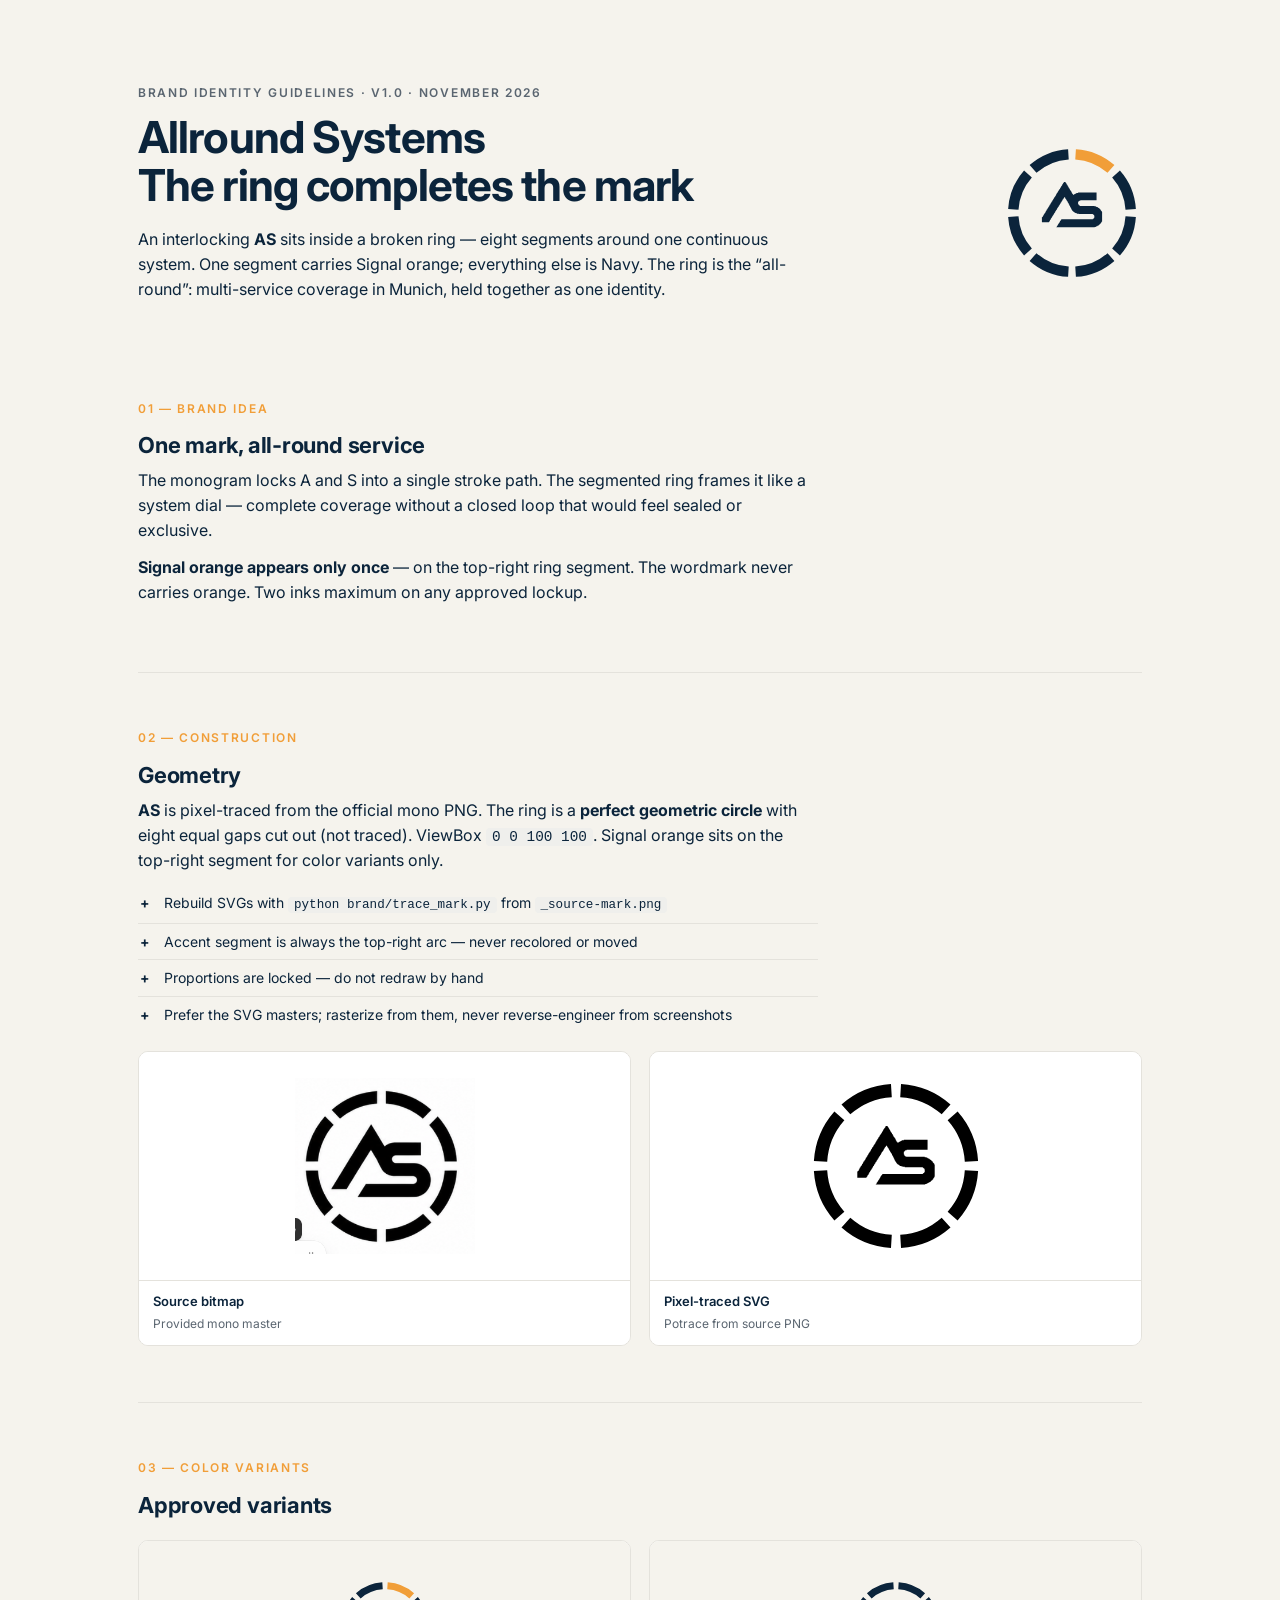
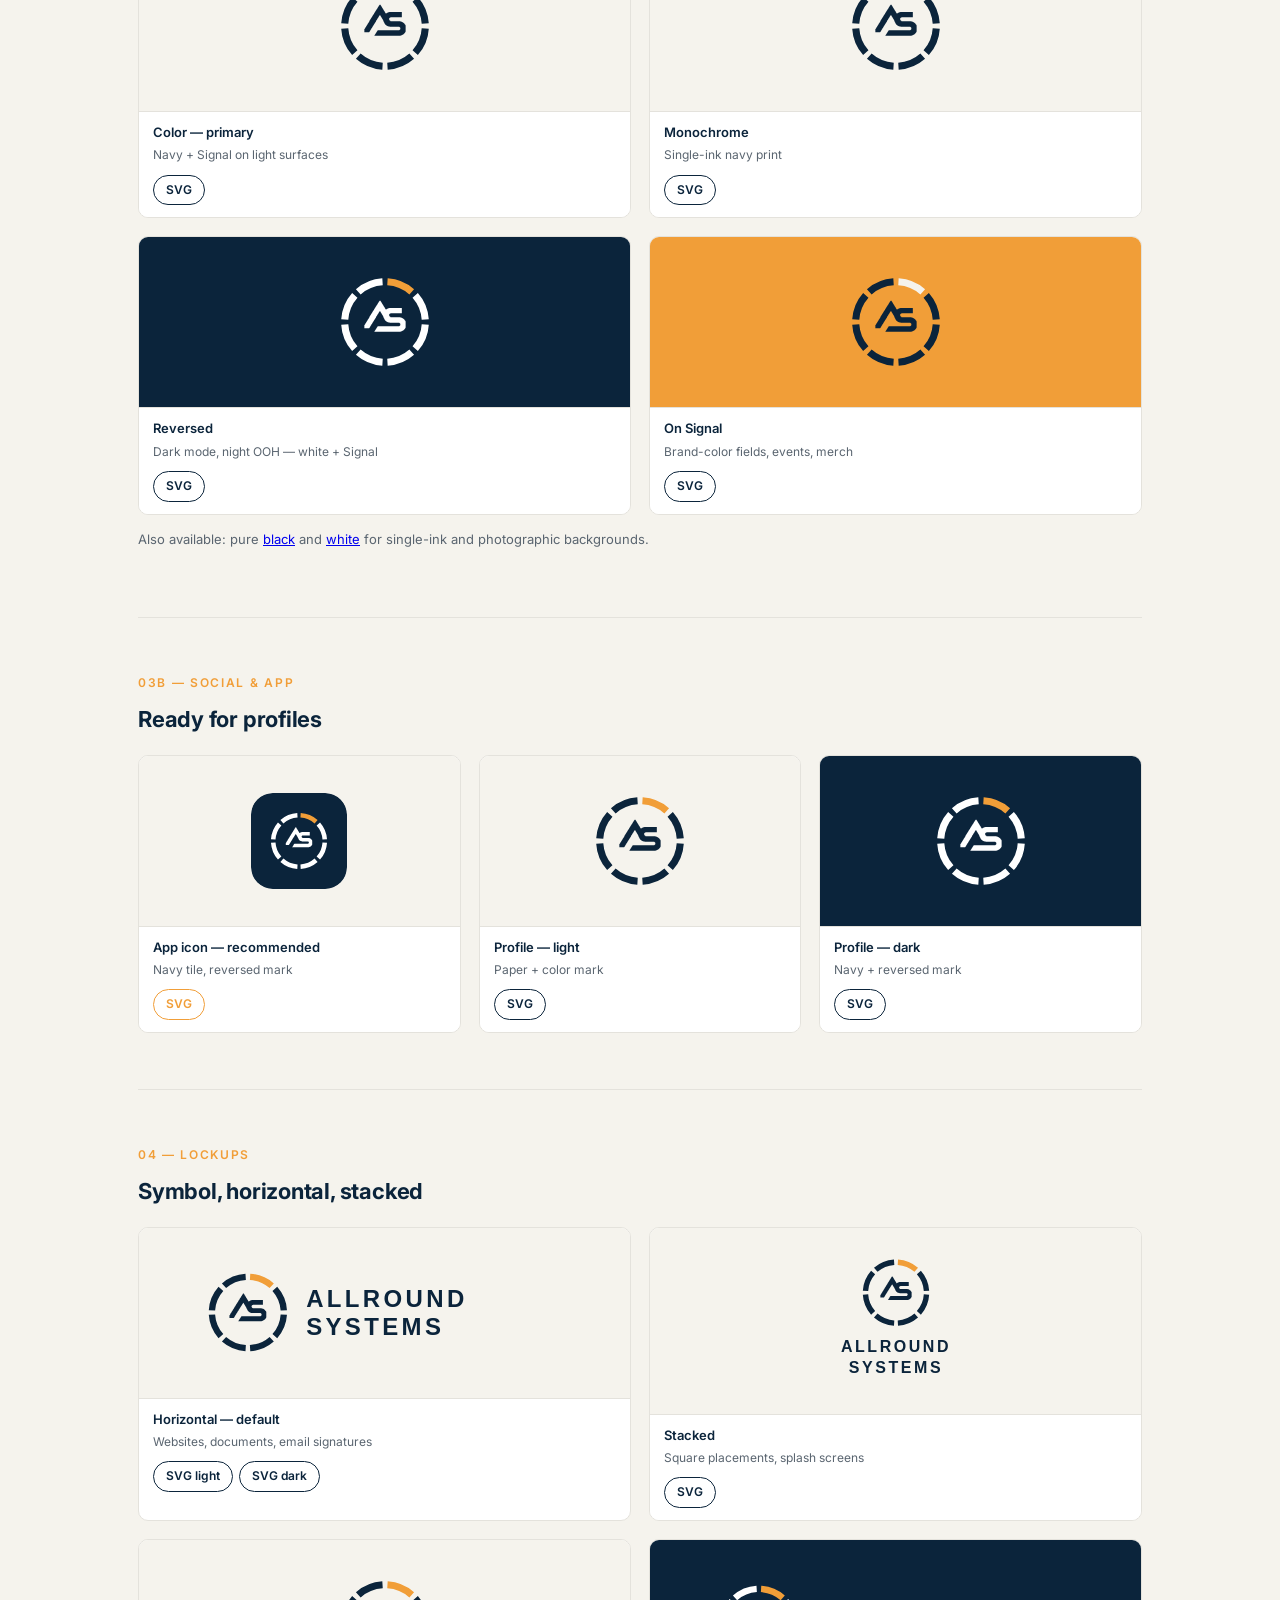
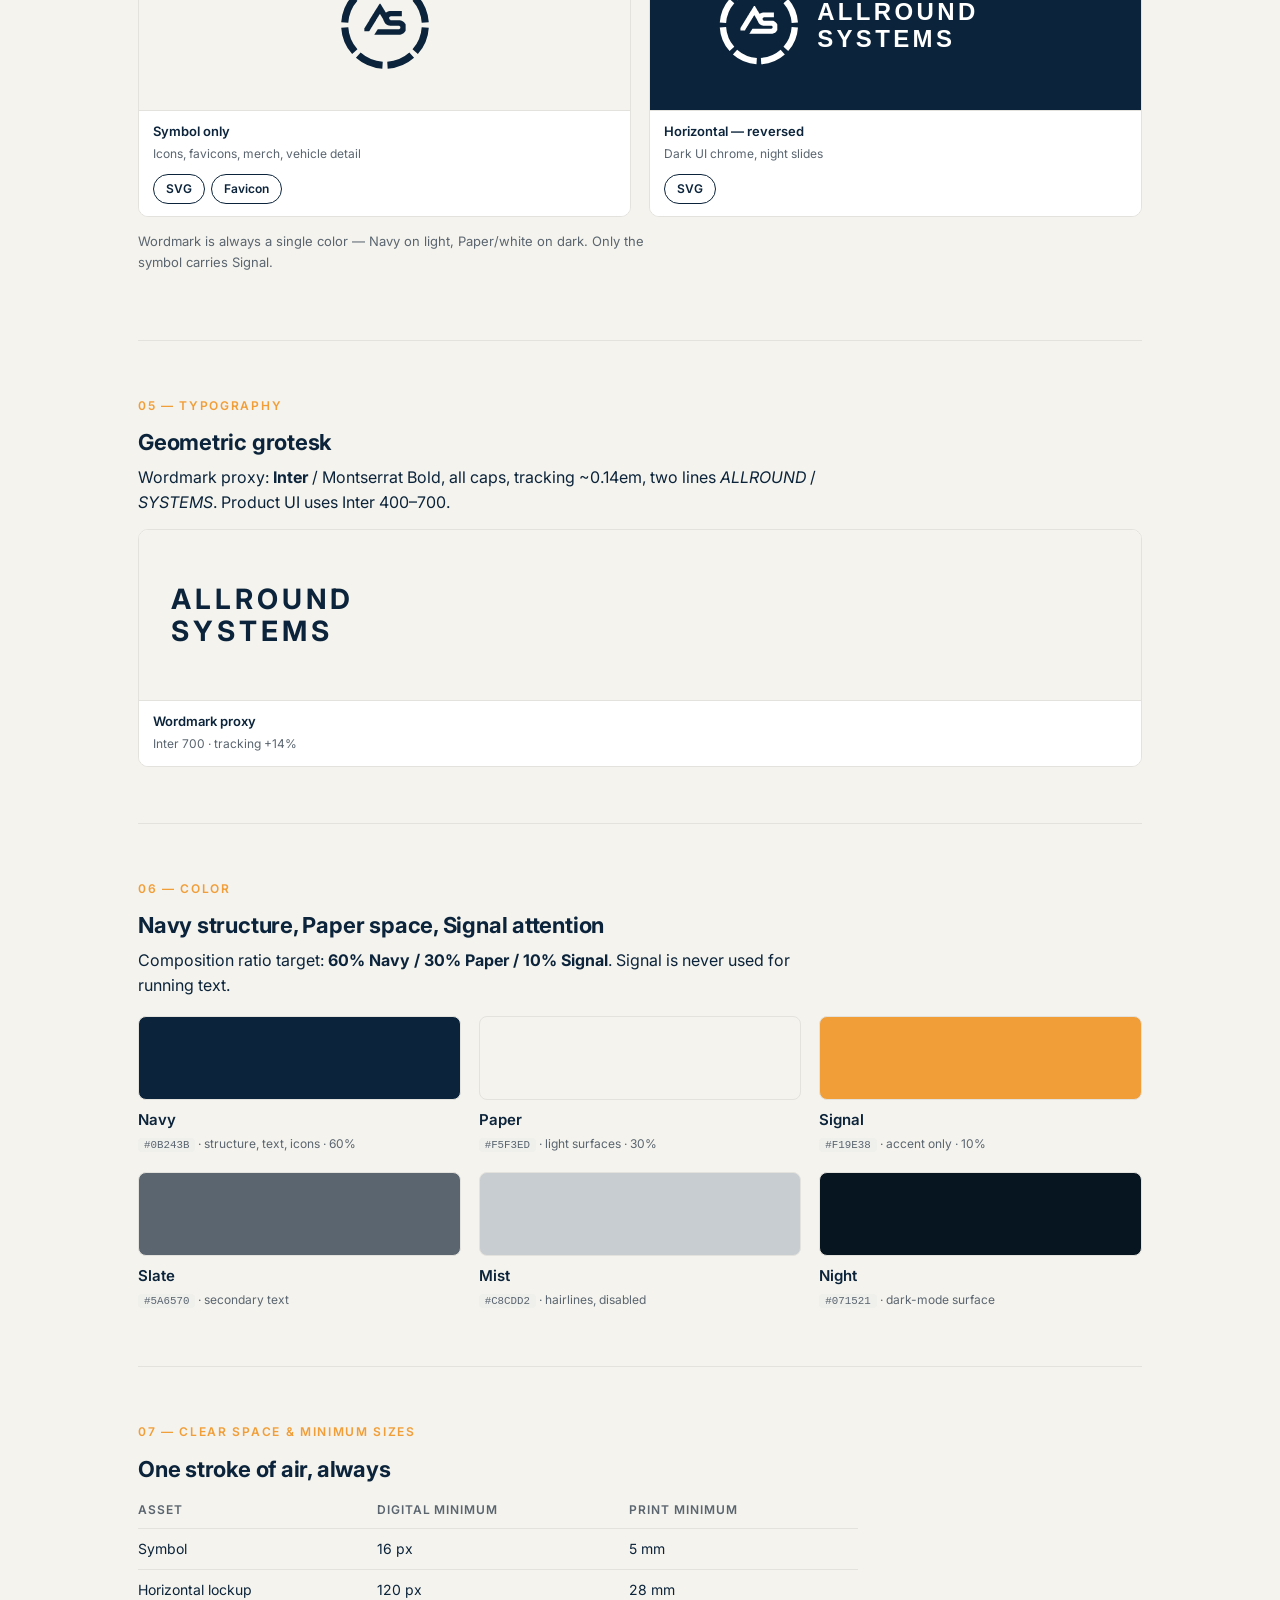
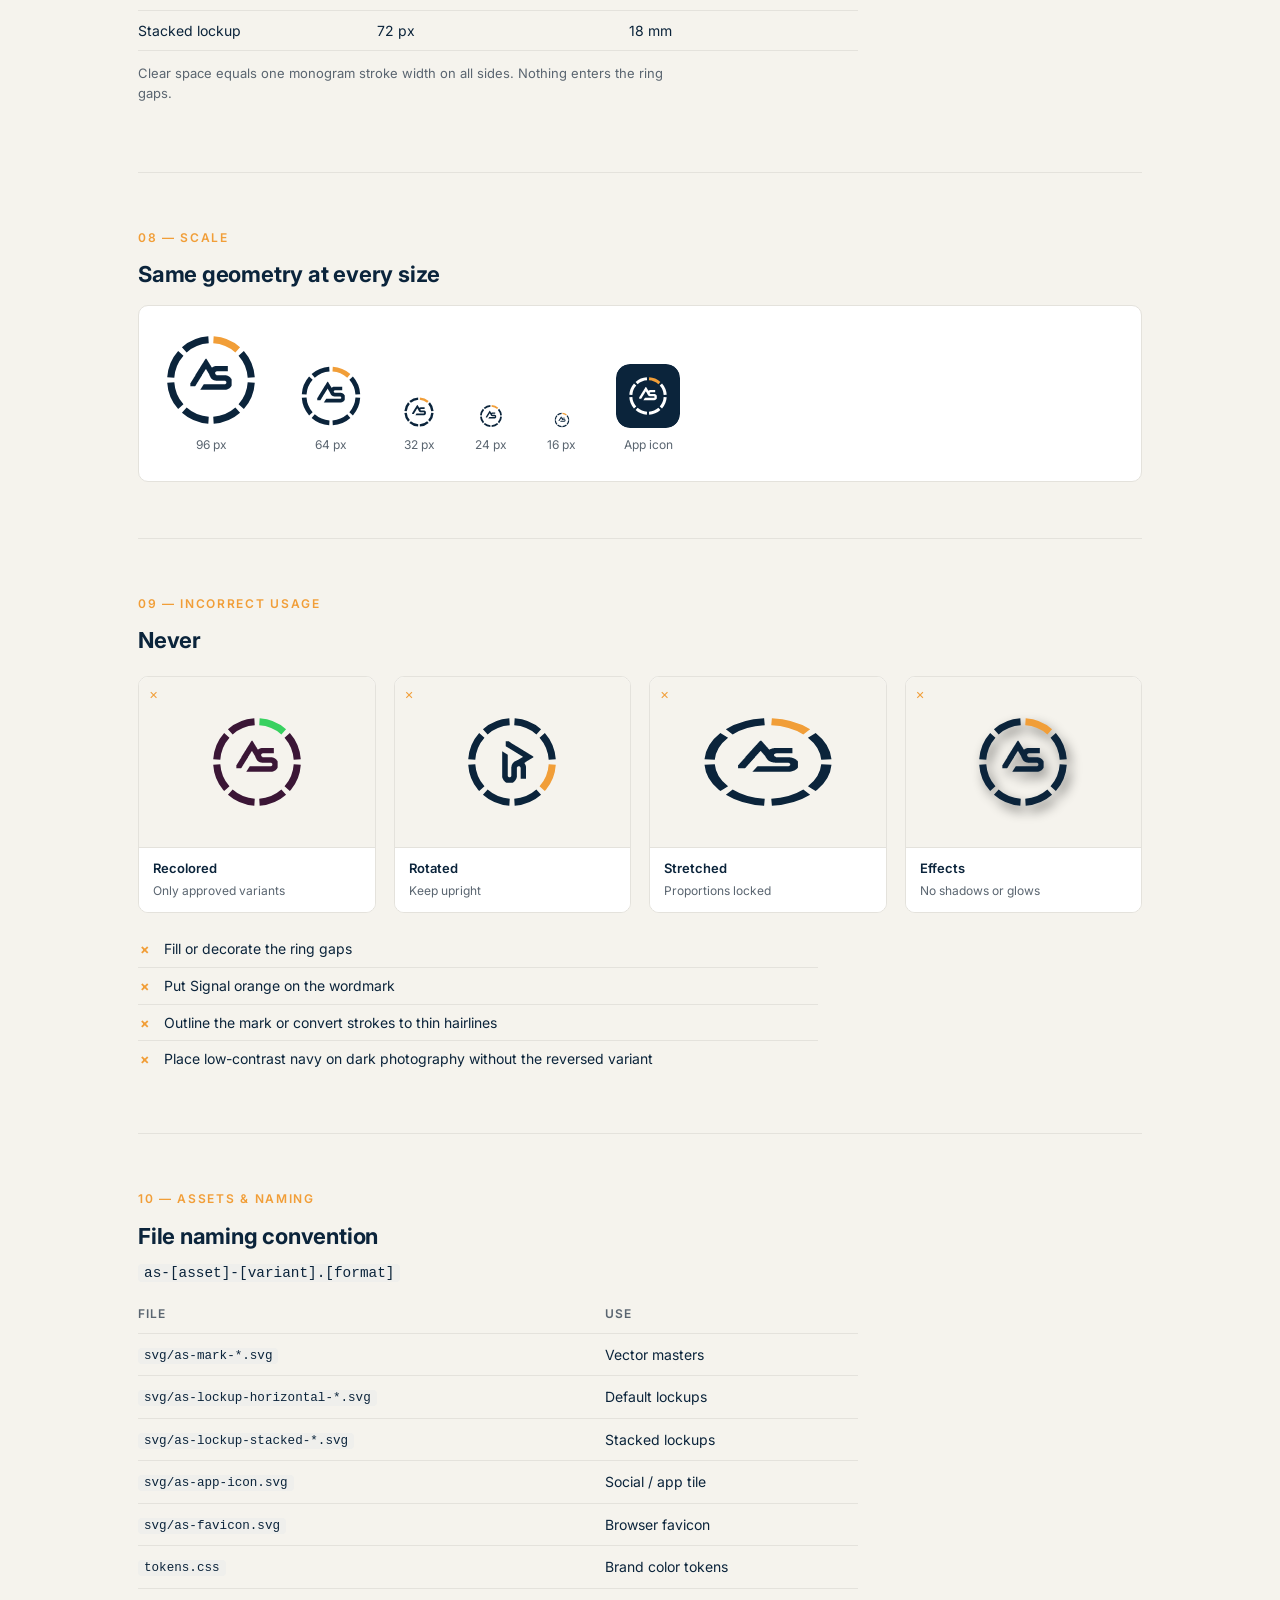
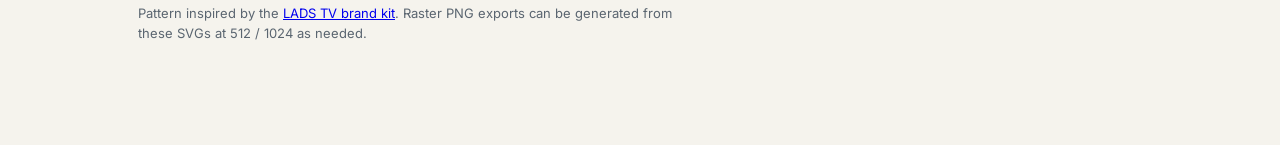
==== index.html @ e7fa2883 "Publish Allround Systems brand identity guidelines. Traced AS mark, geometric ring, lockups, and pub" ====
<!DOCTYPE html>
<html lang="en">
<head>
  <meta charset="utf-8" />
  <meta name="viewport" content="width=device-width, initial-scale=1" />
  <title>Allround Systems — Brand Identity Guidelines</title>
  <link rel="icon" href="svg/as-favicon.svg" type="image/svg+xml" />
  <link rel="preconnect" href="https://fonts.googleapis.com" />
  <link rel="preconnect" href="https://fonts.gstatic.com" crossorigin />
  <link href="https://fonts.googleapis.com/css2?family=Inter:wght@400;500;600;700&display=swap" rel="stylesheet" />
  <link rel="stylesheet" href="tokens.css" />
  <style>
    :root {
      --navy: var(--as-navy, #0B243B);
      --orange: var(--as-orange, #F19E38);
      --paper: var(--as-paper, #F5F3ED);
      --night: var(--as-night, #071521);
      --slate: var(--as-slate, #5A6570);
      --mist: var(--as-mist, #C8CDD2);
      --hairline: #E4E2DC;
      --white: #fff;
    }
    * { box-sizing: border-box; }
    body {
      margin: 0;
      font-family: Inter, "Segoe UI", system-ui, sans-serif;
      background: var(--paper);
      color: var(--navy);
      line-height: 1.55;
      -webkit-font-smoothing: antialiased;
    }
    .container { max-width: 1060px; margin: 0 auto; padding: 0 28px 96px; }
    h1 { font-size: 44px; font-weight: 700; letter-spacing: -0.02em; line-height: 1.1; margin: 0; }
    h2 { font-size: 22px; font-weight: 700; letter-spacing: -0.01em; margin: 0 0 6px; }
    h3 { font-size: 15px; font-weight: 600; margin: 0 0 4px; }
    p { margin: 0 0 12px; max-width: 68ch; }
    .muted { color: var(--slate); }
    .small { font-size: 13px; }
    .section { padding: 56px 0 8px; border-top: 1px solid var(--hairline); margin-top: 48px; }
    .section:first-of-type { border-top: 0; margin-top: 0; }
    .kicker {
      font-size: 12px; font-weight: 600; letter-spacing: 0.14em;
      text-transform: uppercase; color: var(--orange); margin-bottom: 10px;
    }
    .hero { padding: 84px 0 30px; }
    .hero-row { display: flex; gap: 48px; align-items: center; flex-wrap: wrap; }
    .hero-copy { flex: 1; min-width: 300px; }
    .grid { display: grid; gap: 18px; }
    .grid-2 { grid-template-columns: repeat(2, 1fr); }
    .grid-3 { grid-template-columns: repeat(3, 1fr); }
    .grid-4 { grid-template-columns: repeat(4, 1fr); }
    @media (max-width: 860px) {
      .grid-3, .grid-4 { grid-template-columns: repeat(2, 1fr); }
      h1 { font-size: 34px; }
    }
    @media (max-width: 540px) {
      .grid-2, .grid-3, .grid-4 { grid-template-columns: 1fr; }
    }
    .tile { border: 1px solid var(--hairline); border-radius: 10px; overflow: hidden; background: var(--white); }
    .tile-stage { display: flex; align-items: center; justify-content: center; min-height: 170px; padding: 24px; position: relative; }
    .tile-meta { border-top: 1px solid var(--hairline); padding: 10px 14px 12px; background: var(--white); }
    .tile-meta h3 { font-size: 13px; }
    .tile-meta p { font-size: 12px; color: var(--slate); margin: 0; }
    .bg-paper { background: var(--paper); }
    .bg-night { background: var(--night); }
    .bg-navy { background: var(--navy); }
    .bg-orange { background: var(--orange); }
    .bg-white { background: var(--white); }
    .download-row { display: flex; flex-wrap: wrap; gap: 6px; margin-top: 10px; }
    .download {
      display: inline-block; padding: 5px 12px;
      border: 1px solid var(--navy); border-radius: 999px;
      color: var(--navy); text-decoration: none;
      font-size: 12px; font-weight: 600; background: transparent;
    }
    .download:hover { background: var(--navy); color: var(--paper); }
    .download.accent { border-color: var(--orange); color: var(--orange); }
    .download.accent:hover { background: var(--orange); color: #fff; border-color: var(--orange); }
    .mark { width: 96px; height: 96px; display: block; }
    .mark-lg { width: 140px; height: 140px; }
    .lockup-h { width: min(360px, 100%); height: auto; display: block; }
    .lockup-s { width: 160px; height: auto; display: block; }
    .swatch-chip { height: 84px; border-radius: 8px; border: 1px solid var(--hairline); }
    .swatch h3 { margin-top: 8px; }
    .swatch p { font-size: 12px; color: var(--slate); margin: 0; }
    .scale-strip {
      display: flex; align-items: flex-end; gap: 40px; flex-wrap: wrap;
      padding: 26px 24px; border: 1px solid var(--hairline); border-radius: 10px; background: var(--white);
    }
    .scale-item { display: flex; flex-direction: column; align-items: center; gap: 8px; }
    .scale-item span { font-size: 12px; color: var(--slate); }
    table { border-collapse: collapse; width: 100%; max-width: 720px; font-size: 14px; }
    th, td { text-align: left; padding: 9px 14px 9px 0; border-bottom: 1px solid var(--hairline); }
    th { font-size: 12px; letter-spacing: 0.08em; text-transform: uppercase; color: var(--slate); font-weight: 600; }
    code { font-family: ui-monospace, Consolas, monospace; font-size: 0.9em; background: #efefec; padding: 1px 6px; border-radius: 4px; }
    ul.rules { list-style: none; padding: 0; margin: 8px 0 0; max-width: 68ch; }
    ul.rules li { padding: 7px 0 7px 26px; position: relative; border-bottom: 1px solid var(--hairline); font-size: 14px; }
    ul.rules li:last-child { border-bottom: 0; }
    ul.rules li::before { position: absolute; left: 2px; font-weight: 700; }
    ul.do li::before { content: '+'; color: var(--navy); }
    ul.dont li::before { content: '\00d7'; color: var(--orange); }
    .badge { position: absolute; top: 10px; left: 10px; font-size: 11px; font-weight: 700; letter-spacing: 0.06em; color: var(--orange); }
    .compare {
      display: grid; grid-template-columns: 1fr 1fr; gap: 18px; margin-top: 18px;
    }
    .compare img, .compare object { width: 180px; height: 180px; object-fit: contain; }
    .wordmark-sample {
      font-weight: 700; letter-spacing: 0.14em; font-size: 28px; line-height: 1.15;
    }
  </style>
</head>
<body>
  <div class="container">
    <header class="hero">
      <p class="kicker" style="color:var(--slate)">Brand Identity Guidelines · v1.0 · November 2026</p>
      <div class="hero-row">
        <div class="hero-copy">
          <h1>Allround Systems<br />The ring completes the mark</h1>
          <p style="margin-top:18px">
            An interlocking <strong>AS</strong> sits inside a broken ring — eight segments around one continuous system.
            One segment carries Signal orange; everything else is Navy. The ring is the “all-round”:
            multi-service coverage in Munich, held together as one identity.
          </p>
        </div>
        <img class="mark-lg" src="svg/as-mark-color.svg" alt="Allround Systems mark" />
      </div>
    </header>

    <section class="section">
      <div class="kicker">01 — Brand idea</div>
      <h2>One mark, all-round service</h2>
      <p>
        The monogram locks A and S into a single stroke path. The segmented ring frames it like a system dial —
        complete coverage without a closed loop that would feel sealed or exclusive.
      </p>
      <p>
        <strong>Signal orange appears only once</strong> — on the top-right ring segment. The wordmark never carries orange.
        Two inks maximum on any approved lockup.
      </p>
    </section>

    <section class="section">
      <div class="kicker">02 — Construction</div>
      <h2>Geometry</h2>
      <p>
        <strong>AS</strong> is pixel-traced from the official mono PNG. The ring is a <strong>perfect geometric
        circle</strong> with eight equal gaps cut out (not traced). ViewBox <code>0 0 100 100</code>.
        Signal orange sits on the top-right segment for color variants only.
      </p>
      <ul class="rules do">
        <li>Rebuild SVGs with <code>python brand/trace_mark.py</code> from <code>_source-mark.png</code></li>
        <li>Accent segment is always the top-right arc — never recolored or moved</li>
        <li>Proportions are locked — do not redraw by hand</li>
        <li>Prefer the SVG masters; rasterize from them, never reverse-engineer from screenshots</li>
      </ul>

      <div class="compare">
        <div class="tile">
          <div class="tile-stage bg-white">
            <img src="_source-mark.png" alt="Source bitmap" style="width:180px;height:180px;object-fit:contain" />
          </div>
          <div class="tile-meta"><h3>Source bitmap</h3><p>Provided mono master</p></div>
        </div>
        <div class="tile">
          <div class="tile-stage bg-white">
            <img class="mark-lg" src="svg/as-mark-black.svg" alt="Pixel-traced SVG" />
          </div>
          <div class="tile-meta"><h3>Pixel-traced SVG</h3><p>Potrace from source PNG</p></div>
        </div>
      </div>
    </section>

    <section class="section">
      <div class="kicker">03 — Color variants</div>
      <h2>Approved variants</h2>
      <div class="grid grid-2" style="margin-top:18px">
        <div class="tile">
          <div class="tile-stage bg-paper"><img class="mark" src="svg/as-mark-color.svg" alt="" /></div>
          <div class="tile-meta">
            <h3>Color — primary</h3>
            <p>Navy + Signal on light surfaces</p>
            <div class="download-row">
              <a class="download" href="svg/as-mark-color.svg" download>SVG</a>
            </div>
          </div>
        </div>
        <div class="tile">
          <div class="tile-stage bg-paper"><img class="mark" src="svg/as-mark-mono.svg" alt="" /></div>
          <div class="tile-meta">
            <h3>Monochrome</h3>
            <p>Single-ink navy print</p>
            <div class="download-row"><a class="download" href="svg/as-mark-mono.svg" download>SVG</a></div>
          </div>
        </div>
        <div class="tile">
          <div class="tile-stage bg-navy"><img class="mark" src="svg/as-mark-reversed.svg" alt="" /></div>
          <div class="tile-meta">
            <h3>Reversed</h3>
            <p>Dark mode, night OOH — white + Signal</p>
            <div class="download-row"><a class="download" href="svg/as-mark-reversed.svg" download>SVG</a></div>
          </div>
        </div>
        <div class="tile">
          <div class="tile-stage bg-orange"><img class="mark" src="svg/as-mark-on-signal.svg" alt="" /></div>
          <div class="tile-meta">
            <h3>On Signal</h3>
            <p>Brand-color fields, events, merch</p>
            <div class="download-row"><a class="download" href="svg/as-mark-on-signal.svg" download>SVG</a></div>
          </div>
        </div>
      </div>
      <p class="small muted" style="margin-top:14px">
        Also available: pure <a href="svg/as-mark-black.svg">black</a> and
        <a href="svg/as-mark-white.svg">white</a> for single-ink and photographic backgrounds.
      </p>
    </section>

    <section class="section">
      <div class="kicker">03b — Social &amp; app</div>
      <h2>Ready for profiles</h2>
      <div class="grid grid-3" style="margin-top:18px">
        <div class="tile">
          <div class="tile-stage bg-paper"><img class="mark" src="svg/as-app-icon.svg" alt="" style="border-radius:22px" /></div>
          <div class="tile-meta">
            <h3>App icon — recommended</h3>
            <p>Navy tile, reversed mark</p>
            <div class="download-row"><a class="download accent" href="svg/as-app-icon.svg" download>SVG</a></div>
          </div>
        </div>
        <div class="tile">
          <div class="tile-stage bg-paper"><img class="mark" src="svg/as-mark-color.svg" alt="" /></div>
          <div class="tile-meta">
            <h3>Profile — light</h3>
            <p>Paper + color mark</p>
            <div class="download-row"><a class="download" href="svg/as-mark-color.svg" download>SVG</a></div>
          </div>
        </div>
        <div class="tile">
          <div class="tile-stage bg-navy"><img class="mark" src="svg/as-mark-reversed.svg" alt="" /></div>
          <div class="tile-meta">
            <h3>Profile — dark</h3>
            <p>Navy + reversed mark</p>
            <div class="download-row"><a class="download" href="svg/as-mark-reversed.svg" download>SVG</a></div>
          </div>
        </div>
      </div>
    </section>

    <section class="section">
      <div class="kicker">04 — Lockups</div>
      <h2>Symbol, horizontal, stacked</h2>
      <div class="grid grid-2" style="margin-top:18px">
        <div class="tile">
          <div class="tile-stage bg-paper"><img class="lockup-h" src="svg/as-lockup-horizontal-light.svg" alt="" /></div>
          <div class="tile-meta">
            <h3>Horizontal — default</h3>
            <p>Websites, documents, email signatures</p>
            <div class="download-row">
              <a class="download" href="svg/as-lockup-horizontal-light.svg" download>SVG light</a>
              <a class="download" href="svg/as-lockup-horizontal-dark.svg" download>SVG dark</a>
            </div>
          </div>
        </div>
        <div class="tile">
          <div class="tile-stage bg-paper"><img class="lockup-s" src="svg/as-lockup-stacked-light.svg" alt="" /></div>
          <div class="tile-meta">
            <h3>Stacked</h3>
            <p>Square placements, splash screens</p>
            <div class="download-row"><a class="download" href="svg/as-lockup-stacked-light.svg" download>SVG</a></div>
          </div>
        </div>
        <div class="tile">
          <div class="tile-stage bg-paper"><img class="mark" src="svg/as-mark-color.svg" alt="" /></div>
          <div class="tile-meta">
            <h3>Symbol only</h3>
            <p>Icons, favicons, merch, vehicle detail</p>
            <div class="download-row">
              <a class="download" href="svg/as-mark-color.svg" download>SVG</a>
              <a class="download" href="svg/as-favicon.svg" download>Favicon</a>
            </div>
          </div>
        </div>
        <div class="tile">
          <div class="tile-stage bg-navy"><img class="lockup-h" src="svg/as-lockup-horizontal-dark.svg" alt="" /></div>
          <div class="tile-meta">
            <h3>Horizontal — reversed</h3>
            <p>Dark UI chrome, night slides</p>
            <div class="download-row"><a class="download" href="svg/as-lockup-horizontal-dark.svg" download>SVG</a></div>
          </div>
        </div>
      </div>
      <p class="small muted" style="margin-top:14px">
        Wordmark is always a single color — Navy on light, Paper/white on dark. Only the symbol carries Signal.
      </p>
    </section>

    <section class="section">
      <div class="kicker">05 — Typography</div>
      <h2>Geometric grotesk</h2>
      <p>
        Wordmark proxy: <strong>Inter</strong> / Montserrat Bold, all caps, tracking ~0.14em, two lines
        <em>ALLROUND</em> / <em>SYSTEMS</em>. Product UI uses Inter 400–700.
      </p>
      <div class="tile" style="margin-top:14px">
        <div class="tile-stage bg-paper" style="justify-content:flex-start;padding:32px">
          <div class="wordmark-sample">ALLROUND<br />SYSTEMS</div>
        </div>
        <div class="tile-meta"><h3>Wordmark proxy</h3><p>Inter 700 · tracking +14%</p></div>
      </div>
    </section>

    <section class="section">
      <div class="kicker">06 — Color</div>
      <h2>Navy structure, Paper space, Signal attention</h2>
      <p>
        Composition ratio target: <strong>60% Navy / 30% Paper / 10% Signal</strong>.
        Signal is never used for running text.
      </p>
      <div class="grid grid-3" style="margin-top:18px">
        <div class="swatch">
          <div class="swatch-chip" style="background:#0B243B"></div>
          <h3>Navy</h3>
          <p><code>#0B243B</code> · structure, text, icons · 60%</p>
        </div>
        <div class="swatch">
          <div class="swatch-chip" style="background:#F5F3ED"></div>
          <h3>Paper</h3>
          <p><code>#F5F3ED</code> · light surfaces · 30%</p>
        </div>
        <div class="swatch">
          <div class="swatch-chip" style="background:#F19E38"></div>
          <h3>Signal</h3>
          <p><code>#F19E38</code> · accent only · 10%</p>
        </div>
        <div class="swatch">
          <div class="swatch-chip" style="background:#5A6570"></div>
          <h3>Slate</h3>
          <p><code>#5A6570</code> · secondary text</p>
        </div>
        <div class="swatch">
          <div class="swatch-chip" style="background:#C8CDD2"></div>
          <h3>Mist</h3>
          <p><code>#C8CDD2</code> · hairlines, disabled</p>
        </div>
        <div class="swatch">
          <div class="swatch-chip" style="background:#071521"></div>
          <h3>Night</h3>
          <p><code>#071521</code> · dark-mode surface</p>
        </div>
      </div>
    </section>

    <section class="section">
      <div class="kicker">07 — Clear space &amp; minimum sizes</div>
      <h2>One stroke of air, always</h2>
      <table>
        <thead><tr><th>Asset</th><th>Digital minimum</th><th>Print minimum</th></tr></thead>
        <tbody>
          <tr><td>Symbol</td><td>16 px</td><td>5 mm</td></tr>
          <tr><td>Horizontal lockup</td><td>120 px</td><td>28 mm</td></tr>
          <tr><td>Stacked lockup</td><td>72 px</td><td>18 mm</td></tr>
        </tbody>
      </table>
      <p class="small muted" style="margin-top:12px">
        Clear space equals one monogram stroke width on all sides. Nothing enters the ring gaps.
      </p>
    </section>

    <section class="section">
      <div class="kicker">08 — Scale</div>
      <h2>Same geometry at every size</h2>
      <div class="scale-strip" style="margin-top:14px">
        <div class="scale-item"><img src="svg/as-mark-color.svg" width="96" height="96" alt="" /><span>96 px</span></div>
        <div class="scale-item"><img src="svg/as-mark-color.svg" width="64" height="64" alt="" /><span>64 px</span></div>
        <div class="scale-item"><img src="svg/as-mark-color.svg" width="32" height="32" alt="" /><span>32 px</span></div>
        <div class="scale-item"><img src="svg/as-mark-color.svg" width="24" height="24" alt="" /><span>24 px</span></div>
        <div class="scale-item"><img src="svg/as-mark-color.svg" width="16" height="16" alt="" /><span>16 px</span></div>
        <div class="scale-item"><img src="svg/as-app-icon.svg" width="64" height="64" alt="" style="border-radius:14px" /><span>App icon</span></div>
      </div>
    </section>

    <section class="section">
      <div class="kicker">09 — Incorrect usage</div>
      <h2>Never</h2>
      <div class="grid grid-4" style="margin-top:18px">
        <div class="tile">
          <div class="tile-stage bg-paper">
            <span class="badge">✕</span>
            <img class="mark" src="svg/as-mark-color.svg" alt="" style="filter:hue-rotate(90deg)" />
          </div>
          <div class="tile-meta"><h3>Recolored</h3><p>Only approved variants</p></div>
        </div>
        <div class="tile">
          <div class="tile-stage bg-paper">
            <span class="badge">✕</span>
            <img class="mark" src="svg/as-mark-color.svg" alt="" style="transform:rotate(90deg)" />
          </div>
          <div class="tile-meta"><h3>Rotated</h3><p>Keep upright</p></div>
        </div>
        <div class="tile">
          <div class="tile-stage bg-paper">
            <span class="badge">✕</span>
            <img class="mark" src="svg/as-mark-color.svg" alt="" style="transform:scaleX(1.45)" />
          </div>
          <div class="tile-meta"><h3>Stretched</h3><p>Proportions locked</p></div>
        </div>
        <div class="tile">
          <div class="tile-stage bg-paper">
            <span class="badge">✕</span>
            <img class="mark" src="svg/as-mark-color.svg" alt="" style="filter:drop-shadow(4px 6px 6px rgba(0,0,0,.45))" />
          </div>
          <div class="tile-meta"><h3>Effects</h3><p>No shadows or glows</p></div>
        </div>
      </div>
      <ul class="rules dont" style="margin-top:18px">
        <li>Fill or decorate the ring gaps</li>
        <li>Put Signal orange on the wordmark</li>
        <li>Outline the mark or convert strokes to thin hairlines</li>
        <li>Place low-contrast navy on dark photography without the reversed variant</li>
      </ul>
    </section>

    <section class="section">
      <div class="kicker">10 — Assets &amp; naming</div>
      <h2>File naming convention</h2>
      <p><code>as-[asset]-[variant].[format]</code></p>
      <table>
        <thead><tr><th>File</th><th>Use</th></tr></thead>
        <tbody>
          <tr><td><code>svg/as-mark-*.svg</code></td><td>Vector masters</td></tr>
          <tr><td><code>svg/as-lockup-horizontal-*.svg</code></td><td>Default lockups</td></tr>
          <tr><td><code>svg/as-lockup-stacked-*.svg</code></td><td>Stacked lockups</td></tr>
          <tr><td><code>svg/as-app-icon.svg</code></td><td>Social / app tile</td></tr>
          <tr><td><code>svg/as-favicon.svg</code></td><td>Browser favicon</td></tr>
          <tr><td><code>tokens.css</code></td><td>Brand color tokens</td></tr>
        </tbody>
      </table>
      <p class="small muted" style="margin-top:14px">
        Pattern inspired by the
        <a href="https://ladstv.github.io/ladstv-brand/" target="_blank" rel="noreferrer">LADS TV brand kit</a>.
        Raster PNG exports can be generated from these SVGs at 512 / 1024 as needed.
      </p>
    </section>
  </div>
</body>
</html>
---- tokens.css ----
:root {
  --as-navy: #0B243B;
  --as-orange: #F19E38;
  --as-paper: #F5F3ED;
  --as-black: #000000;
  --as-white: #FFFFFF;
  --as-slate: #5A6570;
  --as-mist: #C8CDD2;
  --as-night: #071521;
}
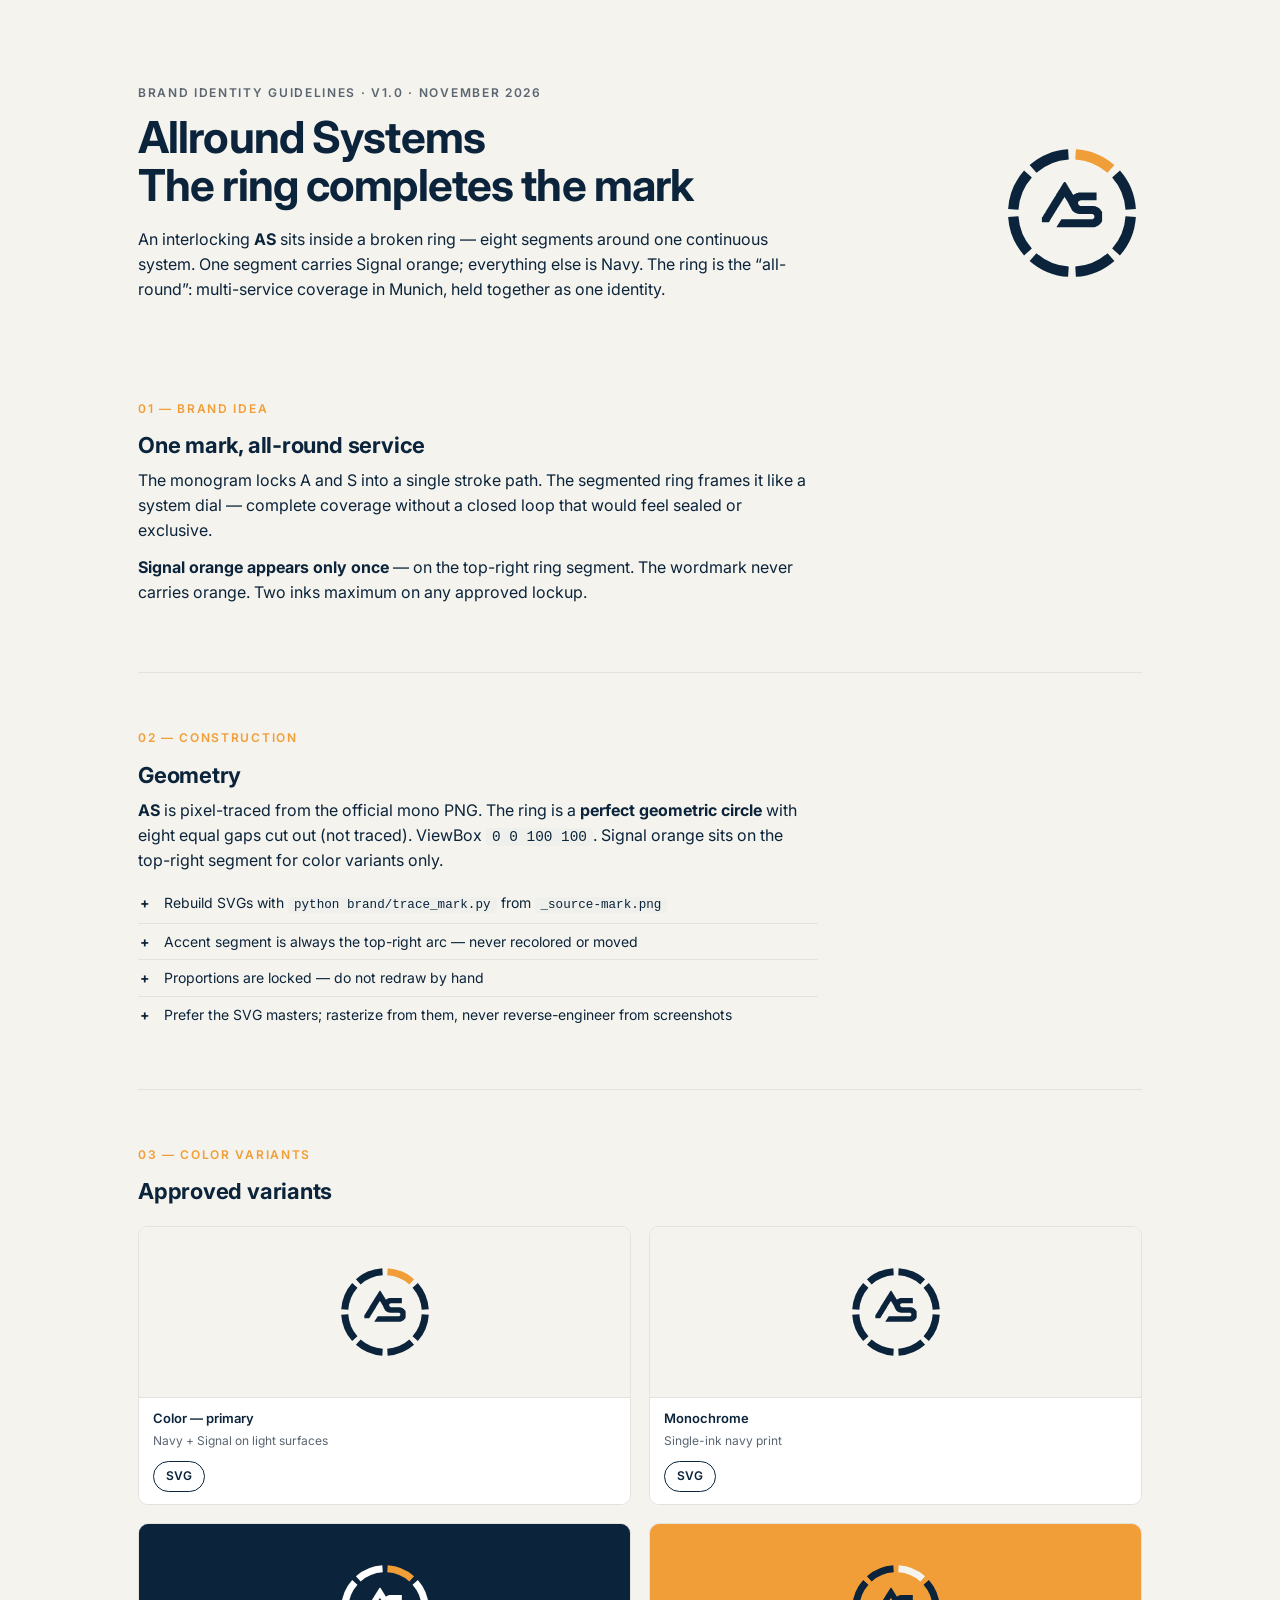
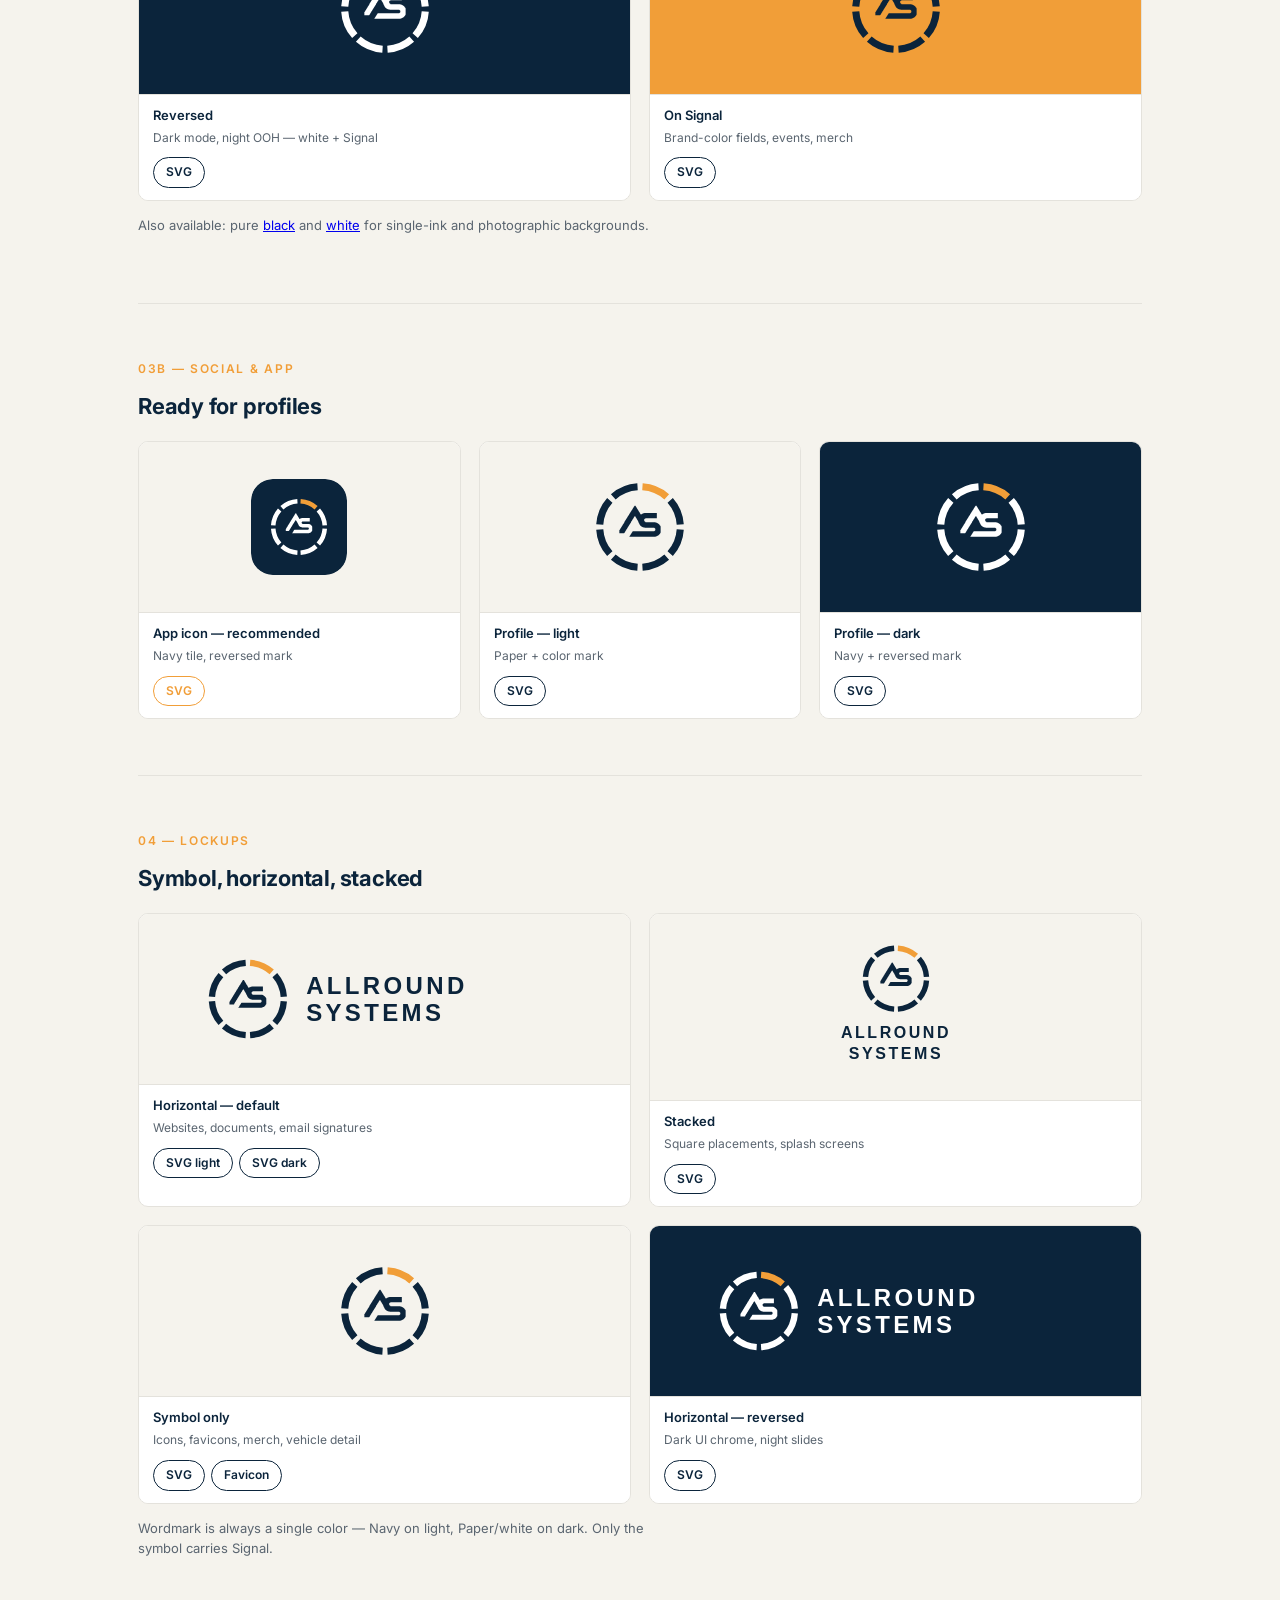
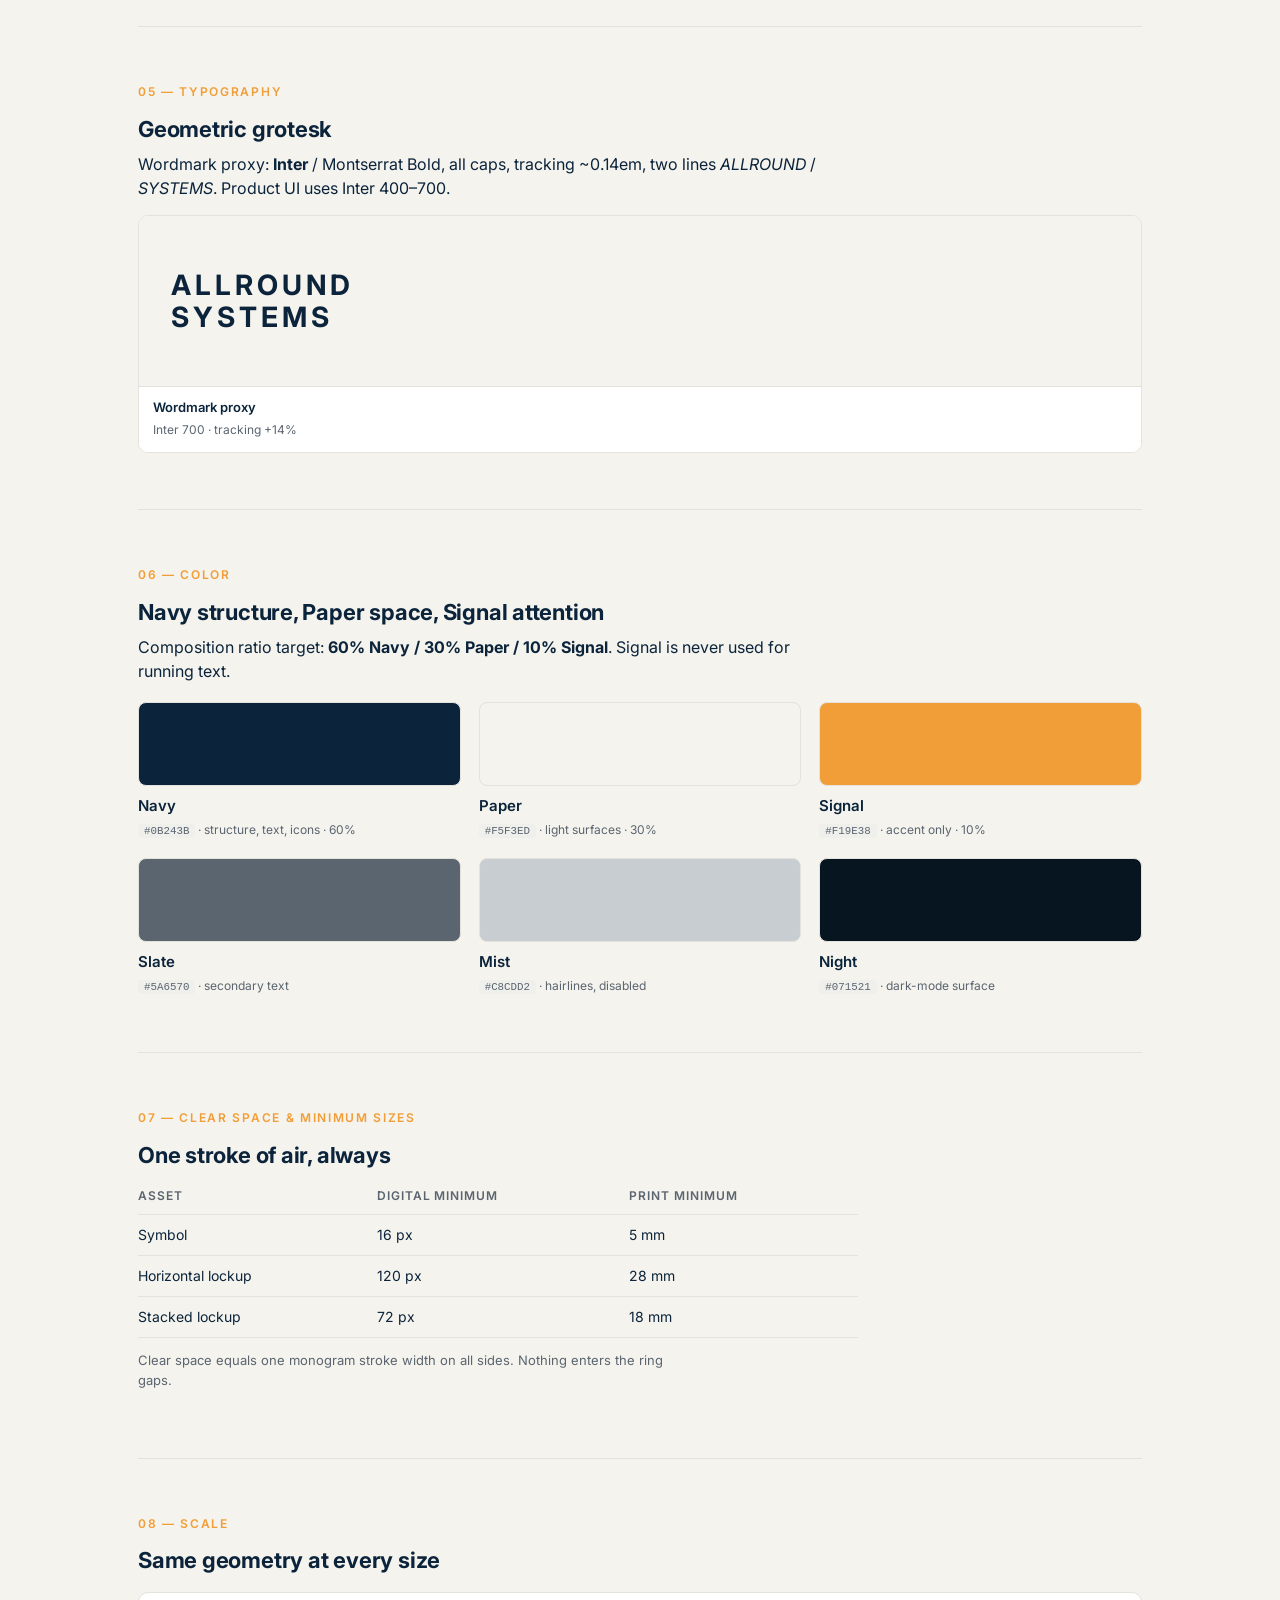
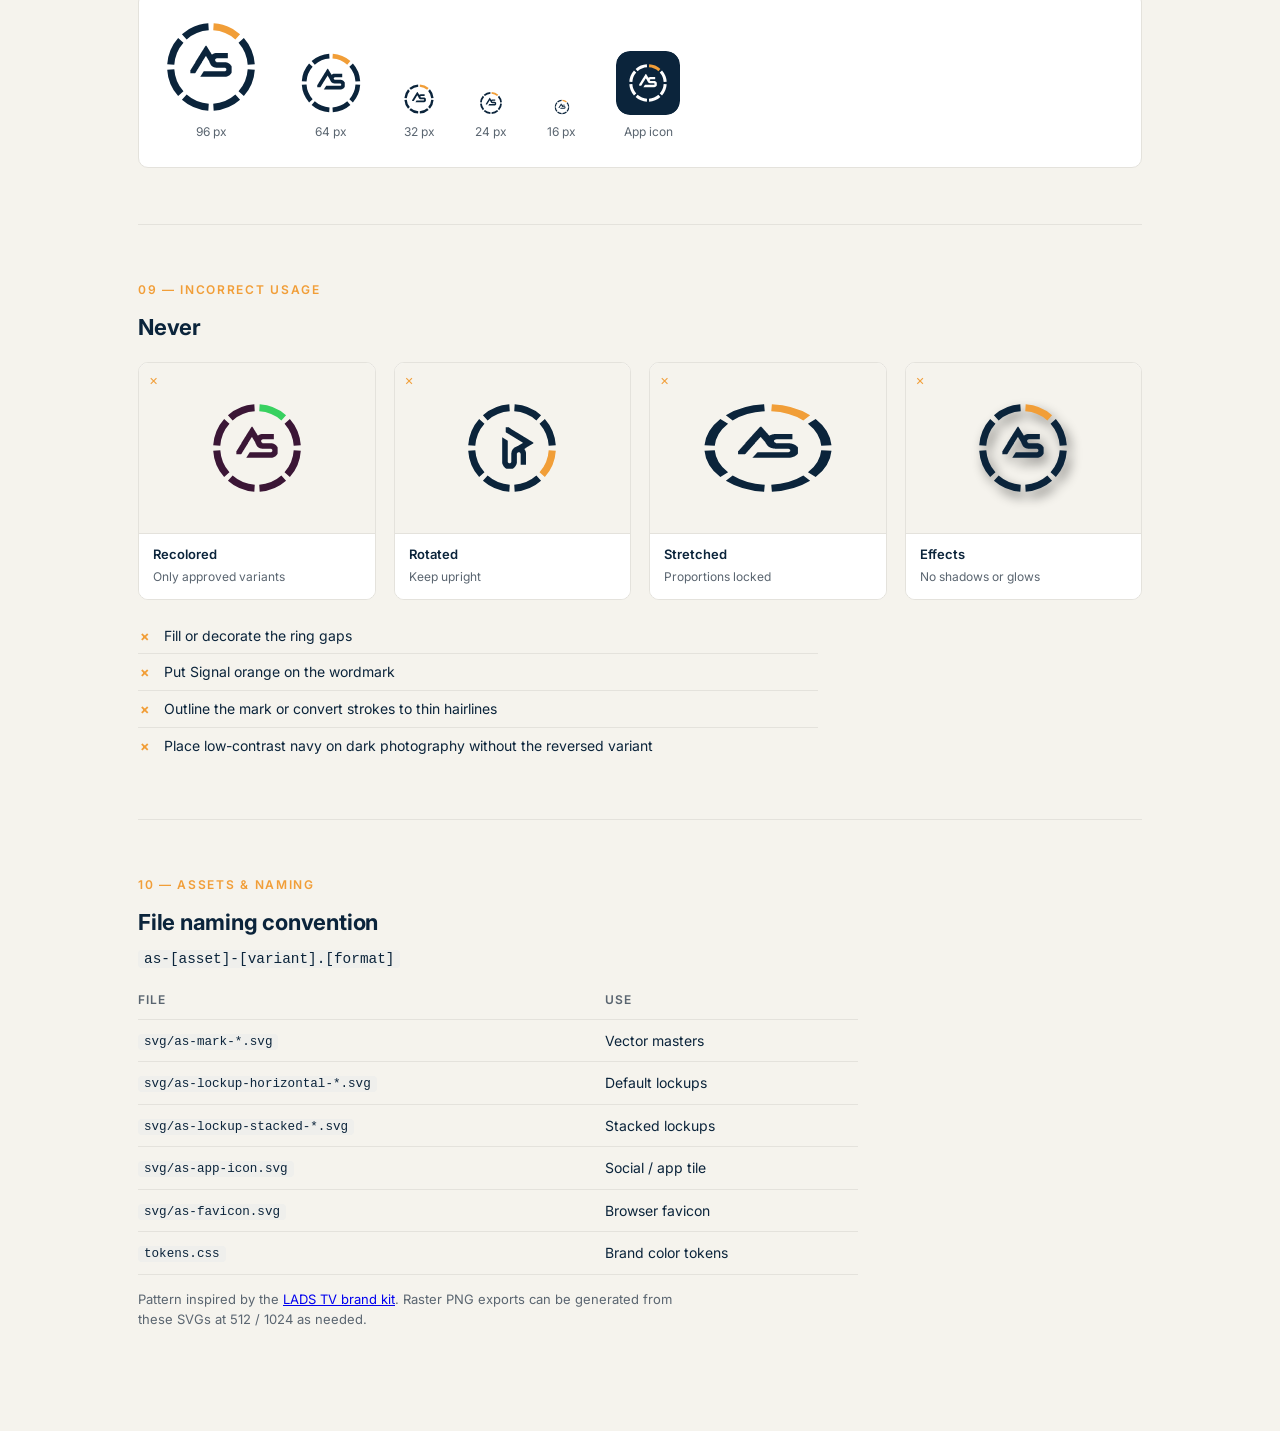
==== commit ccbaa268: "Remove source bitmap comparison from guidelines page" ====
--- a/index.html
+++ b/index.html
@@ -154,20 +154,6 @@
         <li>Prefer the SVG masters; rasterize from them, never reverse-engineer from screenshots</li>
       </ul>
 
-      <div class="compare">
-        <div class="tile">
-          <div class="tile-stage bg-white">
-            <img src="_source-mark.png" alt="Source bitmap" style="width:180px;height:180px;object-fit:contain" />
-          </div>
-          <div class="tile-meta"><h3>Source bitmap</h3><p>Provided mono master</p></div>
-        </div>
-        <div class="tile">
-          <div class="tile-stage bg-white">
-            <img class="mark-lg" src="svg/as-mark-black.svg" alt="Pixel-traced SVG" />
-          </div>
-          <div class="tile-meta"><h3>Pixel-traced SVG</h3><p>Potrace from source PNG</p></div>
-        </div>
-      </div>
     </section>
 
     <section class="section">
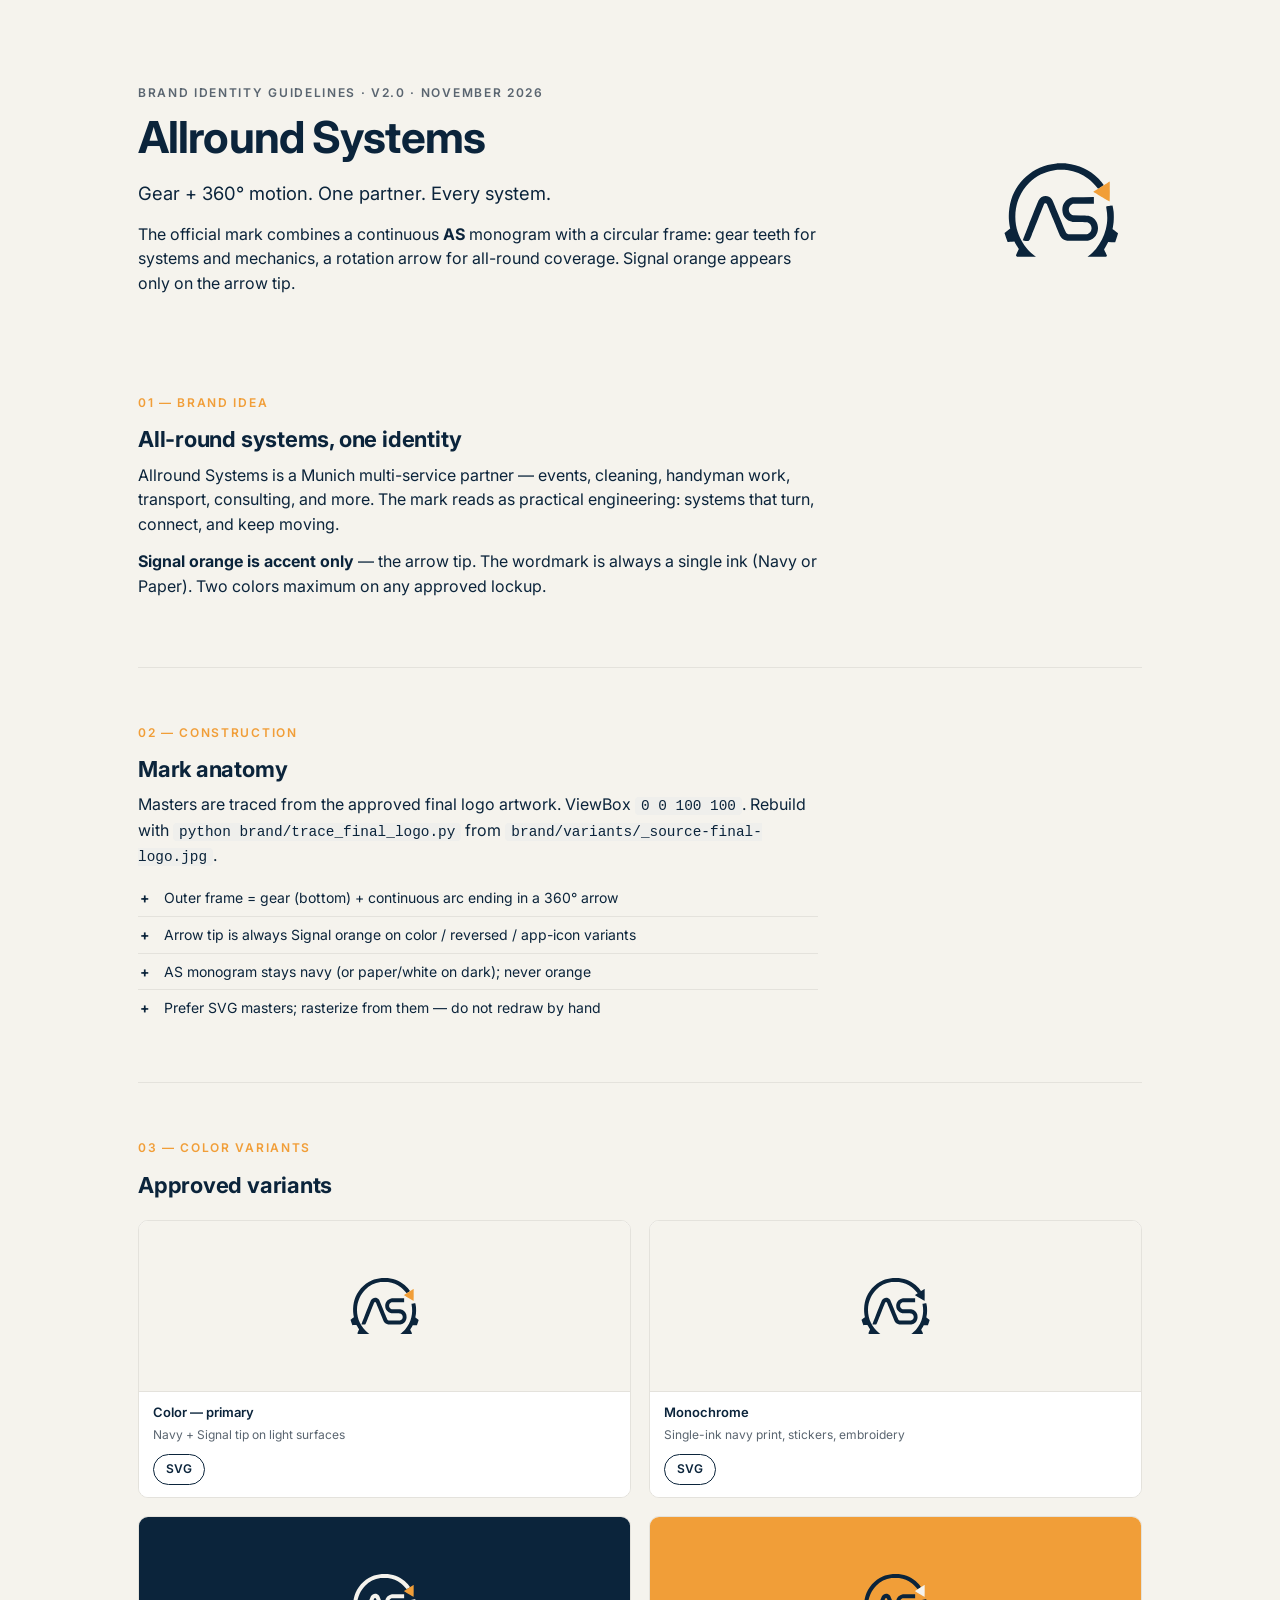
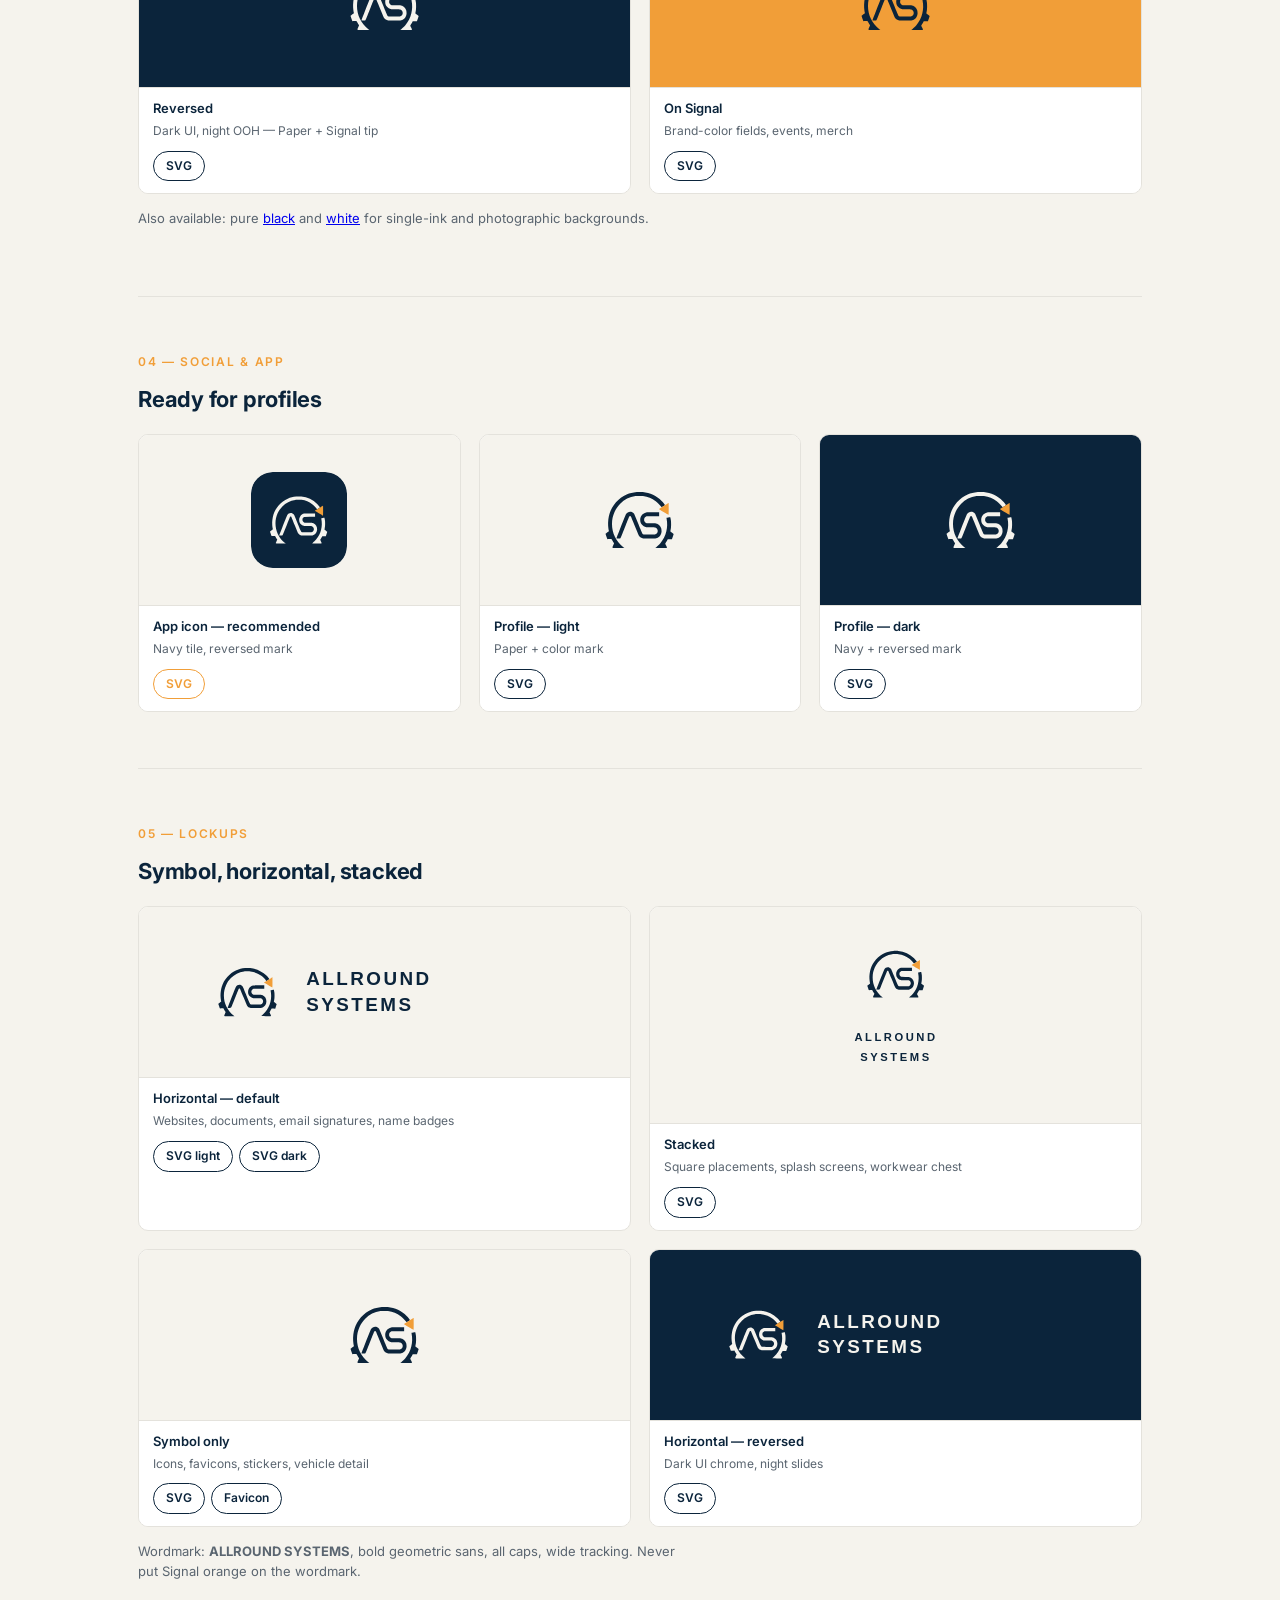
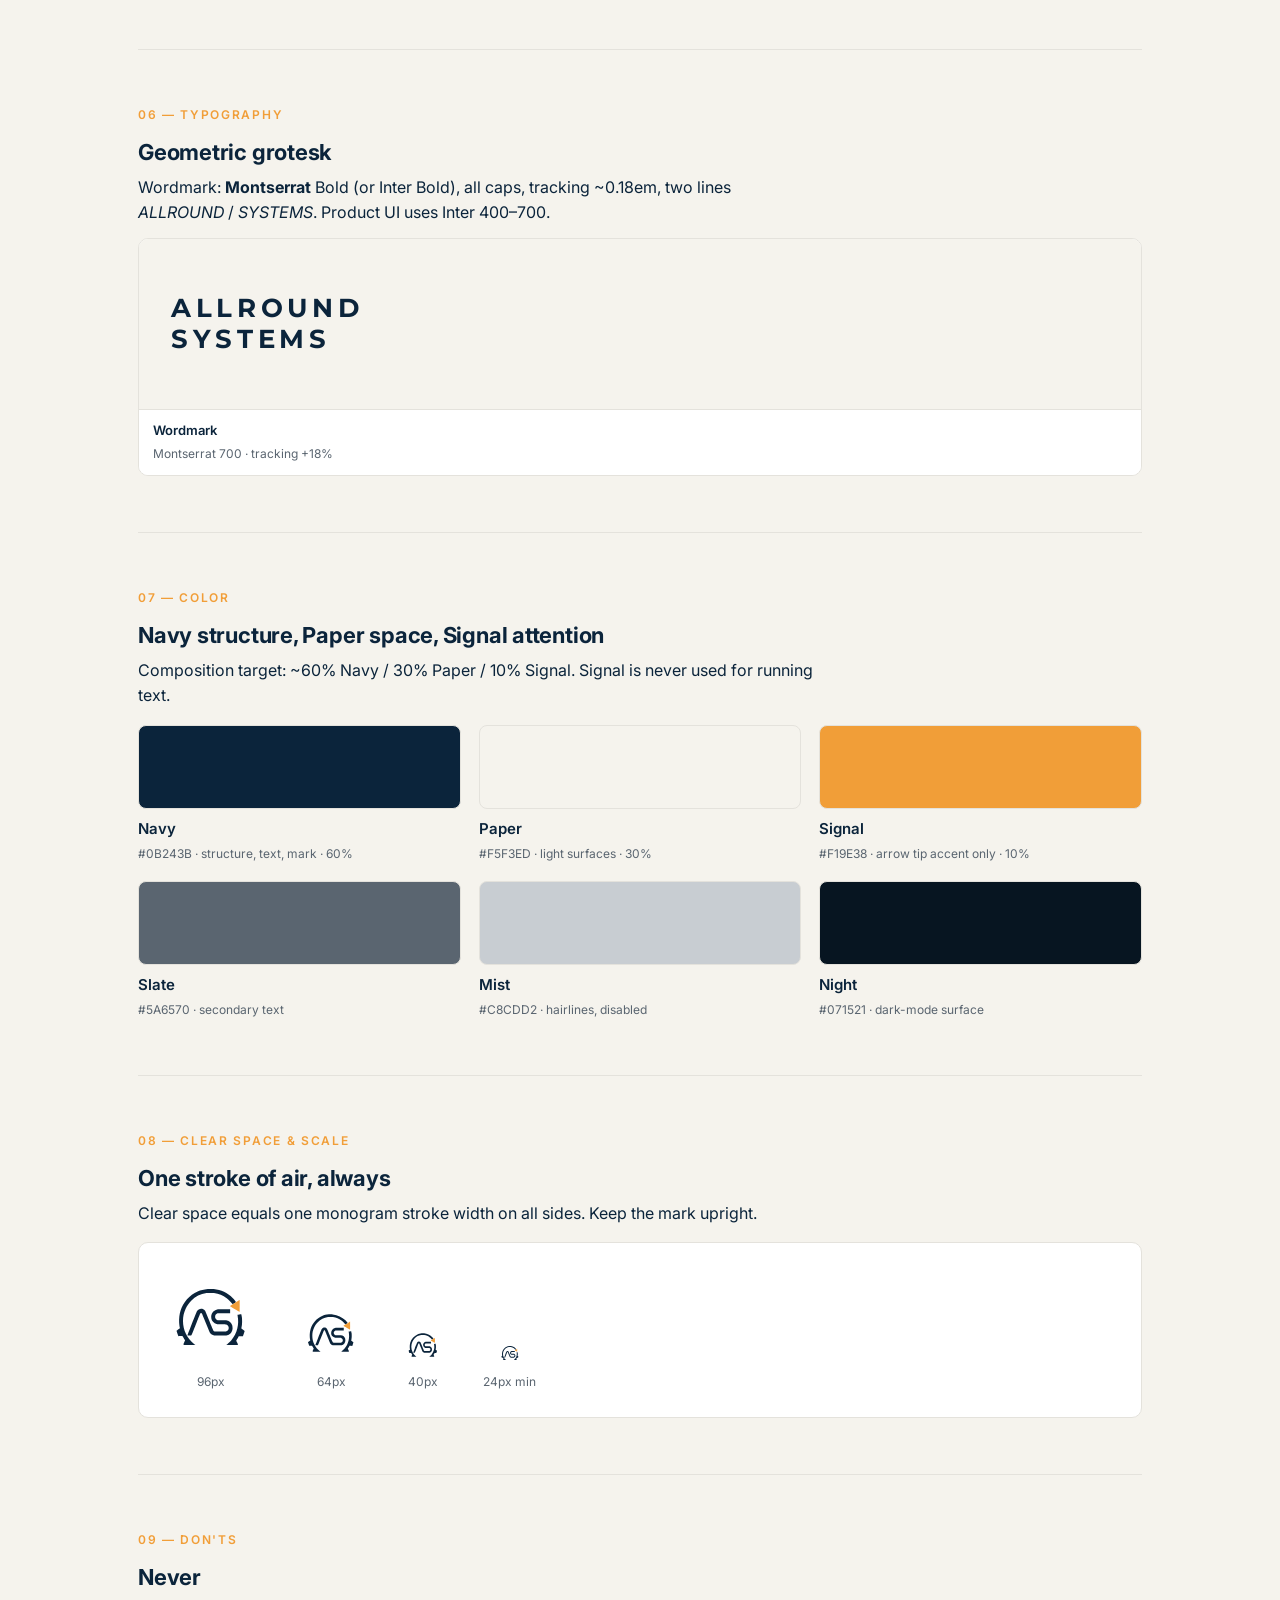
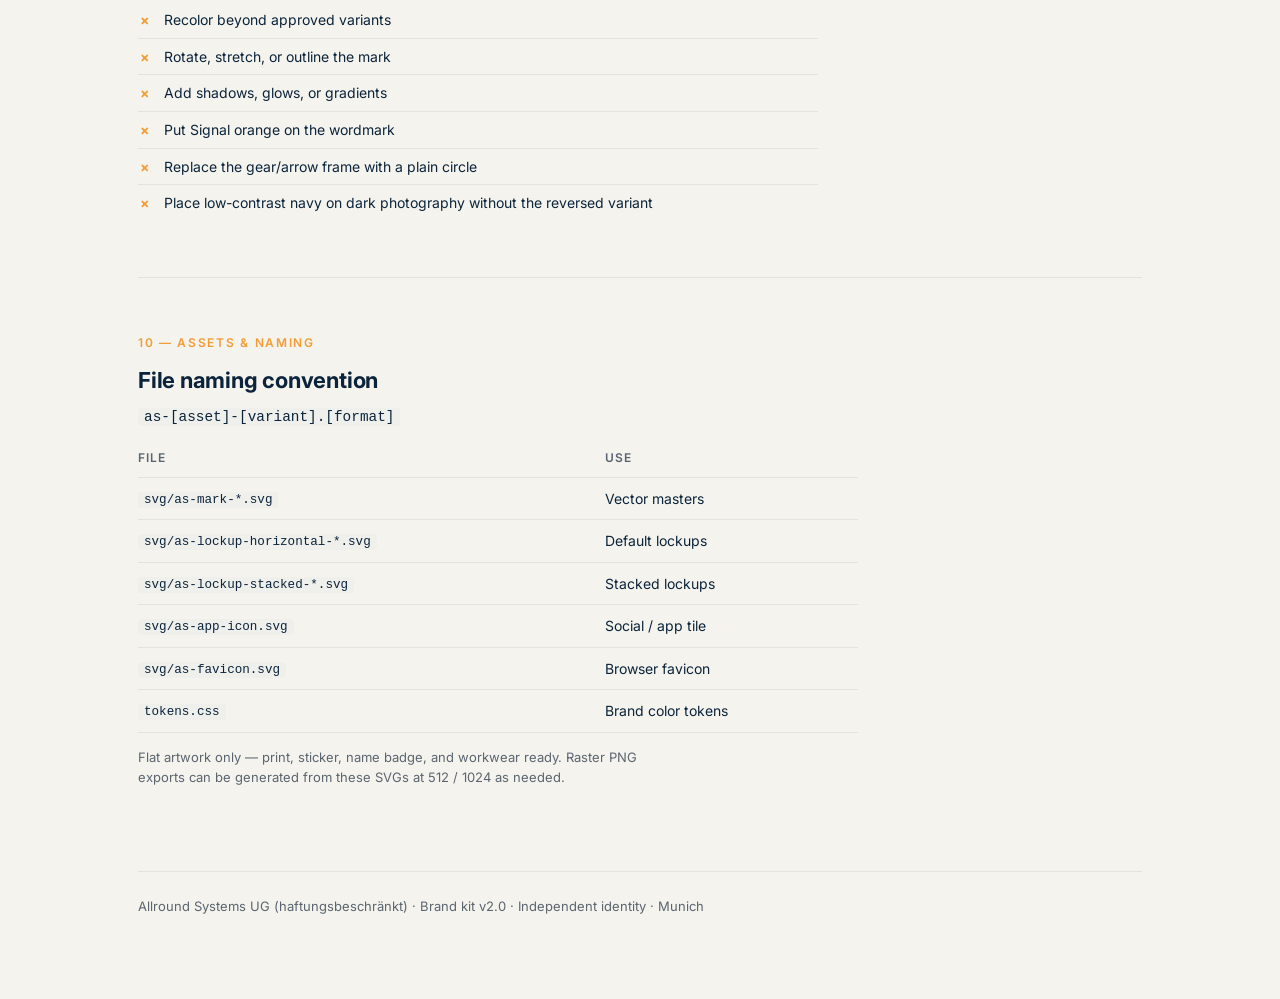
==== commit 4628df43: "Brand kit v2: final gear+360 mark, remove third-party kit references." ====
--- a/index.html
+++ b/index.html
@@ -7,7 +7,7 @@
   <link rel="icon" href="svg/as-favicon.svg" type="image/svg+xml" />
   <link rel="preconnect" href="https://fonts.googleapis.com" />
   <link rel="preconnect" href="https://fonts.gstatic.com" crossorigin />
-  <link href="https://fonts.googleapis.com/css2?family=Inter:wght@400;500;600;700&display=swap" rel="stylesheet" />
+  <link href="https://fonts.googleapis.com/css2?family=Montserrat:wght@500;600;700&family=Inter:wght@400;500;600;700&display=swap" rel="stylesheet" />
   <link rel="stylesheet" href="tokens.css" />
   <style>
     :root {
@@ -77,7 +77,7 @@
     .download.accent { border-color: var(--orange); color: var(--orange); }
     .download.accent:hover { background: var(--orange); color: #fff; border-color: var(--orange); }
     .mark { width: 96px; height: 96px; display: block; }
-    .mark-lg { width: 140px; height: 140px; }
+    .mark-lg { width: 160px; height: 160px; }
     .lockup-h { width: min(360px, 100%); height: auto; display: block; }
     .lockup-s { width: 160px; height: auto; display: block; }
     .swatch-chip { height: 84px; border-radius: 8px; border: 1px solid var(--hairline); }
@@ -99,28 +99,32 @@
     ul.rules li::before { position: absolute; left: 2px; font-weight: 700; }
     ul.do li::before { content: '+'; color: var(--navy); }
     ul.dont li::before { content: '\00d7'; color: var(--orange); }
-    .badge { position: absolute; top: 10px; left: 10px; font-size: 11px; font-weight: 700; letter-spacing: 0.06em; color: var(--orange); }
-    .compare {
-      display: grid; grid-template-columns: 1fr 1fr; gap: 18px; margin-top: 18px;
-    }
-    .compare img, .compare object { width: 180px; height: 180px; object-fit: contain; }
     .wordmark-sample {
-      font-weight: 700; letter-spacing: 0.14em; font-size: 28px; line-height: 1.15;
+      font-family: Montserrat, Inter, sans-serif;
+      font-weight: 700; letter-spacing: 0.18em; font-size: 26px; line-height: 1.2;
+      text-transform: uppercase;
+    }
+    footer.kit-foot {
+      margin-top: 64px; padding-top: 24px; border-top: 1px solid var(--hairline);
+      font-size: 13px; color: var(--slate);
     }
   </style>
 </head>
 <body>
   <div class="container">
     <header class="hero">
-      <p class="kicker" style="color:var(--slate)">Brand Identity Guidelines · v1.0 · November 2026</p>
+      <p class="kicker" style="color:var(--slate)">Brand Identity Guidelines · v2.0 · November 2026</p>
       <div class="hero-row">
         <div class="hero-copy">
-          <h1>Allround Systems<br />The ring completes the mark</h1>
-          <p style="margin-top:18px">
-            An interlocking <strong>AS</strong> sits inside a broken ring — eight segments around one continuous system.
-            One segment carries Signal orange; everything else is Navy. The ring is the “all-round”:
-            multi-service coverage in Munich, held together as one identity.
+          <h1>Allround Systems</h1>
+          <p style="margin-top:18px;font-size:1.15rem;max-width:36ch">
+            Gear + 360° motion. One partner. Every system.
           </p>
+          <p style="margin-top:14px">
+            The official mark combines a continuous <strong>AS</strong> monogram with a circular frame:
+            gear teeth for systems and mechanics, a rotation arrow for all-round coverage.
+            Signal orange appears only on the arrow tip.
+          </p>
         </div>
         <img class="mark-lg" src="svg/as-mark-color.svg" alt="Allround Systems mark" />
       </div>
@@ -128,32 +132,31 @@
 
     <section class="section">
       <div class="kicker">01 — Brand idea</div>
-      <h2>One mark, all-round service</h2>
+      <h2>All-round systems, one identity</h2>
       <p>
-        The monogram locks A and S into a single stroke path. The segmented ring frames it like a system dial —
-        complete coverage without a closed loop that would feel sealed or exclusive.
+        Allround Systems is a Munich multi-service partner — events, cleaning, handyman work, transport,
+        consulting, and more. The mark reads as practical engineering: systems that turn, connect, and keep moving.
       </p>
       <p>
-        <strong>Signal orange appears only once</strong> — on the top-right ring segment. The wordmark never carries orange.
-        Two inks maximum on any approved lockup.
+        <strong>Signal orange is accent only</strong> — the arrow tip. The wordmark is always a single ink (Navy or Paper).
+        Two colors maximum on any approved lockup.
       </p>
     </section>
 
     <section class="section">
       <div class="kicker">02 — Construction</div>
-      <h2>Geometry</h2>
+      <h2>Mark anatomy</h2>
       <p>
-        <strong>AS</strong> is pixel-traced from the official mono PNG. The ring is a <strong>perfect geometric
-        circle</strong> with eight equal gaps cut out (not traced). ViewBox <code>0 0 100 100</code>.
-        Signal orange sits on the top-right segment for color variants only.
+        Masters are traced from the approved final logo artwork. ViewBox <code>0 0 100 100</code>.
+        Rebuild with <code>python brand/trace_final_logo.py</code> from
+        <code>brand/variants/_source-final-logo.jpg</code>.
       </p>
       <ul class="rules do">
-        <li>Rebuild SVGs with <code>python brand/trace_mark.py</code> from <code>_source-mark.png</code></li>
-        <li>Accent segment is always the top-right arc — never recolored or moved</li>
-        <li>Proportions are locked — do not redraw by hand</li>
-        <li>Prefer the SVG masters; rasterize from them, never reverse-engineer from screenshots</li>
+        <li>Outer frame = gear (bottom) + continuous arc ending in a 360° arrow</li>
+        <li>Arrow tip is always Signal orange on color / reversed / app-icon variants</li>
+        <li>AS monogram stays navy (or paper/white on dark); never orange</li>
+        <li>Prefer SVG masters; rasterize from them — do not redraw by hand</li>
       </ul>
-
     </section>
 
     <section class="section">
@@ -164,17 +167,15 @@
           <div class="tile-stage bg-paper"><img class="mark" src="svg/as-mark-color.svg" alt="" /></div>
           <div class="tile-meta">
             <h3>Color — primary</h3>
-            <p>Navy + Signal on light surfaces</p>
-            <div class="download-row">
-              <a class="download" href="svg/as-mark-color.svg" download>SVG</a>
-            </div>
+            <p>Navy + Signal tip on light surfaces</p>
+            <div class="download-row"><a class="download" href="svg/as-mark-color.svg" download>SVG</a></div>
           </div>
         </div>
         <div class="tile">
           <div class="tile-stage bg-paper"><img class="mark" src="svg/as-mark-mono.svg" alt="" /></div>
           <div class="tile-meta">
             <h3>Monochrome</h3>
-            <p>Single-ink navy print</p>
+            <p>Single-ink navy print, stickers, embroidery</p>
             <div class="download-row"><a class="download" href="svg/as-mark-mono.svg" download>SVG</a></div>
           </div>
         </div>
@@ -182,7 +183,7 @@
           <div class="tile-stage bg-navy"><img class="mark" src="svg/as-mark-reversed.svg" alt="" /></div>
           <div class="tile-meta">
             <h3>Reversed</h3>
-            <p>Dark mode, night OOH — white + Signal</p>
+            <p>Dark UI, night OOH — Paper + Signal tip</p>
             <div class="download-row"><a class="download" href="svg/as-mark-reversed.svg" download>SVG</a></div>
           </div>
         </div>
@@ -202,7 +203,7 @@
     </section>
 
     <section class="section">
-      <div class="kicker">03b — Social &amp; app</div>
+      <div class="kicker">04 — Social &amp; app</div>
       <h2>Ready for profiles</h2>
       <div class="grid grid-3" style="margin-top:18px">
         <div class="tile">
@@ -233,14 +234,14 @@
     </section>
 
     <section class="section">
-      <div class="kicker">04 — Lockups</div>
+      <div class="kicker">05 — Lockups</div>
       <h2>Symbol, horizontal, stacked</h2>
       <div class="grid grid-2" style="margin-top:18px">
         <div class="tile">
           <div class="tile-stage bg-paper"><img class="lockup-h" src="svg/as-lockup-horizontal-light.svg" alt="" /></div>
           <div class="tile-meta">
             <h3>Horizontal — default</h3>
-            <p>Websites, documents, email signatures</p>
+            <p>Websites, documents, email signatures, name badges</p>
             <div class="download-row">
               <a class="download" href="svg/as-lockup-horizontal-light.svg" download>SVG light</a>
               <a class="download" href="svg/as-lockup-horizontal-dark.svg" download>SVG dark</a>
@@ -251,7 +252,7 @@
           <div class="tile-stage bg-paper"><img class="lockup-s" src="svg/as-lockup-stacked-light.svg" alt="" /></div>
           <div class="tile-meta">
             <h3>Stacked</h3>
-            <p>Square placements, splash screens</p>
+            <p>Square placements, splash screens, workwear chest</p>
             <div class="download-row"><a class="download" href="svg/as-lockup-stacked-light.svg" download>SVG</a></div>
           </div>
         </div>
@@ -259,7 +260,7 @@
           <div class="tile-stage bg-paper"><img class="mark" src="svg/as-mark-color.svg" alt="" /></div>
           <div class="tile-meta">
             <h3>Symbol only</h3>
-            <p>Icons, favicons, merch, vehicle detail</p>
+            <p>Icons, favicons, stickers, vehicle detail</p>
             <div class="download-row">
               <a class="download" href="svg/as-mark-color.svg" download>SVG</a>
               <a class="download" href="svg/as-favicon.svg" download>Favicon</a>
@@ -276,132 +277,87 @@
         </div>
       </div>
       <p class="small muted" style="margin-top:14px">
-        Wordmark is always a single color — Navy on light, Paper/white on dark. Only the symbol carries Signal.
-      </p>
-    </section>
-
-    <section class="section">
-      <div class="kicker">05 — Typography</div>
+        Wordmark: <strong>ALLROUND SYSTEMS</strong>, bold geometric sans, all caps, wide tracking.
+        Never put Signal orange on the wordmark.
+      </p>
+    </section>
+
+    <section class="section">
+      <div class="kicker">06 — Typography</div>
       <h2>Geometric grotesk</h2>
       <p>
-        Wordmark proxy: <strong>Inter</strong> / Montserrat Bold, all caps, tracking ~0.14em, two lines
+        Wordmark: <strong>Montserrat</strong> Bold (or Inter Bold), all caps, tracking ~0.18em, two lines
         <em>ALLROUND</em> / <em>SYSTEMS</em>. Product UI uses Inter 400–700.
       </p>
       <div class="tile" style="margin-top:14px">
         <div class="tile-stage bg-paper" style="justify-content:flex-start;padding:32px">
           <div class="wordmark-sample">ALLROUND<br />SYSTEMS</div>
         </div>
-        <div class="tile-meta"><h3>Wordmark proxy</h3><p>Inter 700 · tracking +14%</p></div>
-      </div>
-    </section>
-
-    <section class="section">
-      <div class="kicker">06 — Color</div>
+        <div class="tile-meta"><h3>Wordmark</h3><p>Montserrat 700 · tracking +18%</p></div>
+      </div>
+    </section>
+
+    <section class="section">
+      <div class="kicker">07 — Color</div>
       <h2>Navy structure, Paper space, Signal attention</h2>
-      <p>
-        Composition ratio target: <strong>60% Navy / 30% Paper / 10% Signal</strong>.
-        Signal is never used for running text.
-      </p>
+      <p>Composition target: ~60% Navy / 30% Paper / 10% Signal. Signal is never used for running text.</p>
       <div class="grid grid-3" style="margin-top:18px">
         <div class="swatch">
-          <div class="swatch-chip" style="background:#0B243B"></div>
+          <div class="swatch-chip" style="background:var(--navy)"></div>
           <h3>Navy</h3>
-          <p><code>#0B243B</code> · structure, text, icons · 60%</p>
-        </div>
-        <div class="swatch">
-          <div class="swatch-chip" style="background:#F5F3ED"></div>
+          <p>#0B243B · structure, text, mark · 60%</p>
+        </div>
+        <div class="swatch">
+          <div class="swatch-chip" style="background:var(--paper)"></div>
           <h3>Paper</h3>
-          <p><code>#F5F3ED</code> · light surfaces · 30%</p>
-        </div>
-        <div class="swatch">
-          <div class="swatch-chip" style="background:#F19E38"></div>
+          <p>#F5F3ED · light surfaces · 30%</p>
+        </div>
+        <div class="swatch">
+          <div class="swatch-chip" style="background:var(--orange)"></div>
           <h3>Signal</h3>
-          <p><code>#F19E38</code> · accent only · 10%</p>
-        </div>
-        <div class="swatch">
-          <div class="swatch-chip" style="background:#5A6570"></div>
+          <p>#F19E38 · arrow tip accent only · 10%</p>
+        </div>
+      </div>
+      <div class="grid grid-3" style="margin-top:18px">
+        <div class="swatch">
+          <div class="swatch-chip" style="background:var(--slate)"></div>
           <h3>Slate</h3>
-          <p><code>#5A6570</code> · secondary text</p>
-        </div>
-        <div class="swatch">
-          <div class="swatch-chip" style="background:#C8CDD2"></div>
+          <p>#5A6570 · secondary text</p>
+        </div>
+        <div class="swatch">
+          <div class="swatch-chip" style="background:var(--mist)"></div>
           <h3>Mist</h3>
-          <p><code>#C8CDD2</code> · hairlines, disabled</p>
-        </div>
-        <div class="swatch">
-          <div class="swatch-chip" style="background:#071521"></div>
+          <p>#C8CDD2 · hairlines, disabled</p>
+        </div>
+        <div class="swatch">
+          <div class="swatch-chip" style="background:var(--night)"></div>
           <h3>Night</h3>
-          <p><code>#071521</code> · dark-mode surface</p>
-        </div>
-      </div>
-    </section>
-
-    <section class="section">
-      <div class="kicker">07 — Clear space &amp; minimum sizes</div>
+          <p>#071521 · dark-mode surface</p>
+        </div>
+      </div>
+    </section>
+
+    <section class="section">
+      <div class="kicker">08 — Clear space &amp; scale</div>
       <h2>One stroke of air, always</h2>
-      <table>
-        <thead><tr><th>Asset</th><th>Digital minimum</th><th>Print minimum</th></tr></thead>
-        <tbody>
-          <tr><td>Symbol</td><td>16 px</td><td>5 mm</td></tr>
-          <tr><td>Horizontal lockup</td><td>120 px</td><td>28 mm</td></tr>
-          <tr><td>Stacked lockup</td><td>72 px</td><td>18 mm</td></tr>
-        </tbody>
-      </table>
-      <p class="small muted" style="margin-top:12px">
-        Clear space equals one monogram stroke width on all sides. Nothing enters the ring gaps.
-      </p>
-    </section>
-
-    <section class="section">
-      <div class="kicker">08 — Scale</div>
-      <h2>Same geometry at every size</h2>
-      <div class="scale-strip" style="margin-top:14px">
-        <div class="scale-item"><img src="svg/as-mark-color.svg" width="96" height="96" alt="" /><span>96 px</span></div>
-        <div class="scale-item"><img src="svg/as-mark-color.svg" width="64" height="64" alt="" /><span>64 px</span></div>
-        <div class="scale-item"><img src="svg/as-mark-color.svg" width="32" height="32" alt="" /><span>32 px</span></div>
-        <div class="scale-item"><img src="svg/as-mark-color.svg" width="24" height="24" alt="" /><span>24 px</span></div>
-        <div class="scale-item"><img src="svg/as-mark-color.svg" width="16" height="16" alt="" /><span>16 px</span></div>
-        <div class="scale-item"><img src="svg/as-app-icon.svg" width="64" height="64" alt="" style="border-radius:14px" /><span>App icon</span></div>
-      </div>
-    </section>
-
-    <section class="section">
-      <div class="kicker">09 — Incorrect usage</div>
+      <p>Clear space equals one monogram stroke width on all sides. Keep the mark upright.</p>
+      <div class="scale-strip" style="margin-top:16px">
+        <div class="scale-item"><img src="svg/as-mark-color.svg" alt="" width="96" height="96" /><span>96px</span></div>
+        <div class="scale-item"><img src="svg/as-mark-color.svg" alt="" width="64" height="64" /><span>64px</span></div>
+        <div class="scale-item"><img src="svg/as-mark-color.svg" alt="" width="40" height="40" /><span>40px</span></div>
+        <div class="scale-item"><img src="svg/as-favicon.svg" alt="" width="24" height="24" /><span>24px min</span></div>
+      </div>
+    </section>
+
+    <section class="section">
+      <div class="kicker">09 — Don'ts</div>
       <h2>Never</h2>
-      <div class="grid grid-4" style="margin-top:18px">
-        <div class="tile">
-          <div class="tile-stage bg-paper">
-            <span class="badge">✕</span>
-            <img class="mark" src="svg/as-mark-color.svg" alt="" style="filter:hue-rotate(90deg)" />
-          </div>
-          <div class="tile-meta"><h3>Recolored</h3><p>Only approved variants</p></div>
-        </div>
-        <div class="tile">
-          <div class="tile-stage bg-paper">
-            <span class="badge">✕</span>
-            <img class="mark" src="svg/as-mark-color.svg" alt="" style="transform:rotate(90deg)" />
-          </div>
-          <div class="tile-meta"><h3>Rotated</h3><p>Keep upright</p></div>
-        </div>
-        <div class="tile">
-          <div class="tile-stage bg-paper">
-            <span class="badge">✕</span>
-            <img class="mark" src="svg/as-mark-color.svg" alt="" style="transform:scaleX(1.45)" />
-          </div>
-          <div class="tile-meta"><h3>Stretched</h3><p>Proportions locked</p></div>
-        </div>
-        <div class="tile">
-          <div class="tile-stage bg-paper">
-            <span class="badge">✕</span>
-            <img class="mark" src="svg/as-mark-color.svg" alt="" style="filter:drop-shadow(4px 6px 6px rgba(0,0,0,.45))" />
-          </div>
-          <div class="tile-meta"><h3>Effects</h3><p>No shadows or glows</p></div>
-        </div>
-      </div>
-      <ul class="rules dont" style="margin-top:18px">
-        <li>Fill or decorate the ring gaps</li>
+      <ul class="rules dont">
+        <li>Recolor beyond approved variants</li>
+        <li>Rotate, stretch, or outline the mark</li>
+        <li>Add shadows, glows, or gradients</li>
         <li>Put Signal orange on the wordmark</li>
-        <li>Outline the mark or convert strokes to thin hairlines</li>
+        <li>Replace the gear/arrow frame with a plain circle</li>
         <li>Place low-contrast navy on dark photography without the reversed variant</li>
       </ul>
     </section>
@@ -422,11 +378,13 @@
         </tbody>
       </table>
       <p class="small muted" style="margin-top:14px">
-        Pattern inspired by the
-        <a href="https://ladstv.github.io/ladstv-brand/" target="_blank" rel="noreferrer">LADS TV brand kit</a>.
-        Raster PNG exports can be generated from these SVGs at 512 / 1024 as needed.
-      </p>
-    </section>
+        Flat artwork only — print, sticker, name badge, and workwear ready. Raster PNG exports can be generated from these SVGs at 512 / 1024 as needed.
+      </p>
+    </section>
+
+    <footer class="kit-foot">
+      Allround Systems UG (haftungsbeschränkt) · Brand kit v2.0 · Independent identity · Munich
+    </footer>
   </div>
 </body>
 </html>
--- a/tokens.css
+++ b/tokens.css
@@ -1,6 +1,7 @@
 :root {
+  /* Allround Systems — independent brand tokens */
   --as-navy: #0B243B;
-  --as-orange: #F19E38;
+  --as-orange: #F19E38; /* Signal — arrow tip accent only */
   --as-paper: #F5F3ED;
   --as-black: #000000;
   --as-white: #FFFFFF;
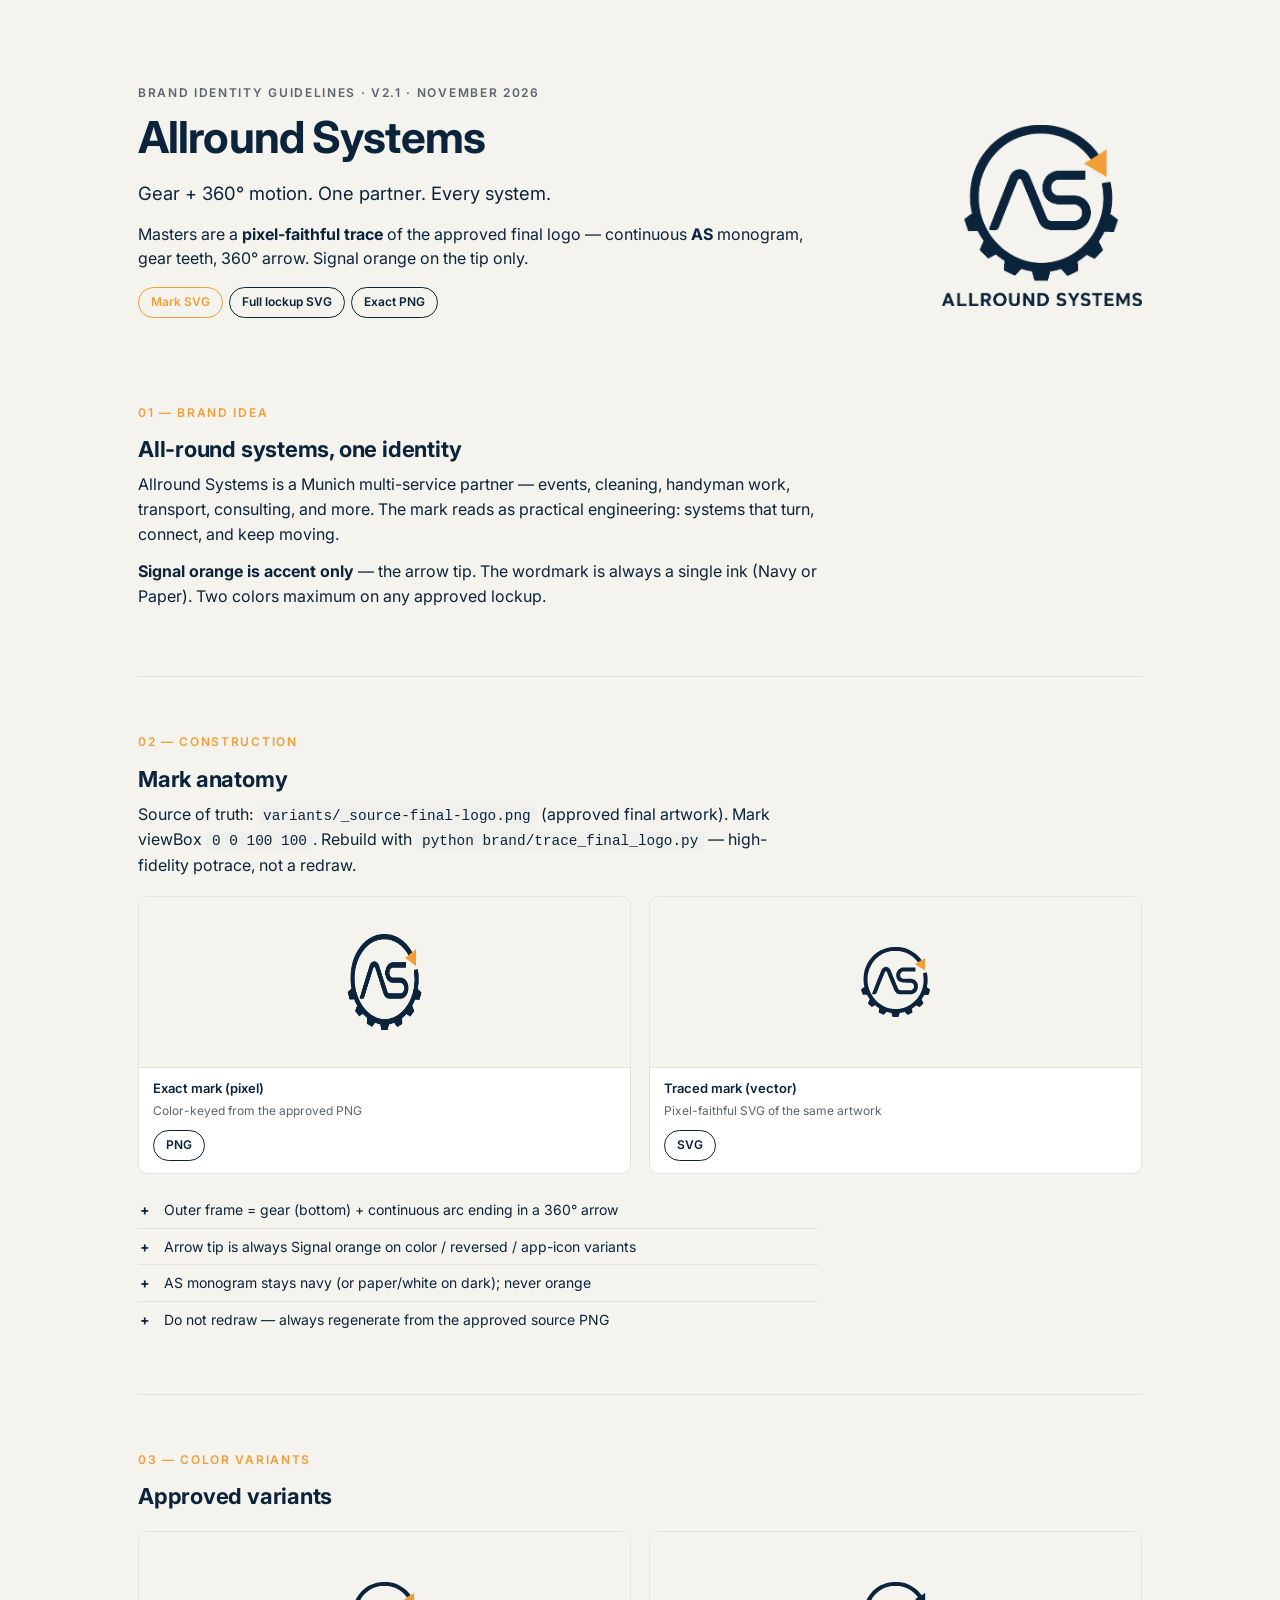
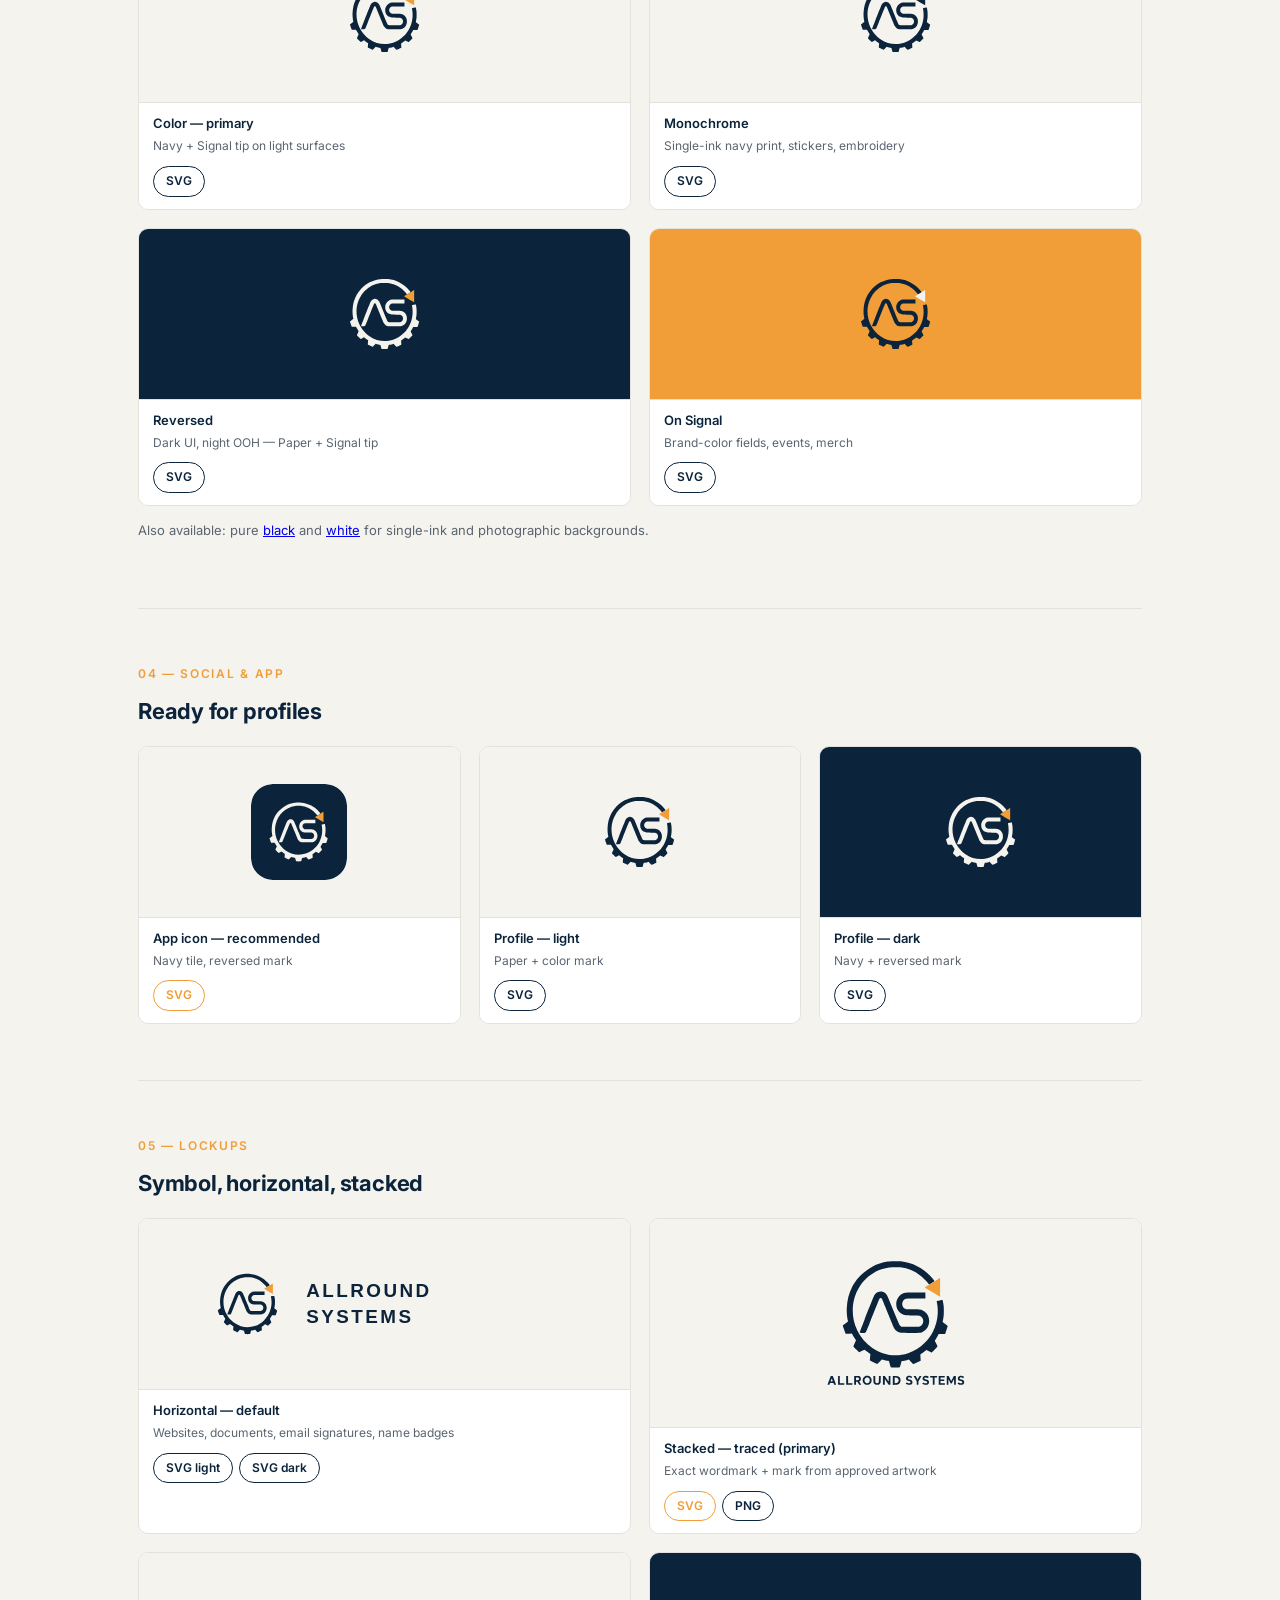
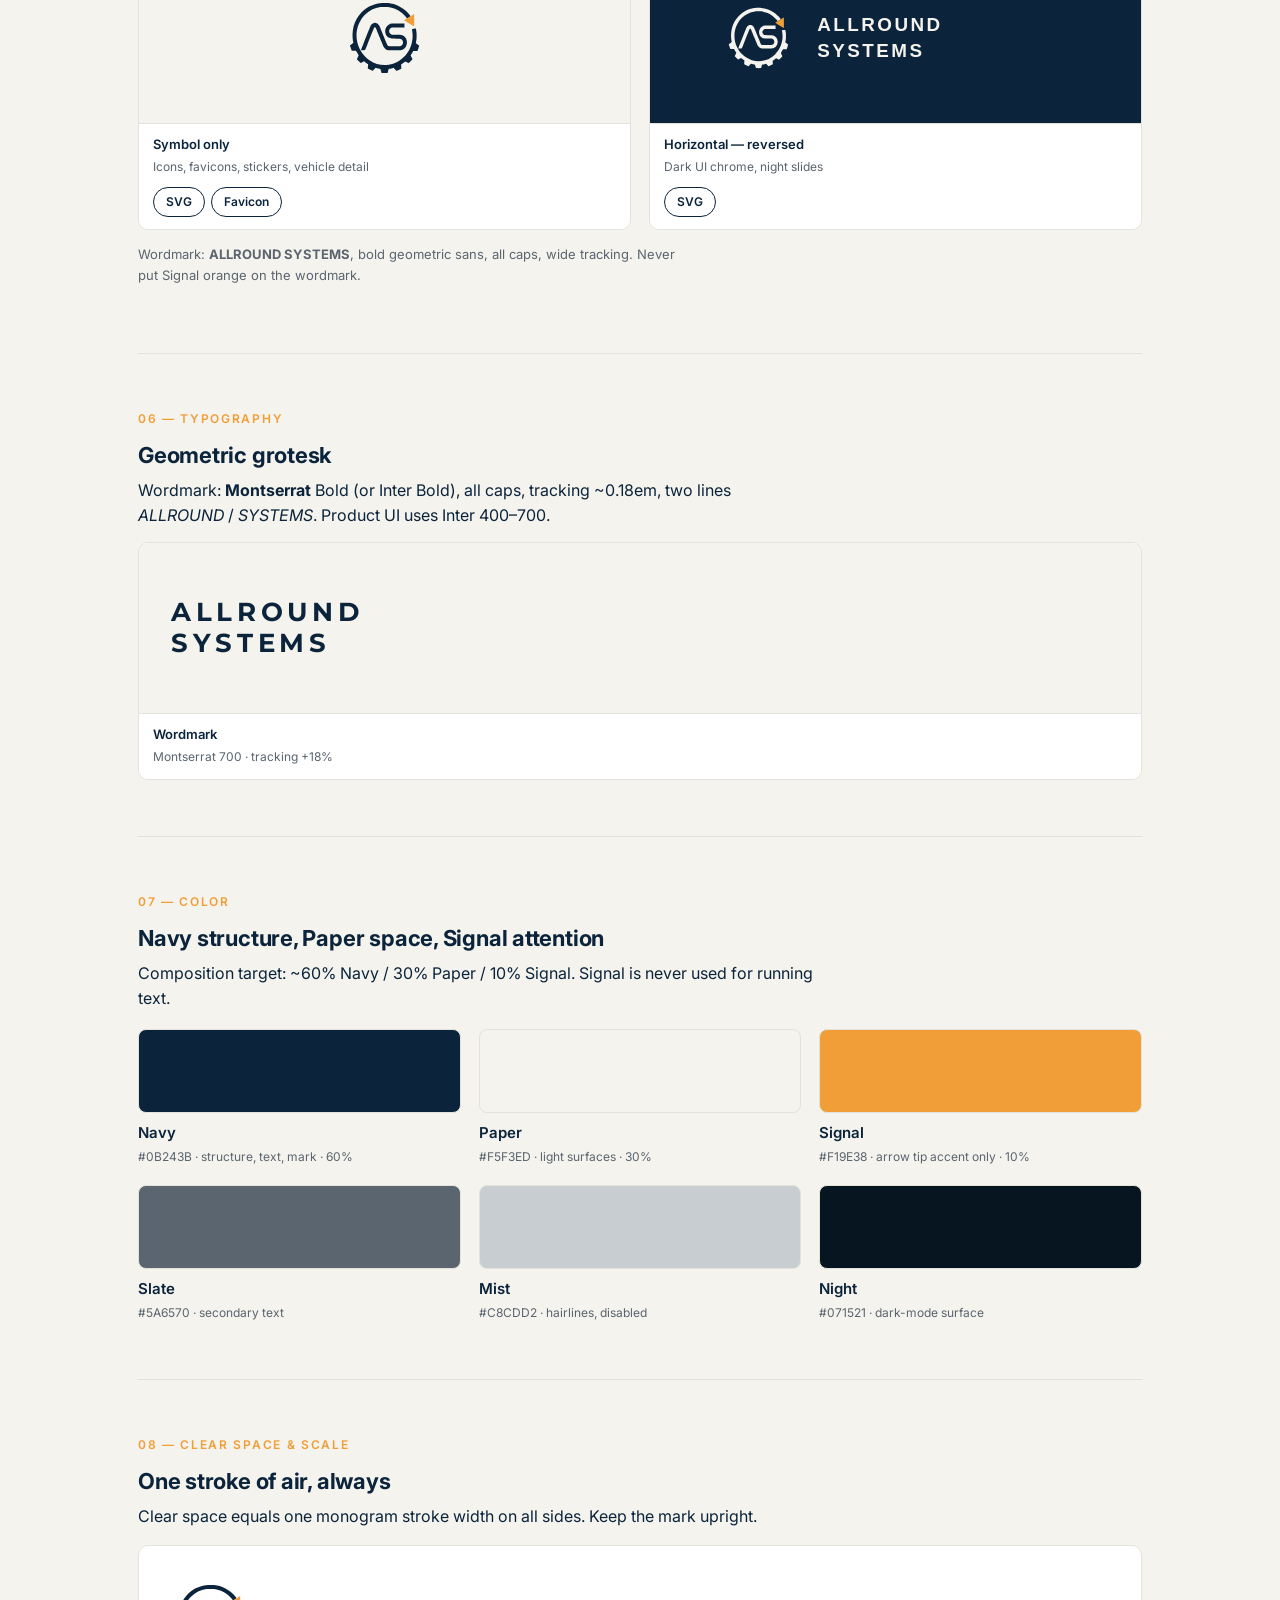
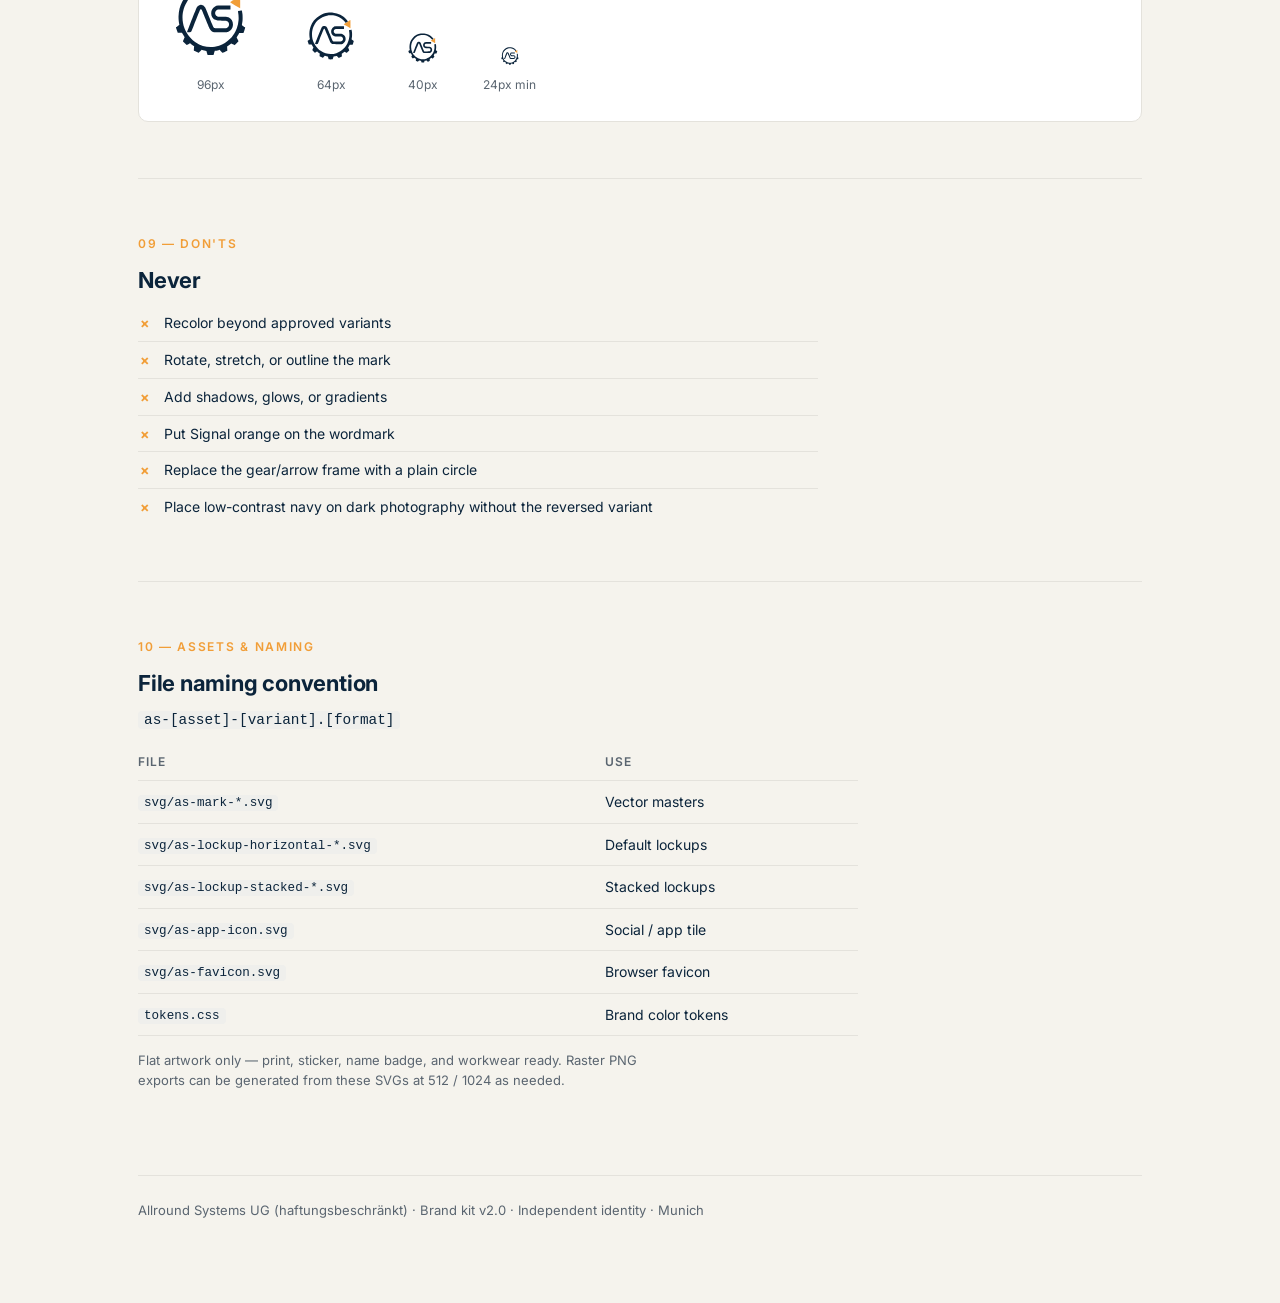
==== commit edaa2acc: "Brand kit v2.1: pixel-faithful trace of approved final logo." ====
--- a/index.html
+++ b/index.html
@@ -113,7 +113,7 @@
 <body>
   <div class="container">
     <header class="hero">
-      <p class="kicker" style="color:var(--slate)">Brand Identity Guidelines · v2.0 · November 2026</p>
+      <p class="kicker" style="color:var(--slate)">Brand Identity Guidelines · v2.1 · November 2026</p>
       <div class="hero-row">
         <div class="hero-copy">
           <h1>Allround Systems</h1>
@@ -121,12 +121,16 @@
             Gear + 360° motion. One partner. Every system.
           </p>
           <p style="margin-top:14px">
-            The official mark combines a continuous <strong>AS</strong> monogram with a circular frame:
-            gear teeth for systems and mechanics, a rotation arrow for all-round coverage.
-            Signal orange appears only on the arrow tip.
+            Masters are a <strong>pixel-faithful trace</strong> of the approved final logo —
+            continuous <strong>AS</strong> monogram, gear teeth, 360° arrow. Signal orange on the tip only.
           </p>
-        </div>
-        <img class="mark-lg" src="svg/as-mark-color.svg" alt="Allround Systems mark" />
+          <div class="download-row" style="margin-top:16px">
+            <a class="download accent" href="svg/as-mark-color.svg" download>Mark SVG</a>
+            <a class="download" href="svg/as-lockup-stacked-traced.svg" download>Full lockup SVG</a>
+            <a class="download" href="variants/as-lockup-stacked-exact.png" download>Exact PNG</a>
+          </div>
+        </div>
+        <img class="lockup-s" src="variants/as-lockup-stacked-exact.png" alt="Allround Systems lockup" style="width:200px;background:var(--paper)" />
       </div>
     </header>
 
@@ -147,15 +151,33 @@
       <div class="kicker">02 — Construction</div>
       <h2>Mark anatomy</h2>
       <p>
-        Masters are traced from the approved final logo artwork. ViewBox <code>0 0 100 100</code>.
-        Rebuild with <code>python brand/trace_final_logo.py</code> from
-        <code>brand/variants/_source-final-logo.jpg</code>.
-      </p>
-      <ul class="rules do">
+        Source of truth: <code>variants/_source-final-logo.png</code> (approved final artwork).
+        Mark viewBox <code>0 0 100 100</code>. Rebuild with
+        <code>python brand/trace_final_logo.py</code> — high-fidelity potrace, not a redraw.
+      </p>
+      <div class="grid grid-2" style="margin-top:18px">
+        <div class="tile">
+          <div class="tile-stage bg-paper"><img class="mark" src="variants/as-mark-exact.png" alt="" /></div>
+          <div class="tile-meta">
+            <h3>Exact mark (pixel)</h3>
+            <p>Color-keyed from the approved PNG</p>
+            <div class="download-row"><a class="download" href="variants/as-mark-exact.png" download>PNG</a></div>
+          </div>
+        </div>
+        <div class="tile">
+          <div class="tile-stage bg-paper"><img class="mark" src="svg/as-mark-color.svg" alt="" /></div>
+          <div class="tile-meta">
+            <h3>Traced mark (vector)</h3>
+            <p>Pixel-faithful SVG of the same artwork</p>
+            <div class="download-row"><a class="download" href="svg/as-mark-color.svg" download>SVG</a></div>
+          </div>
+        </div>
+      </div>
+      <ul class="rules do" style="margin-top:18px">
         <li>Outer frame = gear (bottom) + continuous arc ending in a 360° arrow</li>
         <li>Arrow tip is always Signal orange on color / reversed / app-icon variants</li>
         <li>AS monogram stays navy (or paper/white on dark); never orange</li>
-        <li>Prefer SVG masters; rasterize from them — do not redraw by hand</li>
+        <li>Do not redraw — always regenerate from the approved source PNG</li>
       </ul>
     </section>
 
@@ -249,11 +271,14 @@
           </div>
         </div>
         <div class="tile">
-          <div class="tile-stage bg-paper"><img class="lockup-s" src="svg/as-lockup-stacked-light.svg" alt="" /></div>
-          <div class="tile-meta">
-            <h3>Stacked</h3>
-            <p>Square placements, splash screens, workwear chest</p>
-            <div class="download-row"><a class="download" href="svg/as-lockup-stacked-light.svg" download>SVG</a></div>
+          <div class="tile-stage bg-paper"><img class="lockup-s" src="svg/as-lockup-stacked-traced.svg" alt="" /></div>
+          <div class="tile-meta">
+            <h3>Stacked — traced (primary)</h3>
+            <p>Exact wordmark + mark from approved artwork</p>
+            <div class="download-row">
+              <a class="download accent" href="svg/as-lockup-stacked-traced.svg" download>SVG</a>
+              <a class="download" href="variants/as-lockup-stacked-exact.png" download>PNG</a>
+            </div>
           </div>
         </div>
         <div class="tile">
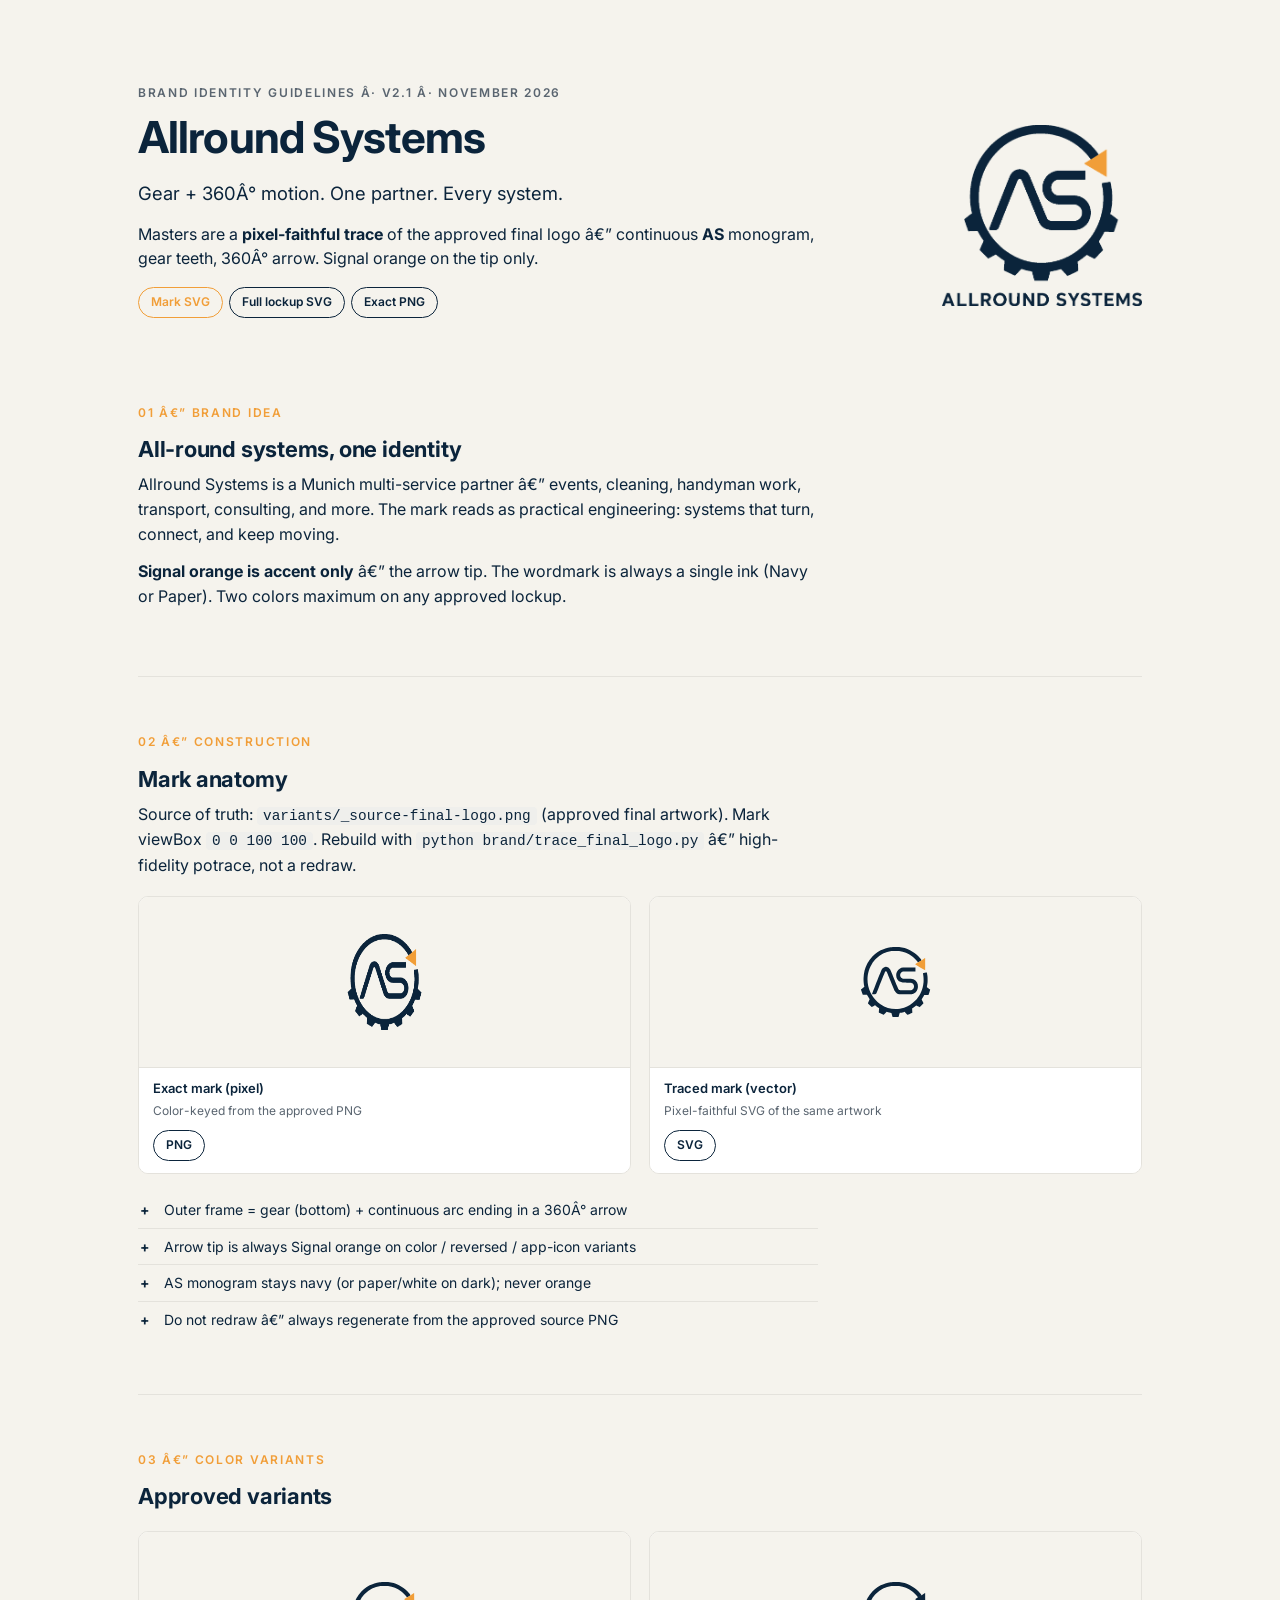
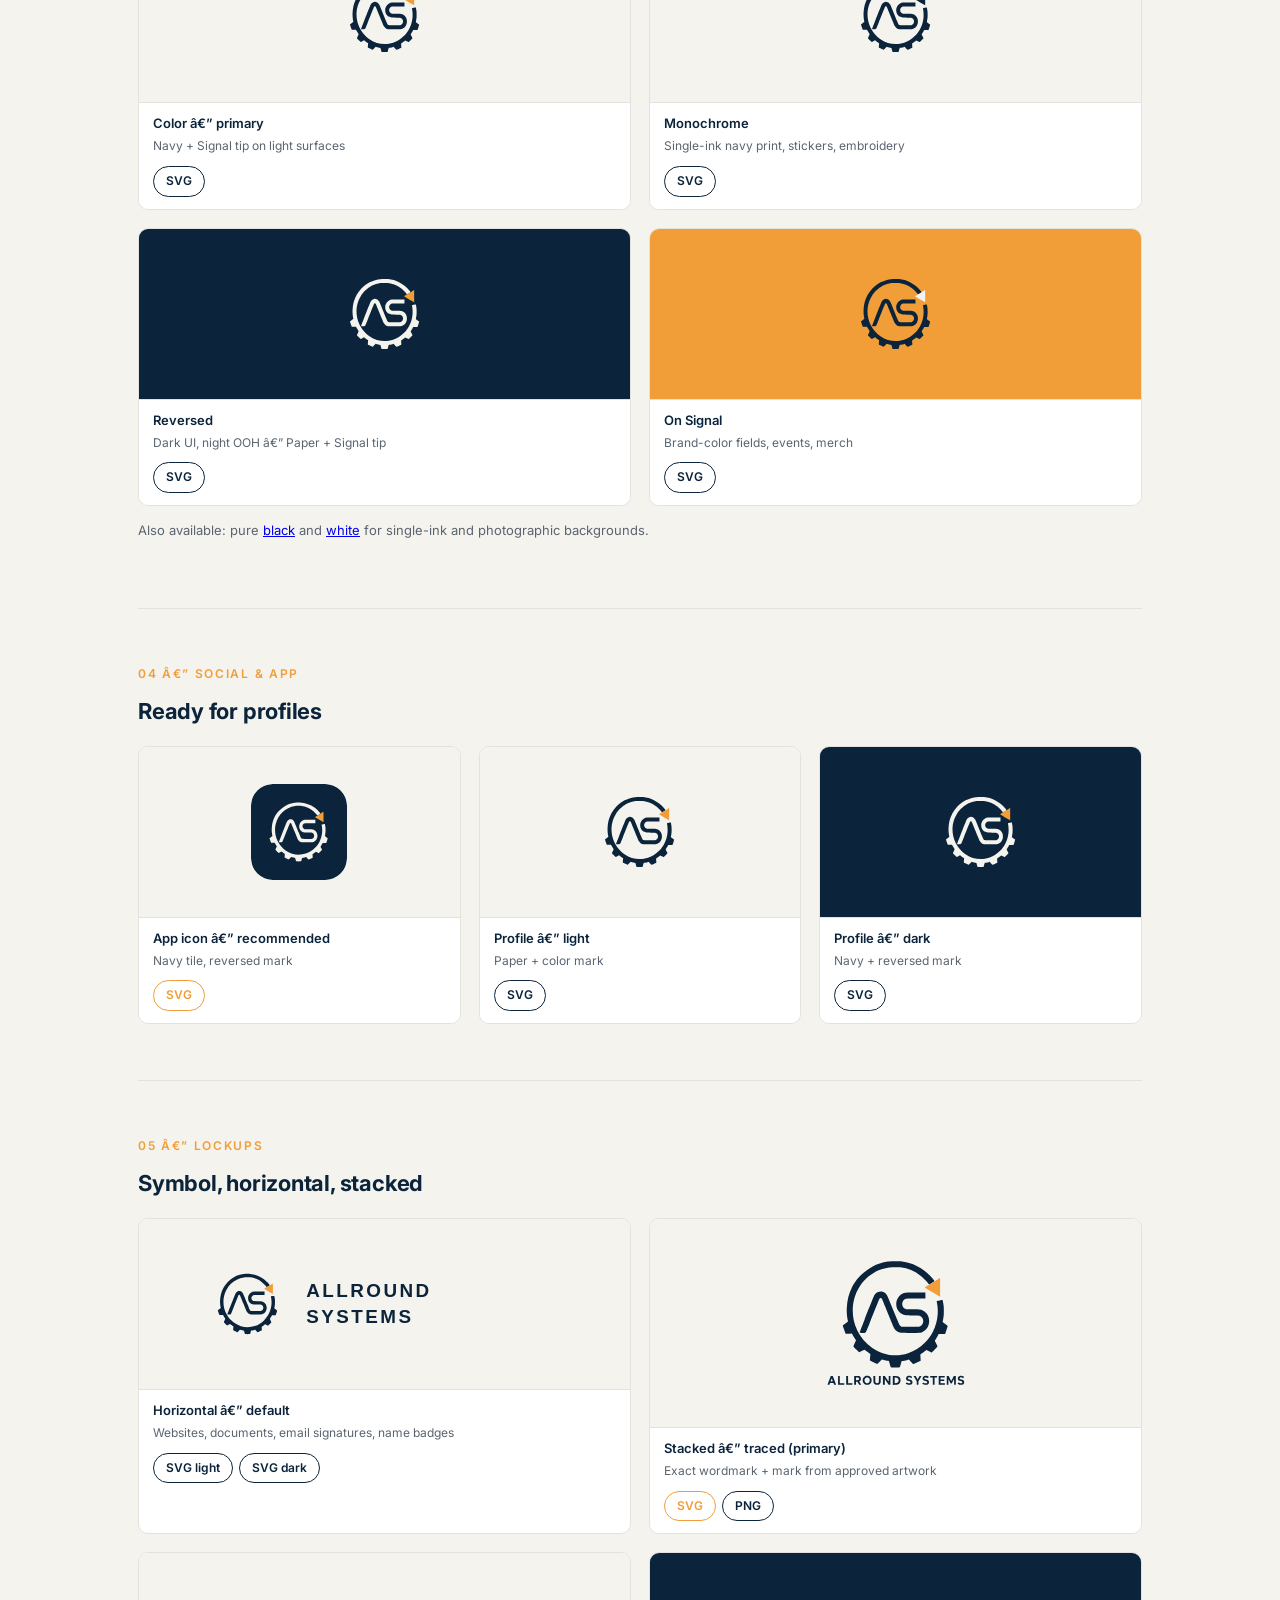
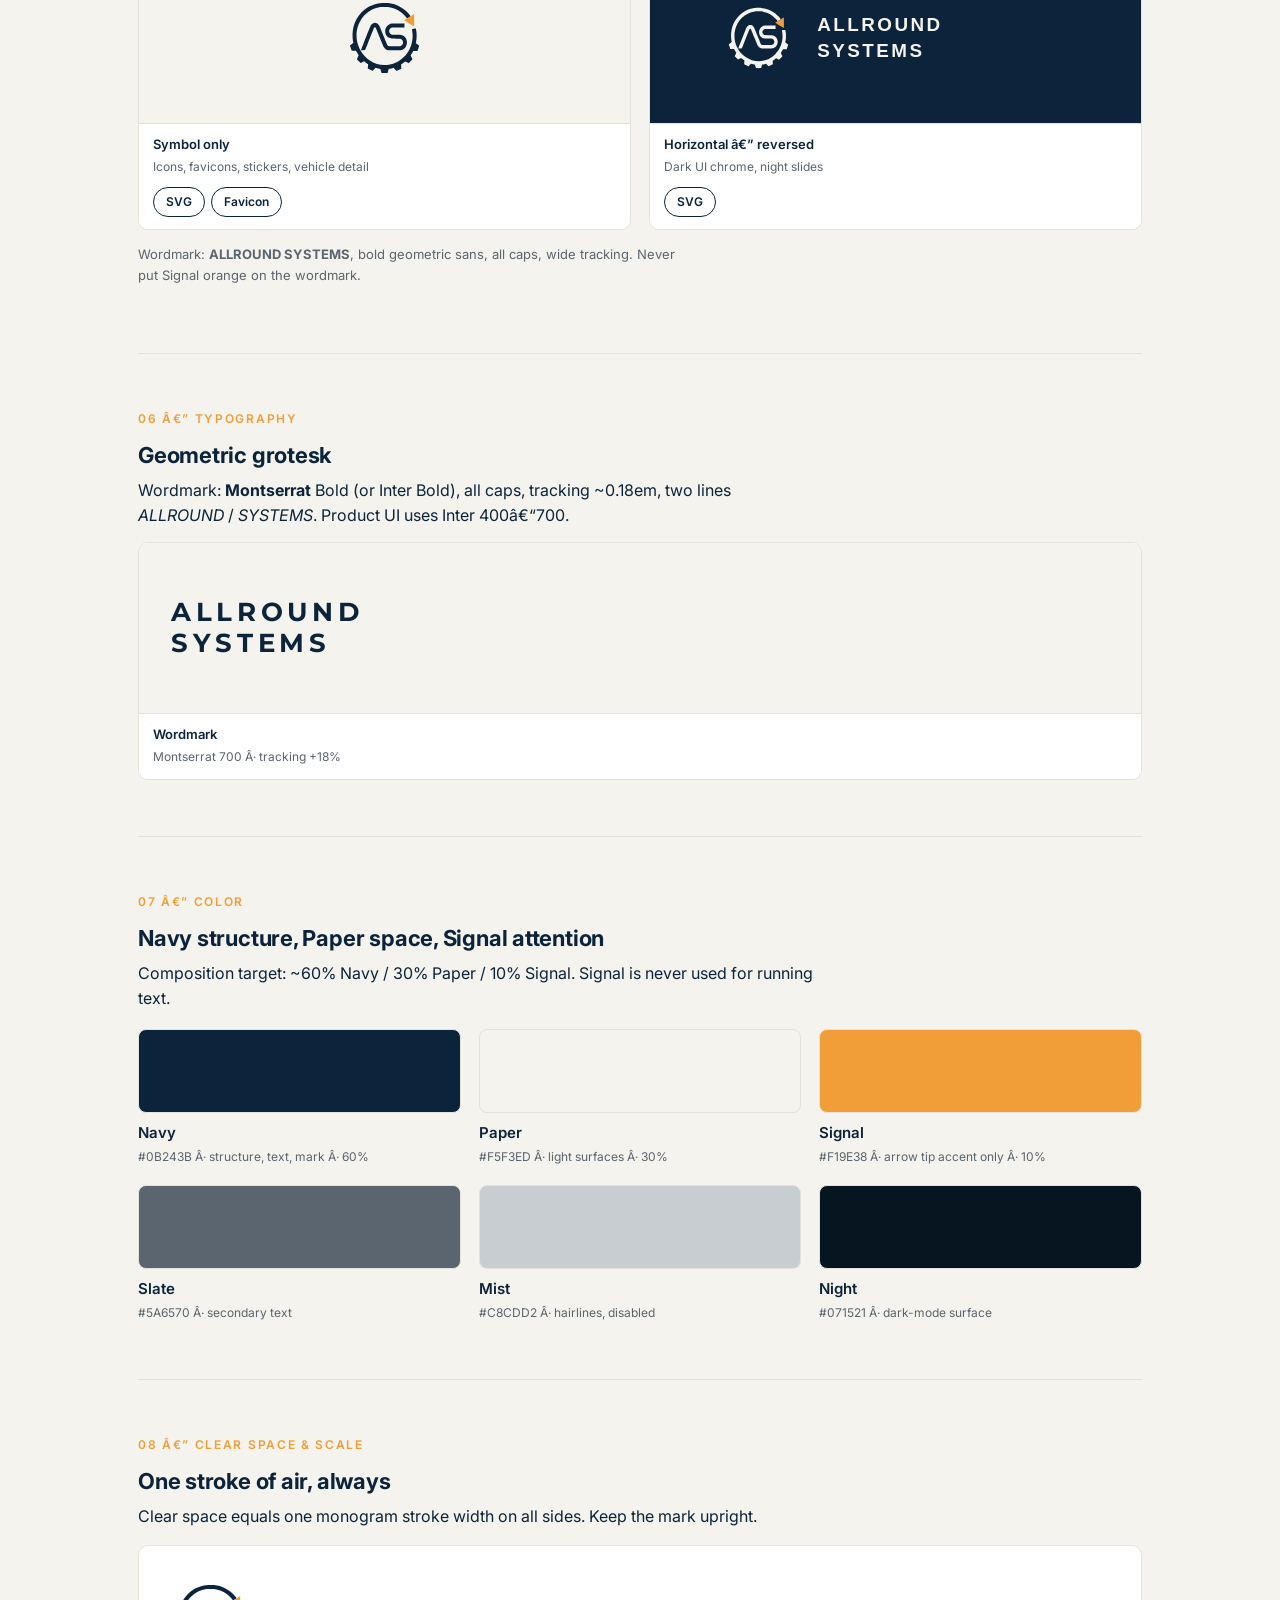
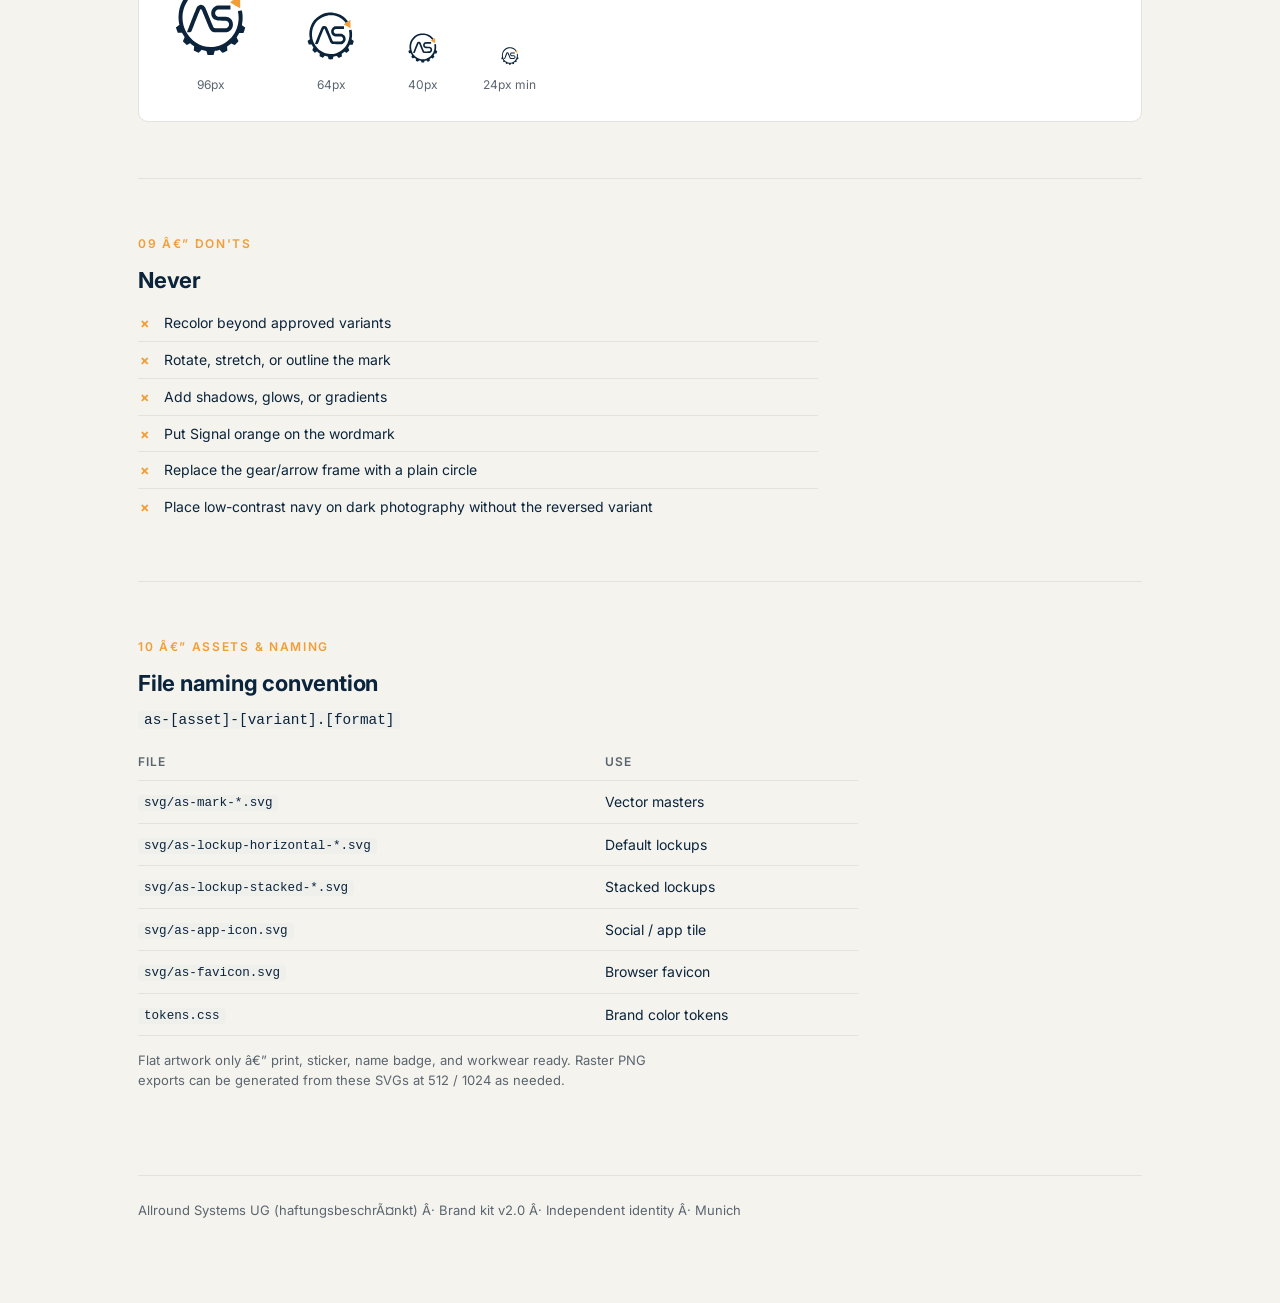
==== commit e2c65cd5: "Cache-bust SVG refs, add .nojekyll so assets serve correctly." ====
--- a/index.html
+++ b/index.html
@@ -1,10 +1,10 @@
-<!DOCTYPE html>
+﻿<!DOCTYPE html>
 <html lang="en">
 <head>
   <meta charset="utf-8" />
   <meta name="viewport" content="width=device-width, initial-scale=1" />
-  <title>Allround Systems — Brand Identity Guidelines</title>
-  <link rel="icon" href="svg/as-favicon.svg" type="image/svg+xml" />
+  <title>Allround Systems â€” Brand Identity Guidelines</title>
+  <link rel="icon" href="svg/as-favicon.svg?v=21" type="image/svg+xml" />
   <link rel="preconnect" href="https://fonts.googleapis.com" />
   <link rel="preconnect" href="https://fonts.gstatic.com" crossorigin />
   <link href="https://fonts.googleapis.com/css2?family=Montserrat:wght@500;600;700&family=Inter:wght@400;500;600;700&display=swap" rel="stylesheet" />
@@ -113,191 +113,191 @@
 <body>
   <div class="container">
     <header class="hero">
-      <p class="kicker" style="color:var(--slate)">Brand Identity Guidelines · v2.1 · November 2026</p>
+      <p class="kicker" style="color:var(--slate)">Brand Identity Guidelines Â· v2.1 Â· November 2026</p>
       <div class="hero-row">
         <div class="hero-copy">
           <h1>Allround Systems</h1>
           <p style="margin-top:18px;font-size:1.15rem;max-width:36ch">
-            Gear + 360° motion. One partner. Every system.
+            Gear + 360Â° motion. One partner. Every system.
           </p>
           <p style="margin-top:14px">
-            Masters are a <strong>pixel-faithful trace</strong> of the approved final logo —
-            continuous <strong>AS</strong> monogram, gear teeth, 360° arrow. Signal orange on the tip only.
+            Masters are a <strong>pixel-faithful trace</strong> of the approved final logo â€”
+            continuous <strong>AS</strong> monogram, gear teeth, 360Â° arrow. Signal orange on the tip only.
           </p>
           <div class="download-row" style="margin-top:16px">
-            <a class="download accent" href="svg/as-mark-color.svg" download>Mark SVG</a>
-            <a class="download" href="svg/as-lockup-stacked-traced.svg" download>Full lockup SVG</a>
-            <a class="download" href="variants/as-lockup-stacked-exact.png" download>Exact PNG</a>
-          </div>
-        </div>
-        <img class="lockup-s" src="variants/as-lockup-stacked-exact.png" alt="Allround Systems lockup" style="width:200px;background:var(--paper)" />
+            <a class="download accent" href="svg/as-mark-color.svg?v=21" download>Mark SVG</a>
+            <a class="download" href="svg/as-lockup-stacked-traced.svg?v=21" download>Full lockup SVG</a>
+            <a class="download" href="variants/as-lockup-stacked-exact.png?v=21" download>Exact PNG</a>
+          </div>
+        </div>
+        <img class="lockup-s" src="variants/as-lockup-stacked-exact.png?v=21" alt="Allround Systems lockup" style="width:200px;background:var(--paper)" />
       </div>
     </header>
 
     <section class="section">
-      <div class="kicker">01 — Brand idea</div>
+      <div class="kicker">01 â€” Brand idea</div>
       <h2>All-round systems, one identity</h2>
       <p>
-        Allround Systems is a Munich multi-service partner — events, cleaning, handyman work, transport,
+        Allround Systems is a Munich multi-service partner â€” events, cleaning, handyman work, transport,
         consulting, and more. The mark reads as practical engineering: systems that turn, connect, and keep moving.
       </p>
       <p>
-        <strong>Signal orange is accent only</strong> — the arrow tip. The wordmark is always a single ink (Navy or Paper).
+        <strong>Signal orange is accent only</strong> â€” the arrow tip. The wordmark is always a single ink (Navy or Paper).
         Two colors maximum on any approved lockup.
       </p>
     </section>
 
     <section class="section">
-      <div class="kicker">02 — Construction</div>
+      <div class="kicker">02 â€” Construction</div>
       <h2>Mark anatomy</h2>
       <p>
         Source of truth: <code>variants/_source-final-logo.png</code> (approved final artwork).
         Mark viewBox <code>0 0 100 100</code>. Rebuild with
-        <code>python brand/trace_final_logo.py</code> — high-fidelity potrace, not a redraw.
+        <code>python brand/trace_final_logo.py</code> â€” high-fidelity potrace, not a redraw.
       </p>
       <div class="grid grid-2" style="margin-top:18px">
         <div class="tile">
-          <div class="tile-stage bg-paper"><img class="mark" src="variants/as-mark-exact.png" alt="" /></div>
+          <div class="tile-stage bg-paper"><img class="mark" src="variants/as-mark-exact.png?v=21" alt="" /></div>
           <div class="tile-meta">
             <h3>Exact mark (pixel)</h3>
             <p>Color-keyed from the approved PNG</p>
-            <div class="download-row"><a class="download" href="variants/as-mark-exact.png" download>PNG</a></div>
-          </div>
-        </div>
-        <div class="tile">
-          <div class="tile-stage bg-paper"><img class="mark" src="svg/as-mark-color.svg" alt="" /></div>
+            <div class="download-row"><a class="download" href="variants/as-mark-exact.png?v=21" download>PNG</a></div>
+          </div>
+        </div>
+        <div class="tile">
+          <div class="tile-stage bg-paper"><img class="mark" src="svg/as-mark-color.svg?v=21" alt="" /></div>
           <div class="tile-meta">
             <h3>Traced mark (vector)</h3>
             <p>Pixel-faithful SVG of the same artwork</p>
-            <div class="download-row"><a class="download" href="svg/as-mark-color.svg" download>SVG</a></div>
+            <div class="download-row"><a class="download" href="svg/as-mark-color.svg?v=21" download>SVG</a></div>
           </div>
         </div>
       </div>
       <ul class="rules do" style="margin-top:18px">
-        <li>Outer frame = gear (bottom) + continuous arc ending in a 360° arrow</li>
+        <li>Outer frame = gear (bottom) + continuous arc ending in a 360Â° arrow</li>
         <li>Arrow tip is always Signal orange on color / reversed / app-icon variants</li>
         <li>AS monogram stays navy (or paper/white on dark); never orange</li>
-        <li>Do not redraw — always regenerate from the approved source PNG</li>
+        <li>Do not redraw â€” always regenerate from the approved source PNG</li>
       </ul>
     </section>
 
     <section class="section">
-      <div class="kicker">03 — Color variants</div>
+      <div class="kicker">03 â€” Color variants</div>
       <h2>Approved variants</h2>
       <div class="grid grid-2" style="margin-top:18px">
         <div class="tile">
-          <div class="tile-stage bg-paper"><img class="mark" src="svg/as-mark-color.svg" alt="" /></div>
-          <div class="tile-meta">
-            <h3>Color — primary</h3>
+          <div class="tile-stage bg-paper"><img class="mark" src="svg/as-mark-color.svg?v=21" alt="" /></div>
+          <div class="tile-meta">
+            <h3>Color â€” primary</h3>
             <p>Navy + Signal tip on light surfaces</p>
-            <div class="download-row"><a class="download" href="svg/as-mark-color.svg" download>SVG</a></div>
-          </div>
-        </div>
-        <div class="tile">
-          <div class="tile-stage bg-paper"><img class="mark" src="svg/as-mark-mono.svg" alt="" /></div>
+            <div class="download-row"><a class="download" href="svg/as-mark-color.svg?v=21" download>SVG</a></div>
+          </div>
+        </div>
+        <div class="tile">
+          <div class="tile-stage bg-paper"><img class="mark" src="svg/as-mark-mono.svg?v=21" alt="" /></div>
           <div class="tile-meta">
             <h3>Monochrome</h3>
             <p>Single-ink navy print, stickers, embroidery</p>
-            <div class="download-row"><a class="download" href="svg/as-mark-mono.svg" download>SVG</a></div>
-          </div>
-        </div>
-        <div class="tile">
-          <div class="tile-stage bg-navy"><img class="mark" src="svg/as-mark-reversed.svg" alt="" /></div>
+            <div class="download-row"><a class="download" href="svg/as-mark-mono.svg?v=21" download>SVG</a></div>
+          </div>
+        </div>
+        <div class="tile">
+          <div class="tile-stage bg-navy"><img class="mark" src="svg/as-mark-reversed.svg?v=21" alt="" /></div>
           <div class="tile-meta">
             <h3>Reversed</h3>
-            <p>Dark UI, night OOH — Paper + Signal tip</p>
-            <div class="download-row"><a class="download" href="svg/as-mark-reversed.svg" download>SVG</a></div>
-          </div>
-        </div>
-        <div class="tile">
-          <div class="tile-stage bg-orange"><img class="mark" src="svg/as-mark-on-signal.svg" alt="" /></div>
+            <p>Dark UI, night OOH â€” Paper + Signal tip</p>
+            <div class="download-row"><a class="download" href="svg/as-mark-reversed.svg?v=21" download>SVG</a></div>
+          </div>
+        </div>
+        <div class="tile">
+          <div class="tile-stage bg-orange"><img class="mark" src="svg/as-mark-on-signal.svg?v=21" alt="" /></div>
           <div class="tile-meta">
             <h3>On Signal</h3>
             <p>Brand-color fields, events, merch</p>
-            <div class="download-row"><a class="download" href="svg/as-mark-on-signal.svg" download>SVG</a></div>
+            <div class="download-row"><a class="download" href="svg/as-mark-on-signal.svg?v=21" download>SVG</a></div>
           </div>
         </div>
       </div>
       <p class="small muted" style="margin-top:14px">
-        Also available: pure <a href="svg/as-mark-black.svg">black</a> and
-        <a href="svg/as-mark-white.svg">white</a> for single-ink and photographic backgrounds.
-      </p>
-    </section>
-
-    <section class="section">
-      <div class="kicker">04 — Social &amp; app</div>
+        Also available: pure <a href="svg/as-mark-black.svg?v=21">black</a> and
+        <a href="svg/as-mark-white.svg?v=21">white</a> for single-ink and photographic backgrounds.
+      </p>
+    </section>
+
+    <section class="section">
+      <div class="kicker">04 â€” Social &amp; app</div>
       <h2>Ready for profiles</h2>
       <div class="grid grid-3" style="margin-top:18px">
         <div class="tile">
-          <div class="tile-stage bg-paper"><img class="mark" src="svg/as-app-icon.svg" alt="" style="border-radius:22px" /></div>
-          <div class="tile-meta">
-            <h3>App icon — recommended</h3>
+          <div class="tile-stage bg-paper"><img class="mark" src="svg/as-app-icon.svg?v=21" alt="" style="border-radius:22px" /></div>
+          <div class="tile-meta">
+            <h3>App icon â€” recommended</h3>
             <p>Navy tile, reversed mark</p>
-            <div class="download-row"><a class="download accent" href="svg/as-app-icon.svg" download>SVG</a></div>
-          </div>
-        </div>
-        <div class="tile">
-          <div class="tile-stage bg-paper"><img class="mark" src="svg/as-mark-color.svg" alt="" /></div>
-          <div class="tile-meta">
-            <h3>Profile — light</h3>
+            <div class="download-row"><a class="download accent" href="svg/as-app-icon.svg?v=21" download>SVG</a></div>
+          </div>
+        </div>
+        <div class="tile">
+          <div class="tile-stage bg-paper"><img class="mark" src="svg/as-mark-color.svg?v=21" alt="" /></div>
+          <div class="tile-meta">
+            <h3>Profile â€” light</h3>
             <p>Paper + color mark</p>
-            <div class="download-row"><a class="download" href="svg/as-mark-color.svg" download>SVG</a></div>
-          </div>
-        </div>
-        <div class="tile">
-          <div class="tile-stage bg-navy"><img class="mark" src="svg/as-mark-reversed.svg" alt="" /></div>
-          <div class="tile-meta">
-            <h3>Profile — dark</h3>
+            <div class="download-row"><a class="download" href="svg/as-mark-color.svg?v=21" download>SVG</a></div>
+          </div>
+        </div>
+        <div class="tile">
+          <div class="tile-stage bg-navy"><img class="mark" src="svg/as-mark-reversed.svg?v=21" alt="" /></div>
+          <div class="tile-meta">
+            <h3>Profile â€” dark</h3>
             <p>Navy + reversed mark</p>
-            <div class="download-row"><a class="download" href="svg/as-mark-reversed.svg" download>SVG</a></div>
-          </div>
-        </div>
-      </div>
-    </section>
-
-    <section class="section">
-      <div class="kicker">05 — Lockups</div>
+            <div class="download-row"><a class="download" href="svg/as-mark-reversed.svg?v=21" download>SVG</a></div>
+          </div>
+        </div>
+      </div>
+    </section>
+
+    <section class="section">
+      <div class="kicker">05 â€” Lockups</div>
       <h2>Symbol, horizontal, stacked</h2>
       <div class="grid grid-2" style="margin-top:18px">
         <div class="tile">
-          <div class="tile-stage bg-paper"><img class="lockup-h" src="svg/as-lockup-horizontal-light.svg" alt="" /></div>
-          <div class="tile-meta">
-            <h3>Horizontal — default</h3>
+          <div class="tile-stage bg-paper"><img class="lockup-h" src="svg/as-lockup-horizontal-light.svg?v=21" alt="" /></div>
+          <div class="tile-meta">
+            <h3>Horizontal â€” default</h3>
             <p>Websites, documents, email signatures, name badges</p>
             <div class="download-row">
-              <a class="download" href="svg/as-lockup-horizontal-light.svg" download>SVG light</a>
-              <a class="download" href="svg/as-lockup-horizontal-dark.svg" download>SVG dark</a>
+              <a class="download" href="svg/as-lockup-horizontal-light.svg?v=21" download>SVG light</a>
+              <a class="download" href="svg/as-lockup-horizontal-dark.svg?v=21" download>SVG dark</a>
             </div>
           </div>
         </div>
         <div class="tile">
-          <div class="tile-stage bg-paper"><img class="lockup-s" src="svg/as-lockup-stacked-traced.svg" alt="" /></div>
-          <div class="tile-meta">
-            <h3>Stacked — traced (primary)</h3>
+          <div class="tile-stage bg-paper"><img class="lockup-s" src="svg/as-lockup-stacked-traced.svg?v=21" alt="" /></div>
+          <div class="tile-meta">
+            <h3>Stacked â€” traced (primary)</h3>
             <p>Exact wordmark + mark from approved artwork</p>
             <div class="download-row">
-              <a class="download accent" href="svg/as-lockup-stacked-traced.svg" download>SVG</a>
-              <a class="download" href="variants/as-lockup-stacked-exact.png" download>PNG</a>
+              <a class="download accent" href="svg/as-lockup-stacked-traced.svg?v=21" download>SVG</a>
+              <a class="download" href="variants/as-lockup-stacked-exact.png?v=21" download>PNG</a>
             </div>
           </div>
         </div>
         <div class="tile">
-          <div class="tile-stage bg-paper"><img class="mark" src="svg/as-mark-color.svg" alt="" /></div>
+          <div class="tile-stage bg-paper"><img class="mark" src="svg/as-mark-color.svg?v=21" alt="" /></div>
           <div class="tile-meta">
             <h3>Symbol only</h3>
             <p>Icons, favicons, stickers, vehicle detail</p>
             <div class="download-row">
-              <a class="download" href="svg/as-mark-color.svg" download>SVG</a>
-              <a class="download" href="svg/as-favicon.svg" download>Favicon</a>
+              <a class="download" href="svg/as-mark-color.svg?v=21" download>SVG</a>
+              <a class="download" href="svg/as-favicon.svg?v=21" download>Favicon</a>
             </div>
           </div>
         </div>
         <div class="tile">
-          <div class="tile-stage bg-navy"><img class="lockup-h" src="svg/as-lockup-horizontal-dark.svg" alt="" /></div>
-          <div class="tile-meta">
-            <h3>Horizontal — reversed</h3>
+          <div class="tile-stage bg-navy"><img class="lockup-h" src="svg/as-lockup-horizontal-dark.svg?v=21" alt="" /></div>
+          <div class="tile-meta">
+            <h3>Horizontal â€” reversed</h3>
             <p>Dark UI chrome, night slides</p>
-            <div class="download-row"><a class="download" href="svg/as-lockup-horizontal-dark.svg" download>SVG</a></div>
+            <div class="download-row"><a class="download" href="svg/as-lockup-horizontal-dark.svg?v=21" download>SVG</a></div>
           </div>
         </div>
       </div>
@@ -308,74 +308,74 @@
     </section>
 
     <section class="section">
-      <div class="kicker">06 — Typography</div>
+      <div class="kicker">06 â€” Typography</div>
       <h2>Geometric grotesk</h2>
       <p>
         Wordmark: <strong>Montserrat</strong> Bold (or Inter Bold), all caps, tracking ~0.18em, two lines
-        <em>ALLROUND</em> / <em>SYSTEMS</em>. Product UI uses Inter 400–700.
+        <em>ALLROUND</em> / <em>SYSTEMS</em>. Product UI uses Inter 400â€“700.
       </p>
       <div class="tile" style="margin-top:14px">
         <div class="tile-stage bg-paper" style="justify-content:flex-start;padding:32px">
           <div class="wordmark-sample">ALLROUND<br />SYSTEMS</div>
         </div>
-        <div class="tile-meta"><h3>Wordmark</h3><p>Montserrat 700 · tracking +18%</p></div>
-      </div>
-    </section>
-
-    <section class="section">
-      <div class="kicker">07 — Color</div>
+        <div class="tile-meta"><h3>Wordmark</h3><p>Montserrat 700 Â· tracking +18%</p></div>
+      </div>
+    </section>
+
+    <section class="section">
+      <div class="kicker">07 â€” Color</div>
       <h2>Navy structure, Paper space, Signal attention</h2>
       <p>Composition target: ~60% Navy / 30% Paper / 10% Signal. Signal is never used for running text.</p>
       <div class="grid grid-3" style="margin-top:18px">
         <div class="swatch">
           <div class="swatch-chip" style="background:var(--navy)"></div>
           <h3>Navy</h3>
-          <p>#0B243B · structure, text, mark · 60%</p>
+          <p>#0B243B Â· structure, text, mark Â· 60%</p>
         </div>
         <div class="swatch">
           <div class="swatch-chip" style="background:var(--paper)"></div>
           <h3>Paper</h3>
-          <p>#F5F3ED · light surfaces · 30%</p>
+          <p>#F5F3ED Â· light surfaces Â· 30%</p>
         </div>
         <div class="swatch">
           <div class="swatch-chip" style="background:var(--orange)"></div>
           <h3>Signal</h3>
-          <p>#F19E38 · arrow tip accent only · 10%</p>
+          <p>#F19E38 Â· arrow tip accent only Â· 10%</p>
         </div>
       </div>
       <div class="grid grid-3" style="margin-top:18px">
         <div class="swatch">
           <div class="swatch-chip" style="background:var(--slate)"></div>
           <h3>Slate</h3>
-          <p>#5A6570 · secondary text</p>
+          <p>#5A6570 Â· secondary text</p>
         </div>
         <div class="swatch">
           <div class="swatch-chip" style="background:var(--mist)"></div>
           <h3>Mist</h3>
-          <p>#C8CDD2 · hairlines, disabled</p>
+          <p>#C8CDD2 Â· hairlines, disabled</p>
         </div>
         <div class="swatch">
           <div class="swatch-chip" style="background:var(--night)"></div>
           <h3>Night</h3>
-          <p>#071521 · dark-mode surface</p>
-        </div>
-      </div>
-    </section>
-
-    <section class="section">
-      <div class="kicker">08 — Clear space &amp; scale</div>
+          <p>#071521 Â· dark-mode surface</p>
+        </div>
+      </div>
+    </section>
+
+    <section class="section">
+      <div class="kicker">08 â€” Clear space &amp; scale</div>
       <h2>One stroke of air, always</h2>
       <p>Clear space equals one monogram stroke width on all sides. Keep the mark upright.</p>
       <div class="scale-strip" style="margin-top:16px">
-        <div class="scale-item"><img src="svg/as-mark-color.svg" alt="" width="96" height="96" /><span>96px</span></div>
-        <div class="scale-item"><img src="svg/as-mark-color.svg" alt="" width="64" height="64" /><span>64px</span></div>
-        <div class="scale-item"><img src="svg/as-mark-color.svg" alt="" width="40" height="40" /><span>40px</span></div>
-        <div class="scale-item"><img src="svg/as-favicon.svg" alt="" width="24" height="24" /><span>24px min</span></div>
-      </div>
-    </section>
-
-    <section class="section">
-      <div class="kicker">09 — Don'ts</div>
+        <div class="scale-item"><img src="svg/as-mark-color.svg?v=21" alt="" width="96" height="96" /><span>96px</span></div>
+        <div class="scale-item"><img src="svg/as-mark-color.svg?v=21" alt="" width="64" height="64" /><span>64px</span></div>
+        <div class="scale-item"><img src="svg/as-mark-color.svg?v=21" alt="" width="40" height="40" /><span>40px</span></div>
+        <div class="scale-item"><img src="svg/as-favicon.svg?v=21" alt="" width="24" height="24" /><span>24px min</span></div>
+      </div>
+    </section>
+
+    <section class="section">
+      <div class="kicker">09 â€” Don'ts</div>
       <h2>Never</h2>
       <ul class="rules dont">
         <li>Recolor beyond approved variants</li>
@@ -388,7 +388,7 @@
     </section>
 
     <section class="section">
-      <div class="kicker">10 — Assets &amp; naming</div>
+      <div class="kicker">10 â€” Assets &amp; naming</div>
       <h2>File naming convention</h2>
       <p><code>as-[asset]-[variant].[format]</code></p>
       <table>
@@ -403,12 +403,12 @@
         </tbody>
       </table>
       <p class="small muted" style="margin-top:14px">
-        Flat artwork only — print, sticker, name badge, and workwear ready. Raster PNG exports can be generated from these SVGs at 512 / 1024 as needed.
+        Flat artwork only â€” print, sticker, name badge, and workwear ready. Raster PNG exports can be generated from these SVGs at 512 / 1024 as needed.
       </p>
     </section>
 
     <footer class="kit-foot">
-      Allround Systems UG (haftungsbeschränkt) · Brand kit v2.0 · Independent identity · Munich
+      Allround Systems UG (haftungsbeschrÃ¤nkt) Â· Brand kit v2.0 Â· Independent identity Â· Munich
     </footer>
   </div>
 </body>
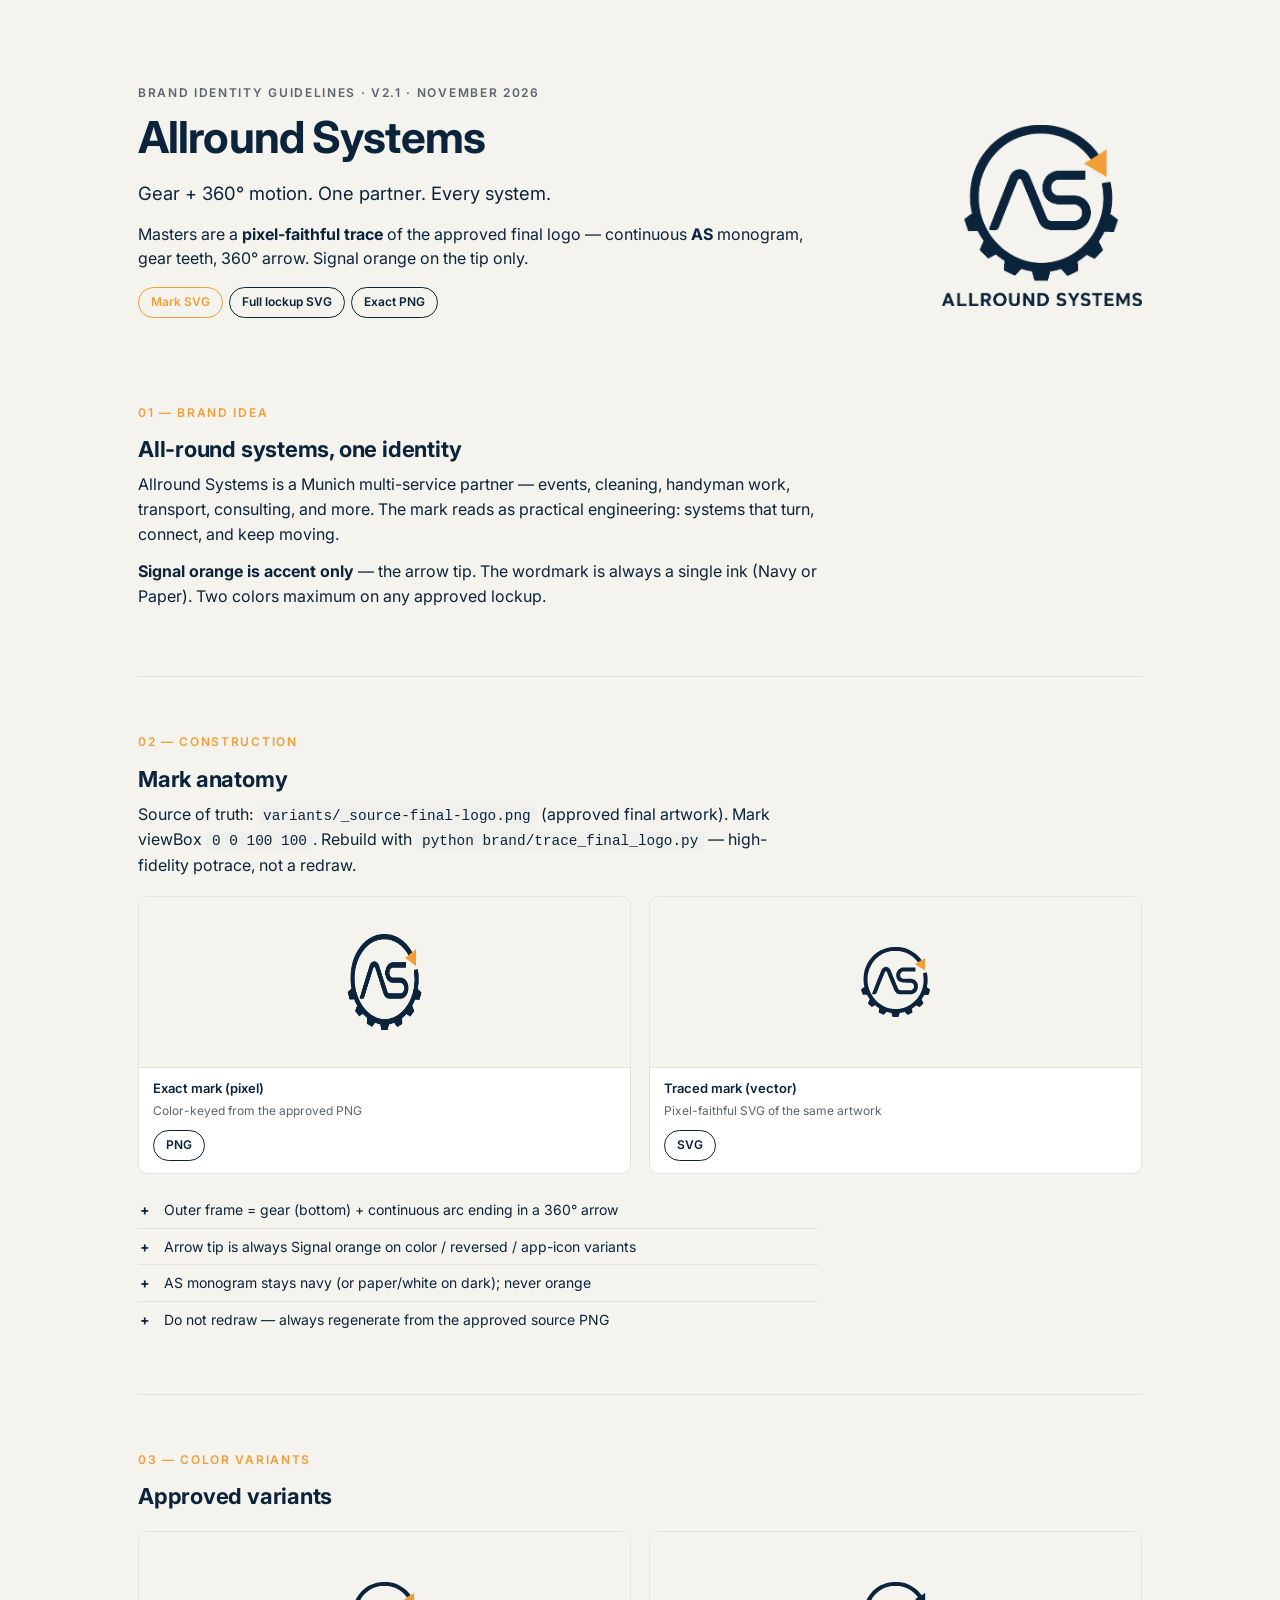
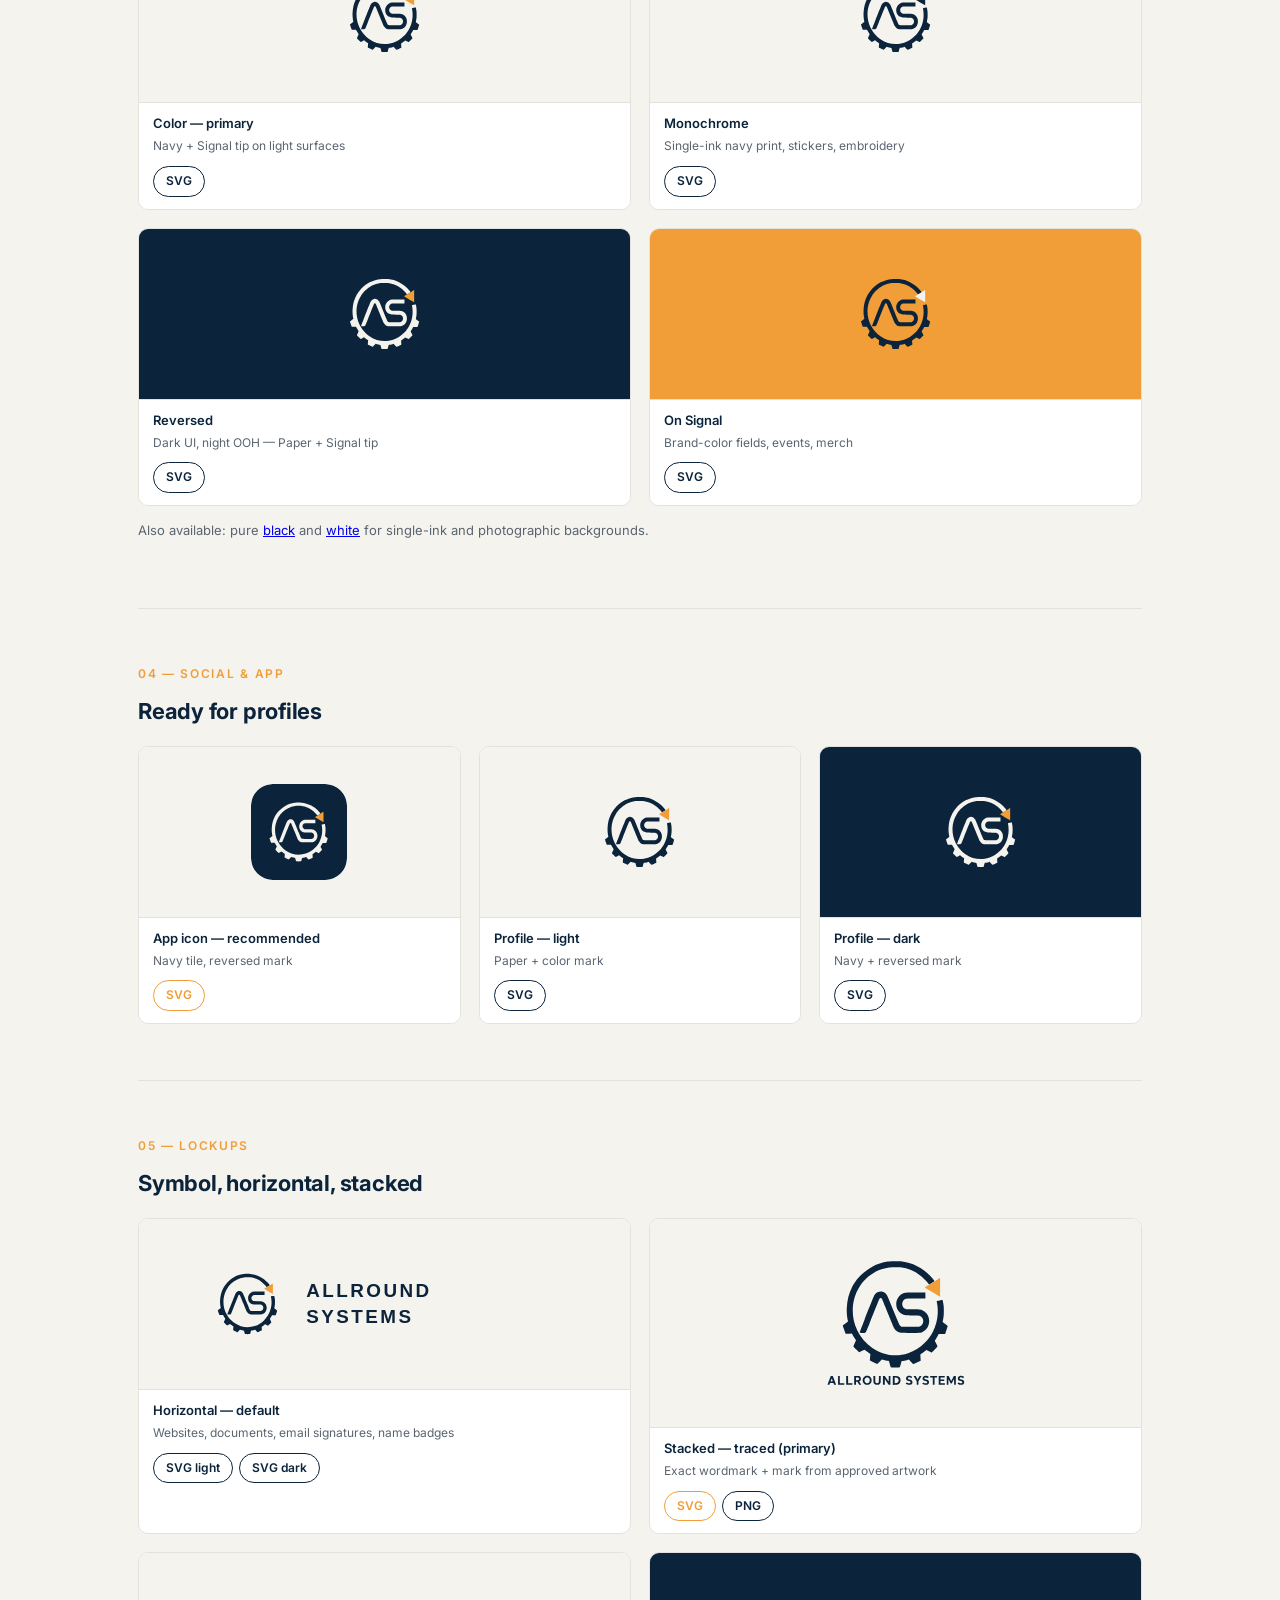
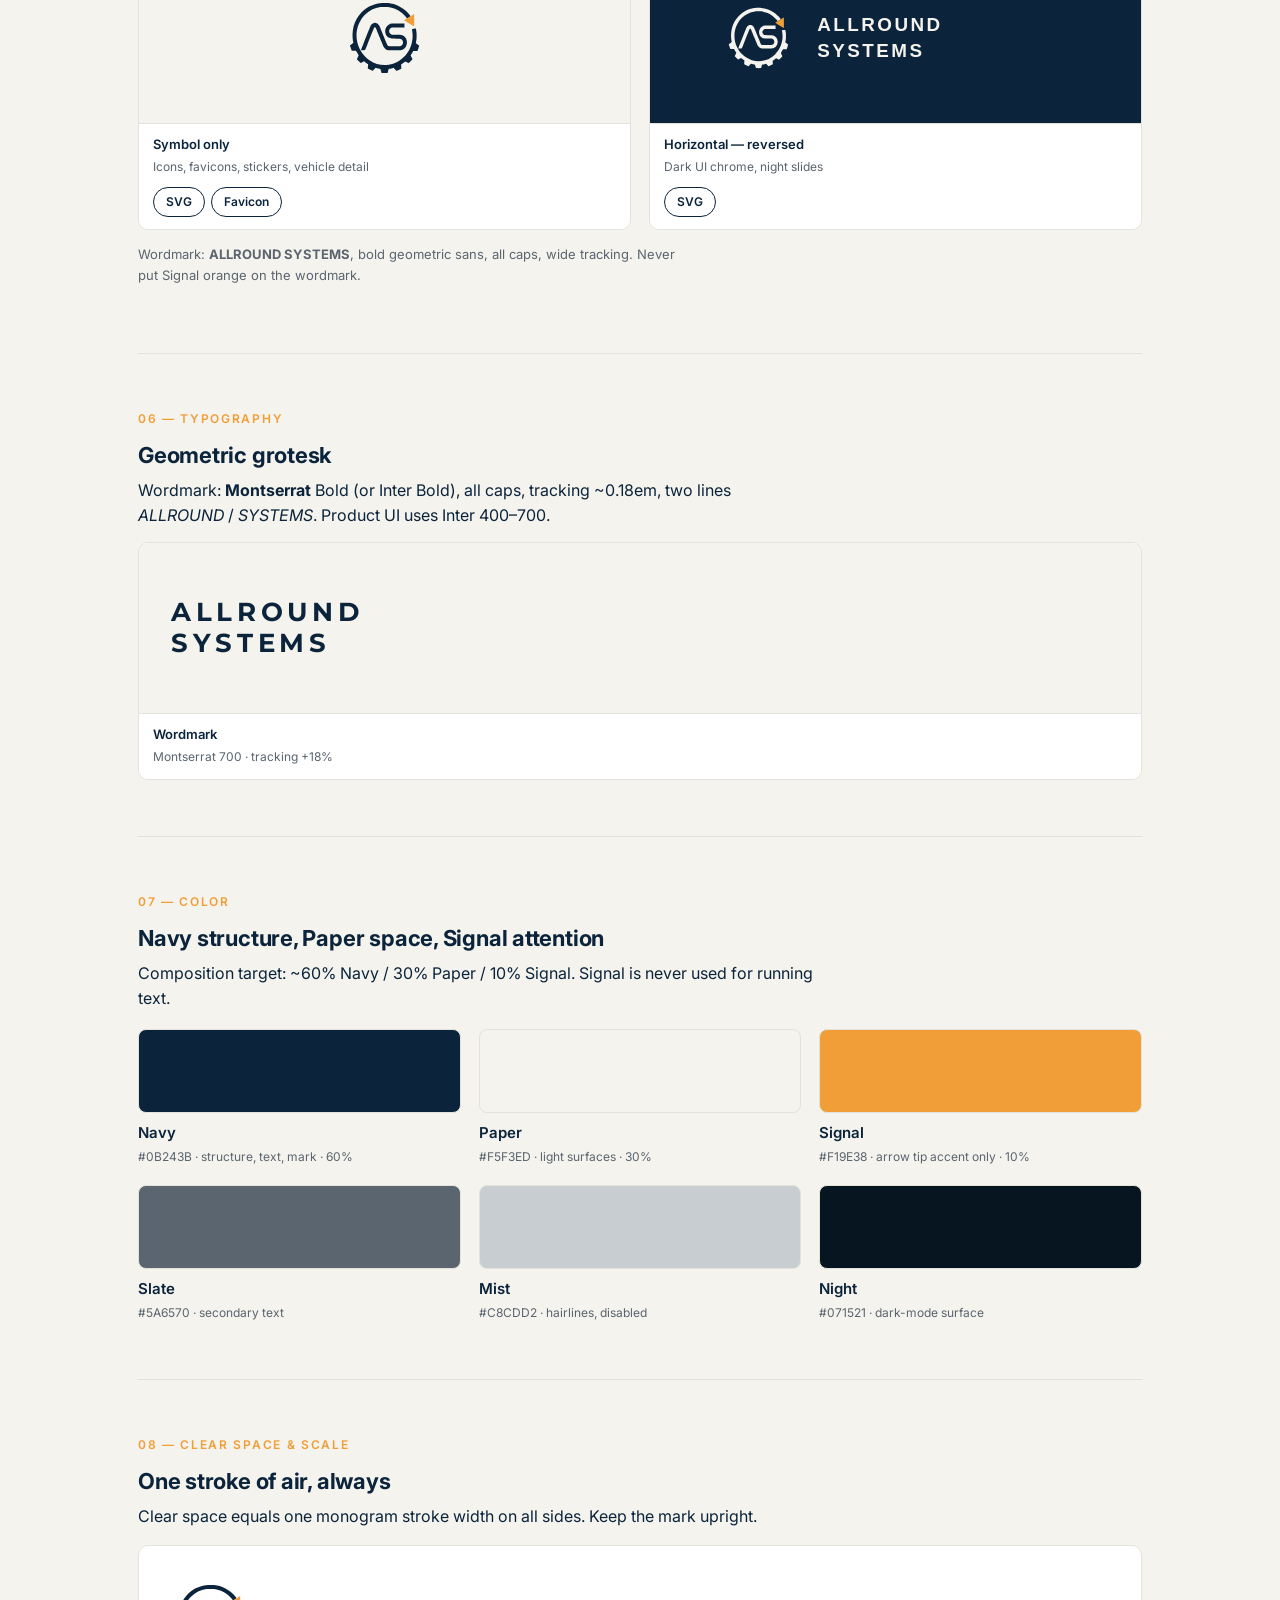
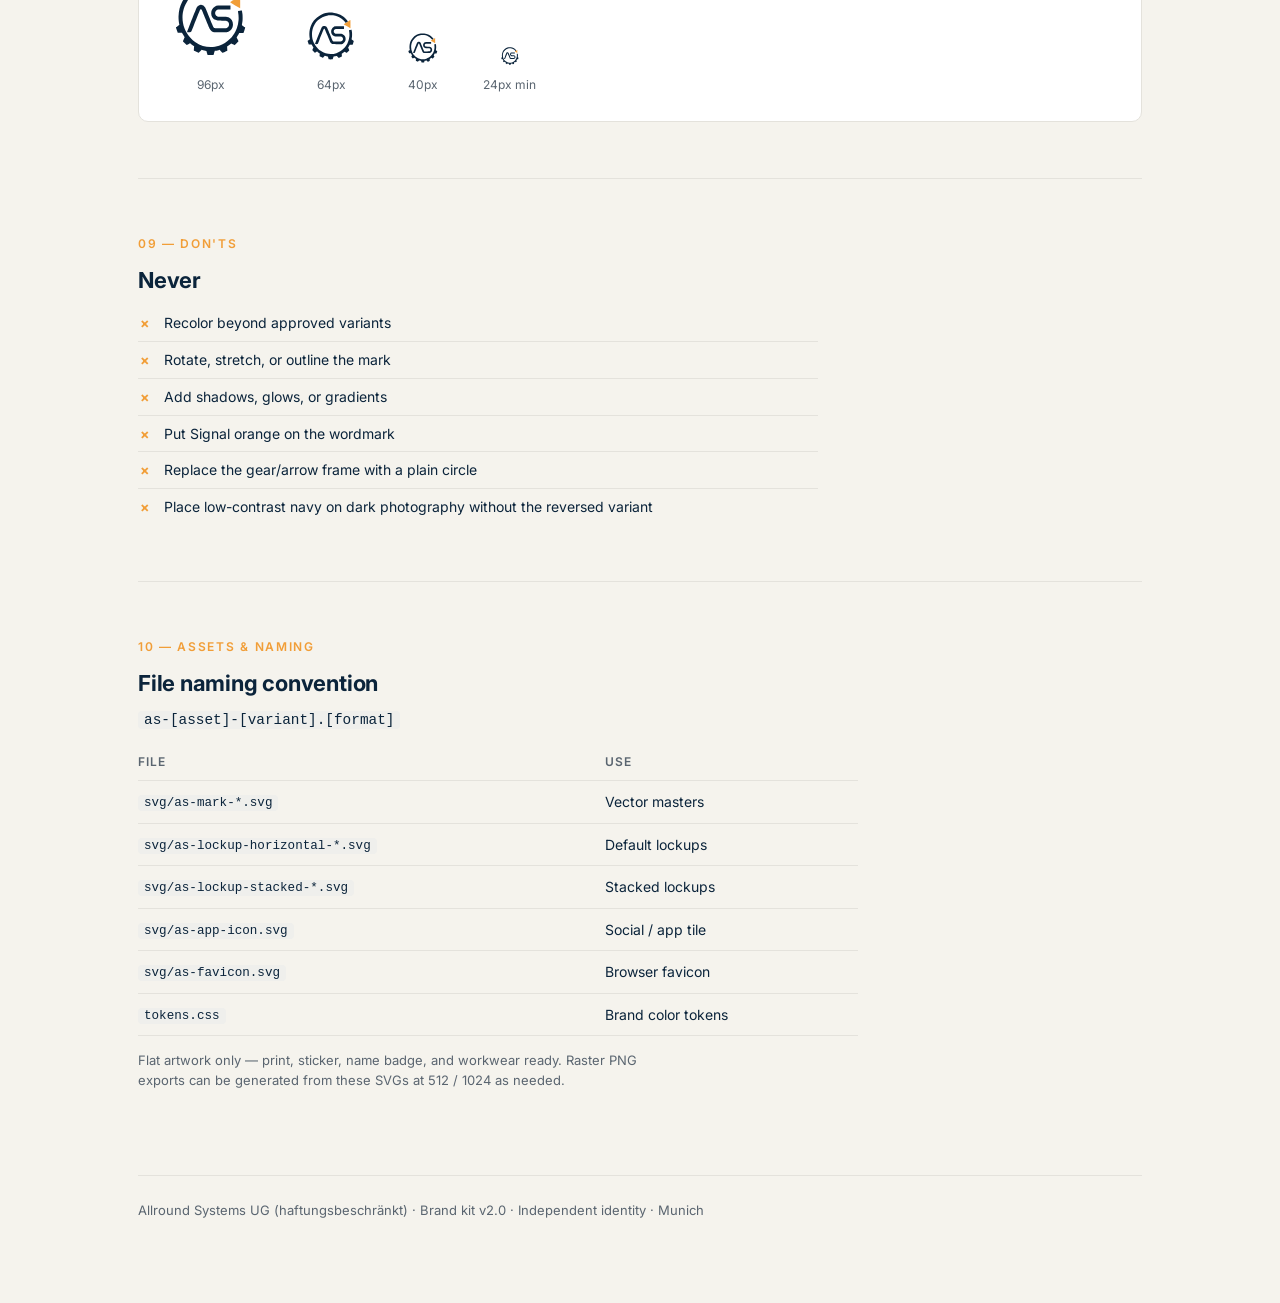
==== commit 67d7f048: "Restore clean UTF-8 index with SVG cache-bust ?v=21." ====
--- a/index.html
+++ b/index.html
@@ -1,9 +1,9 @@
-﻿<!DOCTYPE html>
+<!DOCTYPE html>
 <html lang="en">
 <head>
   <meta charset="utf-8" />
   <meta name="viewport" content="width=device-width, initial-scale=1" />
-  <title>Allround Systems â€” Brand Identity Guidelines</title>
+  <title>Allround Systems — Brand Identity Guidelines</title>
   <link rel="icon" href="svg/as-favicon.svg?v=21" type="image/svg+xml" />
   <link rel="preconnect" href="https://fonts.googleapis.com" />
   <link rel="preconnect" href="https://fonts.gstatic.com" crossorigin />
@@ -113,16 +113,16 @@
 <body>
   <div class="container">
     <header class="hero">
-      <p class="kicker" style="color:var(--slate)">Brand Identity Guidelines Â· v2.1 Â· November 2026</p>
+      <p class="kicker" style="color:var(--slate)">Brand Identity Guidelines · v2.1 · November 2026</p>
       <div class="hero-row">
         <div class="hero-copy">
           <h1>Allround Systems</h1>
           <p style="margin-top:18px;font-size:1.15rem;max-width:36ch">
-            Gear + 360Â° motion. One partner. Every system.
+            Gear + 360° motion. One partner. Every system.
           </p>
           <p style="margin-top:14px">
-            Masters are a <strong>pixel-faithful trace</strong> of the approved final logo â€”
-            continuous <strong>AS</strong> monogram, gear teeth, 360Â° arrow. Signal orange on the tip only.
+            Masters are a <strong>pixel-faithful trace</strong> of the approved final logo —
+            continuous <strong>AS</strong> monogram, gear teeth, 360° arrow. Signal orange on the tip only.
           </p>
           <div class="download-row" style="margin-top:16px">
             <a class="download accent" href="svg/as-mark-color.svg?v=21" download>Mark SVG</a>
@@ -135,25 +135,25 @@
     </header>
 
     <section class="section">
-      <div class="kicker">01 â€” Brand idea</div>
+      <div class="kicker">01 — Brand idea</div>
       <h2>All-round systems, one identity</h2>
       <p>
-        Allround Systems is a Munich multi-service partner â€” events, cleaning, handyman work, transport,
+        Allround Systems is a Munich multi-service partner — events, cleaning, handyman work, transport,
         consulting, and more. The mark reads as practical engineering: systems that turn, connect, and keep moving.
       </p>
       <p>
-        <strong>Signal orange is accent only</strong> â€” the arrow tip. The wordmark is always a single ink (Navy or Paper).
+        <strong>Signal orange is accent only</strong> — the arrow tip. The wordmark is always a single ink (Navy or Paper).
         Two colors maximum on any approved lockup.
       </p>
     </section>
 
     <section class="section">
-      <div class="kicker">02 â€” Construction</div>
+      <div class="kicker">02 — Construction</div>
       <h2>Mark anatomy</h2>
       <p>
         Source of truth: <code>variants/_source-final-logo.png</code> (approved final artwork).
         Mark viewBox <code>0 0 100 100</code>. Rebuild with
-        <code>python brand/trace_final_logo.py</code> â€” high-fidelity potrace, not a redraw.
+        <code>python brand/trace_final_logo.py</code> — high-fidelity potrace, not a redraw.
       </p>
       <div class="grid grid-2" style="margin-top:18px">
         <div class="tile">
@@ -174,21 +174,21 @@
         </div>
       </div>
       <ul class="rules do" style="margin-top:18px">
-        <li>Outer frame = gear (bottom) + continuous arc ending in a 360Â° arrow</li>
+        <li>Outer frame = gear (bottom) + continuous arc ending in a 360° arrow</li>
         <li>Arrow tip is always Signal orange on color / reversed / app-icon variants</li>
         <li>AS monogram stays navy (or paper/white on dark); never orange</li>
-        <li>Do not redraw â€” always regenerate from the approved source PNG</li>
+        <li>Do not redraw — always regenerate from the approved source PNG</li>
       </ul>
     </section>
 
     <section class="section">
-      <div class="kicker">03 â€” Color variants</div>
+      <div class="kicker">03 — Color variants</div>
       <h2>Approved variants</h2>
       <div class="grid grid-2" style="margin-top:18px">
         <div class="tile">
           <div class="tile-stage bg-paper"><img class="mark" src="svg/as-mark-color.svg?v=21" alt="" /></div>
           <div class="tile-meta">
-            <h3>Color â€” primary</h3>
+            <h3>Color — primary</h3>
             <p>Navy + Signal tip on light surfaces</p>
             <div class="download-row"><a class="download" href="svg/as-mark-color.svg?v=21" download>SVG</a></div>
           </div>
@@ -205,7 +205,7 @@
           <div class="tile-stage bg-navy"><img class="mark" src="svg/as-mark-reversed.svg?v=21" alt="" /></div>
           <div class="tile-meta">
             <h3>Reversed</h3>
-            <p>Dark UI, night OOH â€” Paper + Signal tip</p>
+            <p>Dark UI, night OOH — Paper + Signal tip</p>
             <div class="download-row"><a class="download" href="svg/as-mark-reversed.svg?v=21" download>SVG</a></div>
           </div>
         </div>
@@ -225,13 +225,13 @@
     </section>
 
     <section class="section">
-      <div class="kicker">04 â€” Social &amp; app</div>
+      <div class="kicker">04 — Social &amp; app</div>
       <h2>Ready for profiles</h2>
       <div class="grid grid-3" style="margin-top:18px">
         <div class="tile">
           <div class="tile-stage bg-paper"><img class="mark" src="svg/as-app-icon.svg?v=21" alt="" style="border-radius:22px" /></div>
           <div class="tile-meta">
-            <h3>App icon â€” recommended</h3>
+            <h3>App icon — recommended</h3>
             <p>Navy tile, reversed mark</p>
             <div class="download-row"><a class="download accent" href="svg/as-app-icon.svg?v=21" download>SVG</a></div>
           </div>
@@ -239,7 +239,7 @@
         <div class="tile">
           <div class="tile-stage bg-paper"><img class="mark" src="svg/as-mark-color.svg?v=21" alt="" /></div>
           <div class="tile-meta">
-            <h3>Profile â€” light</h3>
+            <h3>Profile — light</h3>
             <p>Paper + color mark</p>
             <div class="download-row"><a class="download" href="svg/as-mark-color.svg?v=21" download>SVG</a></div>
           </div>
@@ -247,7 +247,7 @@
         <div class="tile">
           <div class="tile-stage bg-navy"><img class="mark" src="svg/as-mark-reversed.svg?v=21" alt="" /></div>
           <div class="tile-meta">
-            <h3>Profile â€” dark</h3>
+            <h3>Profile — dark</h3>
             <p>Navy + reversed mark</p>
             <div class="download-row"><a class="download" href="svg/as-mark-reversed.svg?v=21" download>SVG</a></div>
           </div>
@@ -256,13 +256,13 @@
     </section>
 
     <section class="section">
-      <div class="kicker">05 â€” Lockups</div>
+      <div class="kicker">05 — Lockups</div>
       <h2>Symbol, horizontal, stacked</h2>
       <div class="grid grid-2" style="margin-top:18px">
         <div class="tile">
           <div class="tile-stage bg-paper"><img class="lockup-h" src="svg/as-lockup-horizontal-light.svg?v=21" alt="" /></div>
           <div class="tile-meta">
-            <h3>Horizontal â€” default</h3>
+            <h3>Horizontal — default</h3>
             <p>Websites, documents, email signatures, name badges</p>
             <div class="download-row">
               <a class="download" href="svg/as-lockup-horizontal-light.svg?v=21" download>SVG light</a>
@@ -273,7 +273,7 @@
         <div class="tile">
           <div class="tile-stage bg-paper"><img class="lockup-s" src="svg/as-lockup-stacked-traced.svg?v=21" alt="" /></div>
           <div class="tile-meta">
-            <h3>Stacked â€” traced (primary)</h3>
+            <h3>Stacked — traced (primary)</h3>
             <p>Exact wordmark + mark from approved artwork</p>
             <div class="download-row">
               <a class="download accent" href="svg/as-lockup-stacked-traced.svg?v=21" download>SVG</a>
@@ -295,7 +295,7 @@
         <div class="tile">
           <div class="tile-stage bg-navy"><img class="lockup-h" src="svg/as-lockup-horizontal-dark.svg?v=21" alt="" /></div>
           <div class="tile-meta">
-            <h3>Horizontal â€” reversed</h3>
+            <h3>Horizontal — reversed</h3>
             <p>Dark UI chrome, night slides</p>
             <div class="download-row"><a class="download" href="svg/as-lockup-horizontal-dark.svg?v=21" download>SVG</a></div>
           </div>
@@ -308,62 +308,62 @@
     </section>
 
     <section class="section">
-      <div class="kicker">06 â€” Typography</div>
+      <div class="kicker">06 — Typography</div>
       <h2>Geometric grotesk</h2>
       <p>
         Wordmark: <strong>Montserrat</strong> Bold (or Inter Bold), all caps, tracking ~0.18em, two lines
-        <em>ALLROUND</em> / <em>SYSTEMS</em>. Product UI uses Inter 400â€“700.
+        <em>ALLROUND</em> / <em>SYSTEMS</em>. Product UI uses Inter 400–700.
       </p>
       <div class="tile" style="margin-top:14px">
         <div class="tile-stage bg-paper" style="justify-content:flex-start;padding:32px">
           <div class="wordmark-sample">ALLROUND<br />SYSTEMS</div>
         </div>
-        <div class="tile-meta"><h3>Wordmark</h3><p>Montserrat 700 Â· tracking +18%</p></div>
-      </div>
-    </section>
-
-    <section class="section">
-      <div class="kicker">07 â€” Color</div>
+        <div class="tile-meta"><h3>Wordmark</h3><p>Montserrat 700 · tracking +18%</p></div>
+      </div>
+    </section>
+
+    <section class="section">
+      <div class="kicker">07 — Color</div>
       <h2>Navy structure, Paper space, Signal attention</h2>
       <p>Composition target: ~60% Navy / 30% Paper / 10% Signal. Signal is never used for running text.</p>
       <div class="grid grid-3" style="margin-top:18px">
         <div class="swatch">
           <div class="swatch-chip" style="background:var(--navy)"></div>
           <h3>Navy</h3>
-          <p>#0B243B Â· structure, text, mark Â· 60%</p>
+          <p>#0B243B · structure, text, mark · 60%</p>
         </div>
         <div class="swatch">
           <div class="swatch-chip" style="background:var(--paper)"></div>
           <h3>Paper</h3>
-          <p>#F5F3ED Â· light surfaces Â· 30%</p>
+          <p>#F5F3ED · light surfaces · 30%</p>
         </div>
         <div class="swatch">
           <div class="swatch-chip" style="background:var(--orange)"></div>
           <h3>Signal</h3>
-          <p>#F19E38 Â· arrow tip accent only Â· 10%</p>
+          <p>#F19E38 · arrow tip accent only · 10%</p>
         </div>
       </div>
       <div class="grid grid-3" style="margin-top:18px">
         <div class="swatch">
           <div class="swatch-chip" style="background:var(--slate)"></div>
           <h3>Slate</h3>
-          <p>#5A6570 Â· secondary text</p>
+          <p>#5A6570 · secondary text</p>
         </div>
         <div class="swatch">
           <div class="swatch-chip" style="background:var(--mist)"></div>
           <h3>Mist</h3>
-          <p>#C8CDD2 Â· hairlines, disabled</p>
+          <p>#C8CDD2 · hairlines, disabled</p>
         </div>
         <div class="swatch">
           <div class="swatch-chip" style="background:var(--night)"></div>
           <h3>Night</h3>
-          <p>#071521 Â· dark-mode surface</p>
-        </div>
-      </div>
-    </section>
-
-    <section class="section">
-      <div class="kicker">08 â€” Clear space &amp; scale</div>
+          <p>#071521 · dark-mode surface</p>
+        </div>
+      </div>
+    </section>
+
+    <section class="section">
+      <div class="kicker">08 — Clear space &amp; scale</div>
       <h2>One stroke of air, always</h2>
       <p>Clear space equals one monogram stroke width on all sides. Keep the mark upright.</p>
       <div class="scale-strip" style="margin-top:16px">
@@ -375,7 +375,7 @@
     </section>
 
     <section class="section">
-      <div class="kicker">09 â€” Don'ts</div>
+      <div class="kicker">09 — Don'ts</div>
       <h2>Never</h2>
       <ul class="rules dont">
         <li>Recolor beyond approved variants</li>
@@ -388,7 +388,7 @@
     </section>
 
     <section class="section">
-      <div class="kicker">10 â€” Assets &amp; naming</div>
+      <div class="kicker">10 — Assets &amp; naming</div>
       <h2>File naming convention</h2>
       <p><code>as-[asset]-[variant].[format]</code></p>
       <table>
@@ -403,12 +403,12 @@
         </tbody>
       </table>
       <p class="small muted" style="margin-top:14px">
-        Flat artwork only â€” print, sticker, name badge, and workwear ready. Raster PNG exports can be generated from these SVGs at 512 / 1024 as needed.
+        Flat artwork only — print, sticker, name badge, and workwear ready. Raster PNG exports can be generated from these SVGs at 512 / 1024 as needed.
       </p>
     </section>
 
     <footer class="kit-foot">
-      Allround Systems UG (haftungsbeschrÃ¤nkt) Â· Brand kit v2.0 Â· Independent identity Â· Munich
+      Allround Systems UG (haftungsbeschränkt) · Brand kit v2.0 · Independent identity · Munich
     </footer>
   </div>
 </body>
